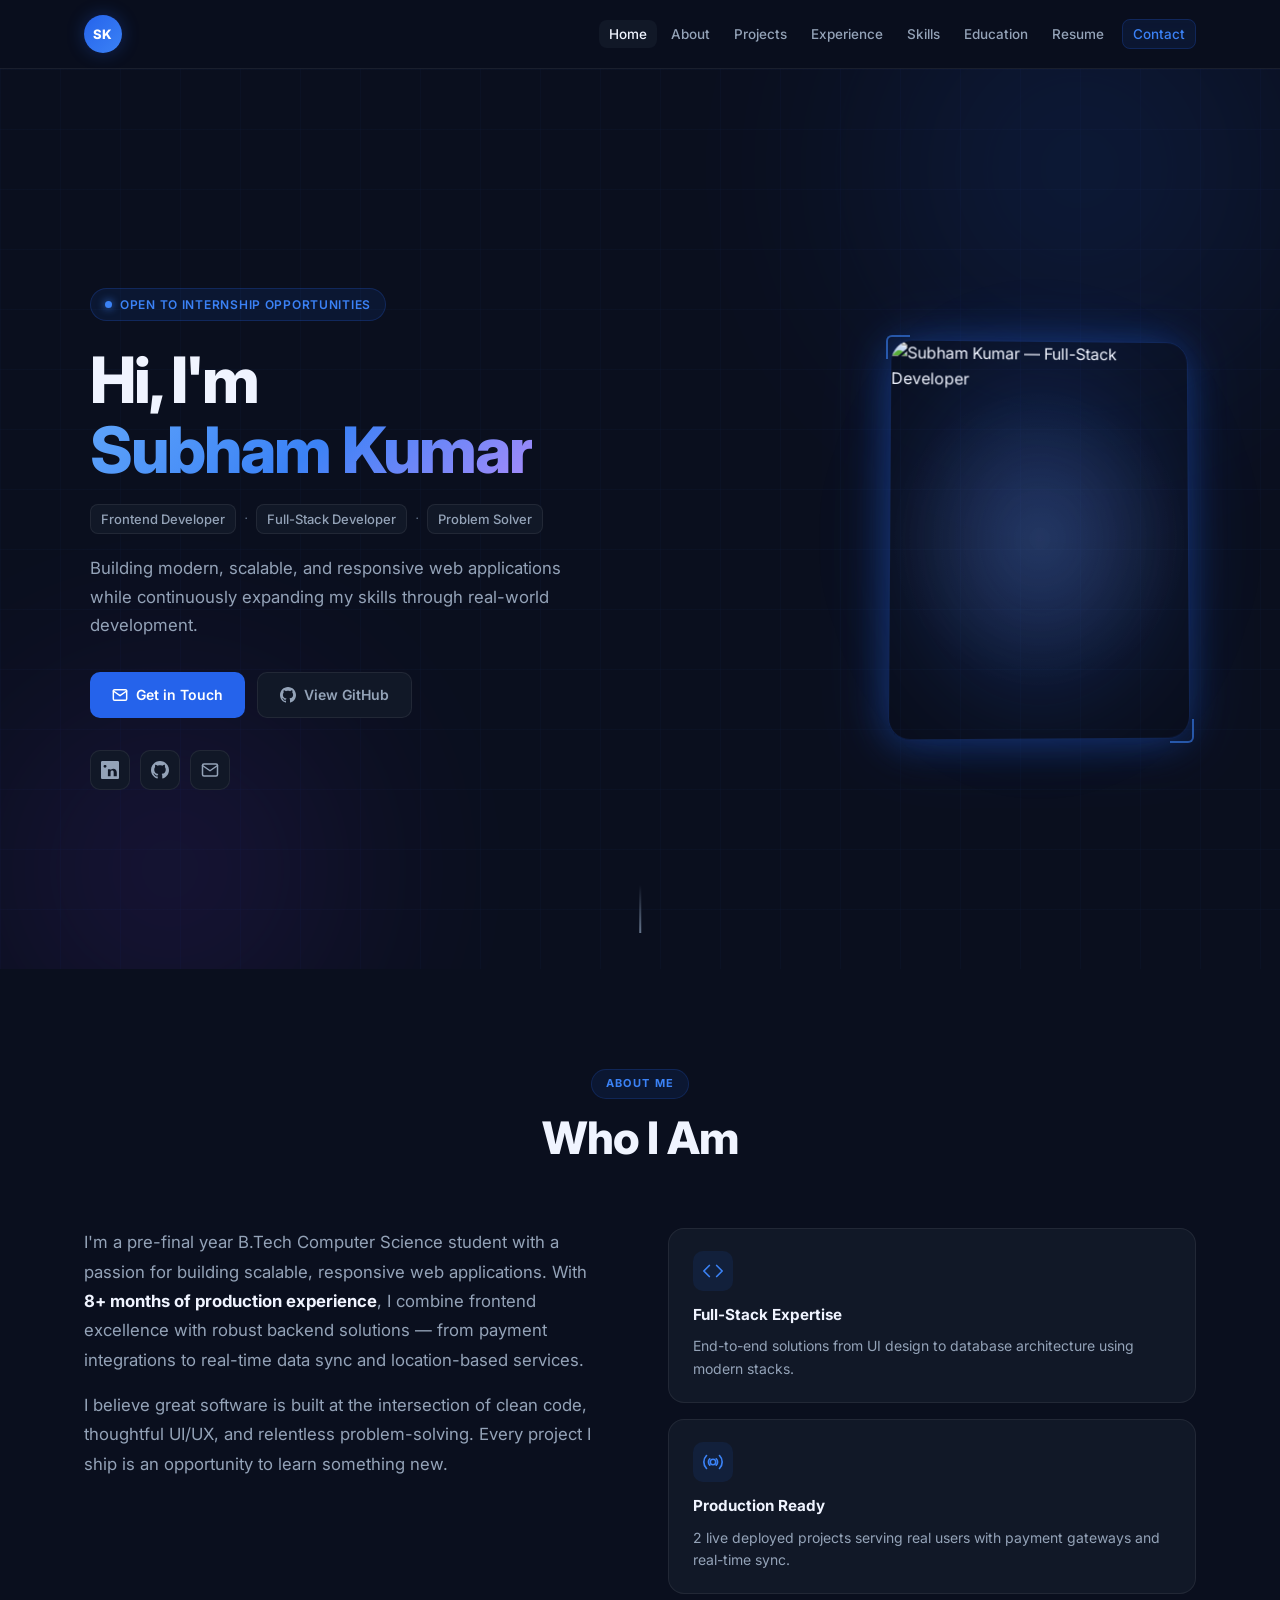
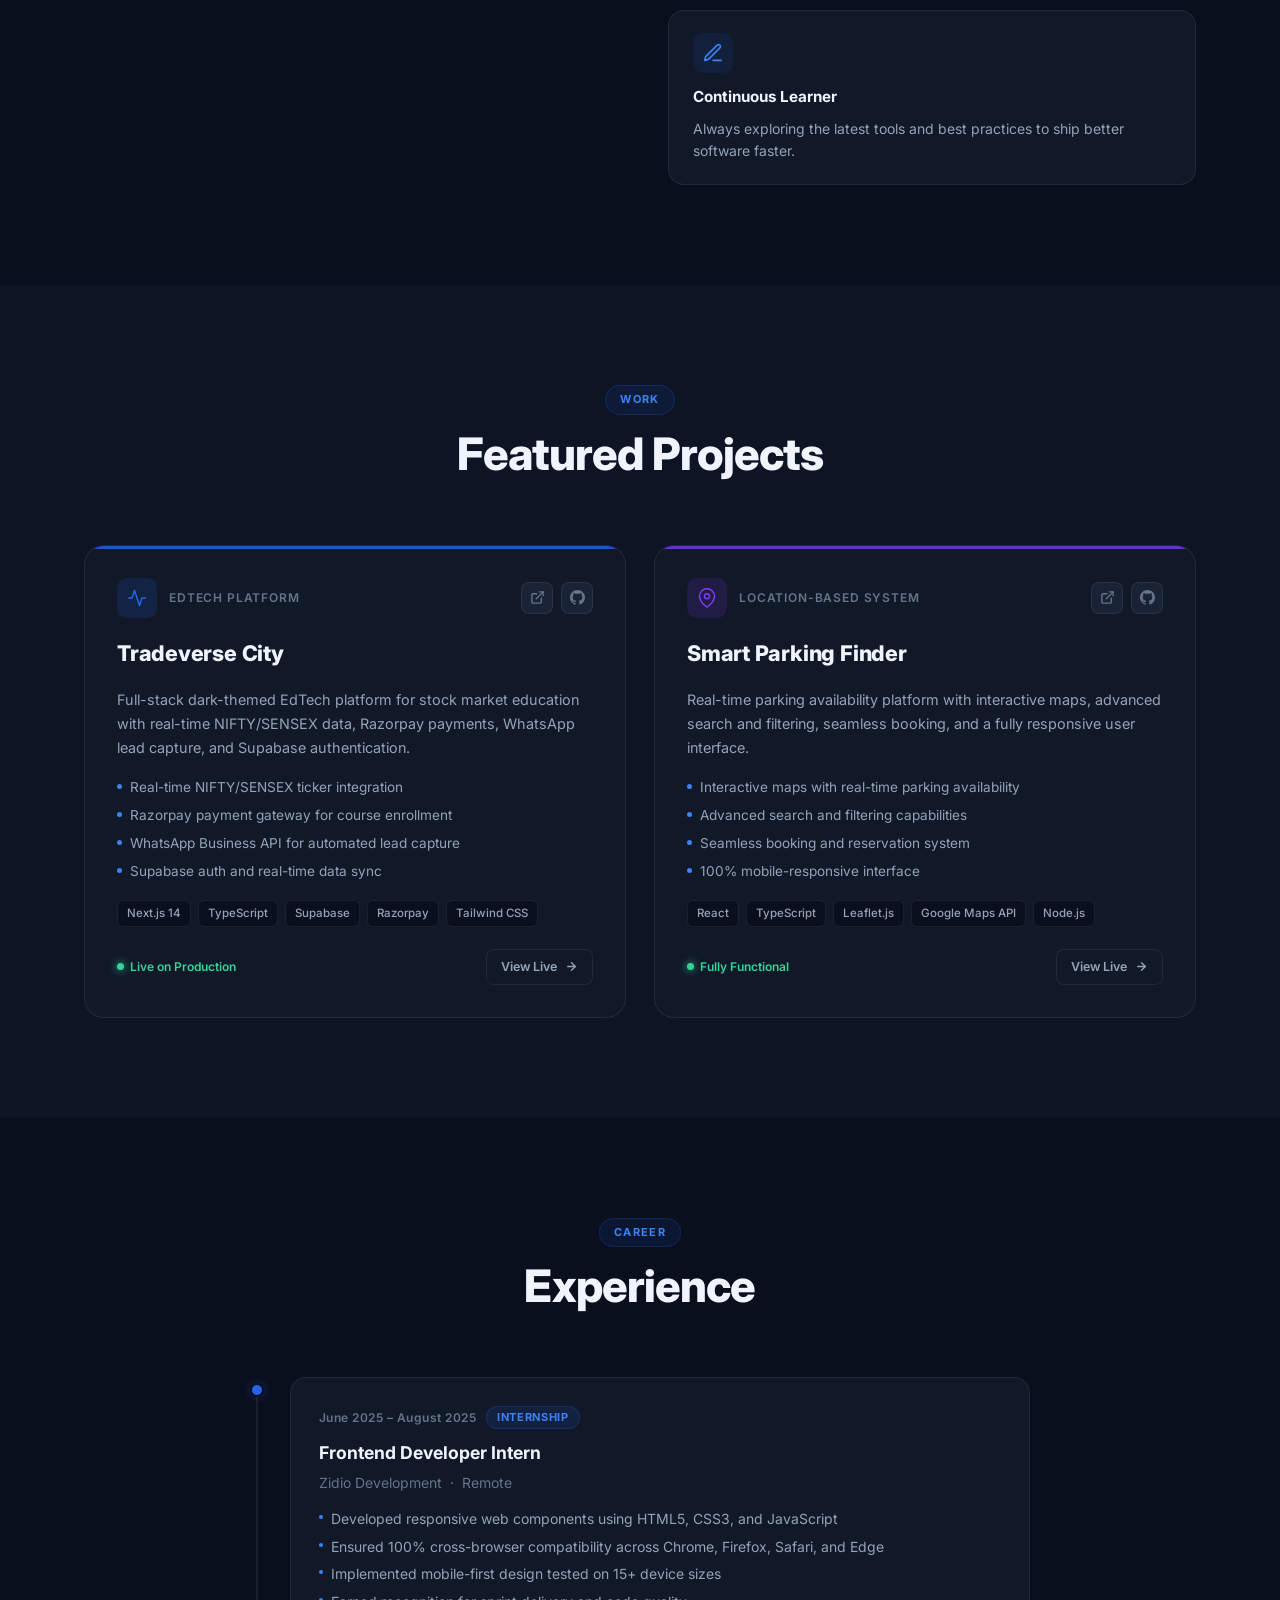
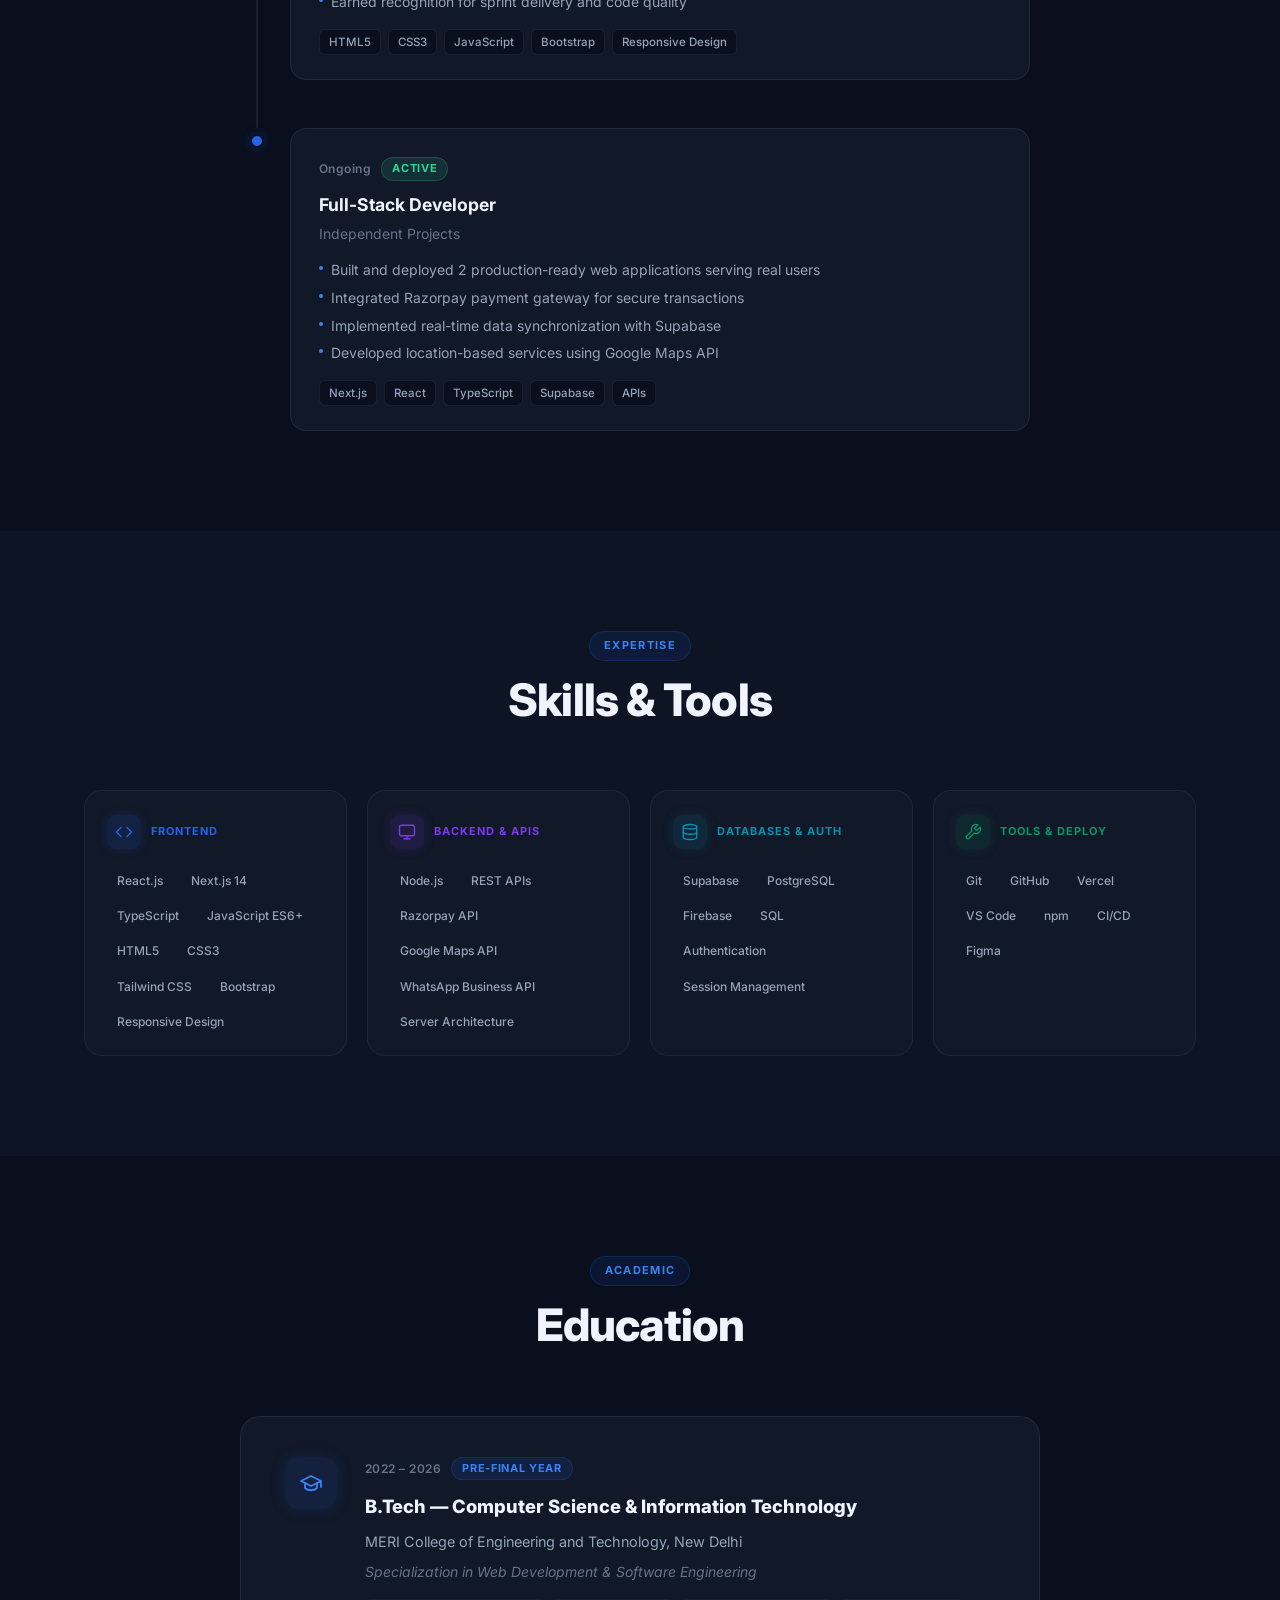
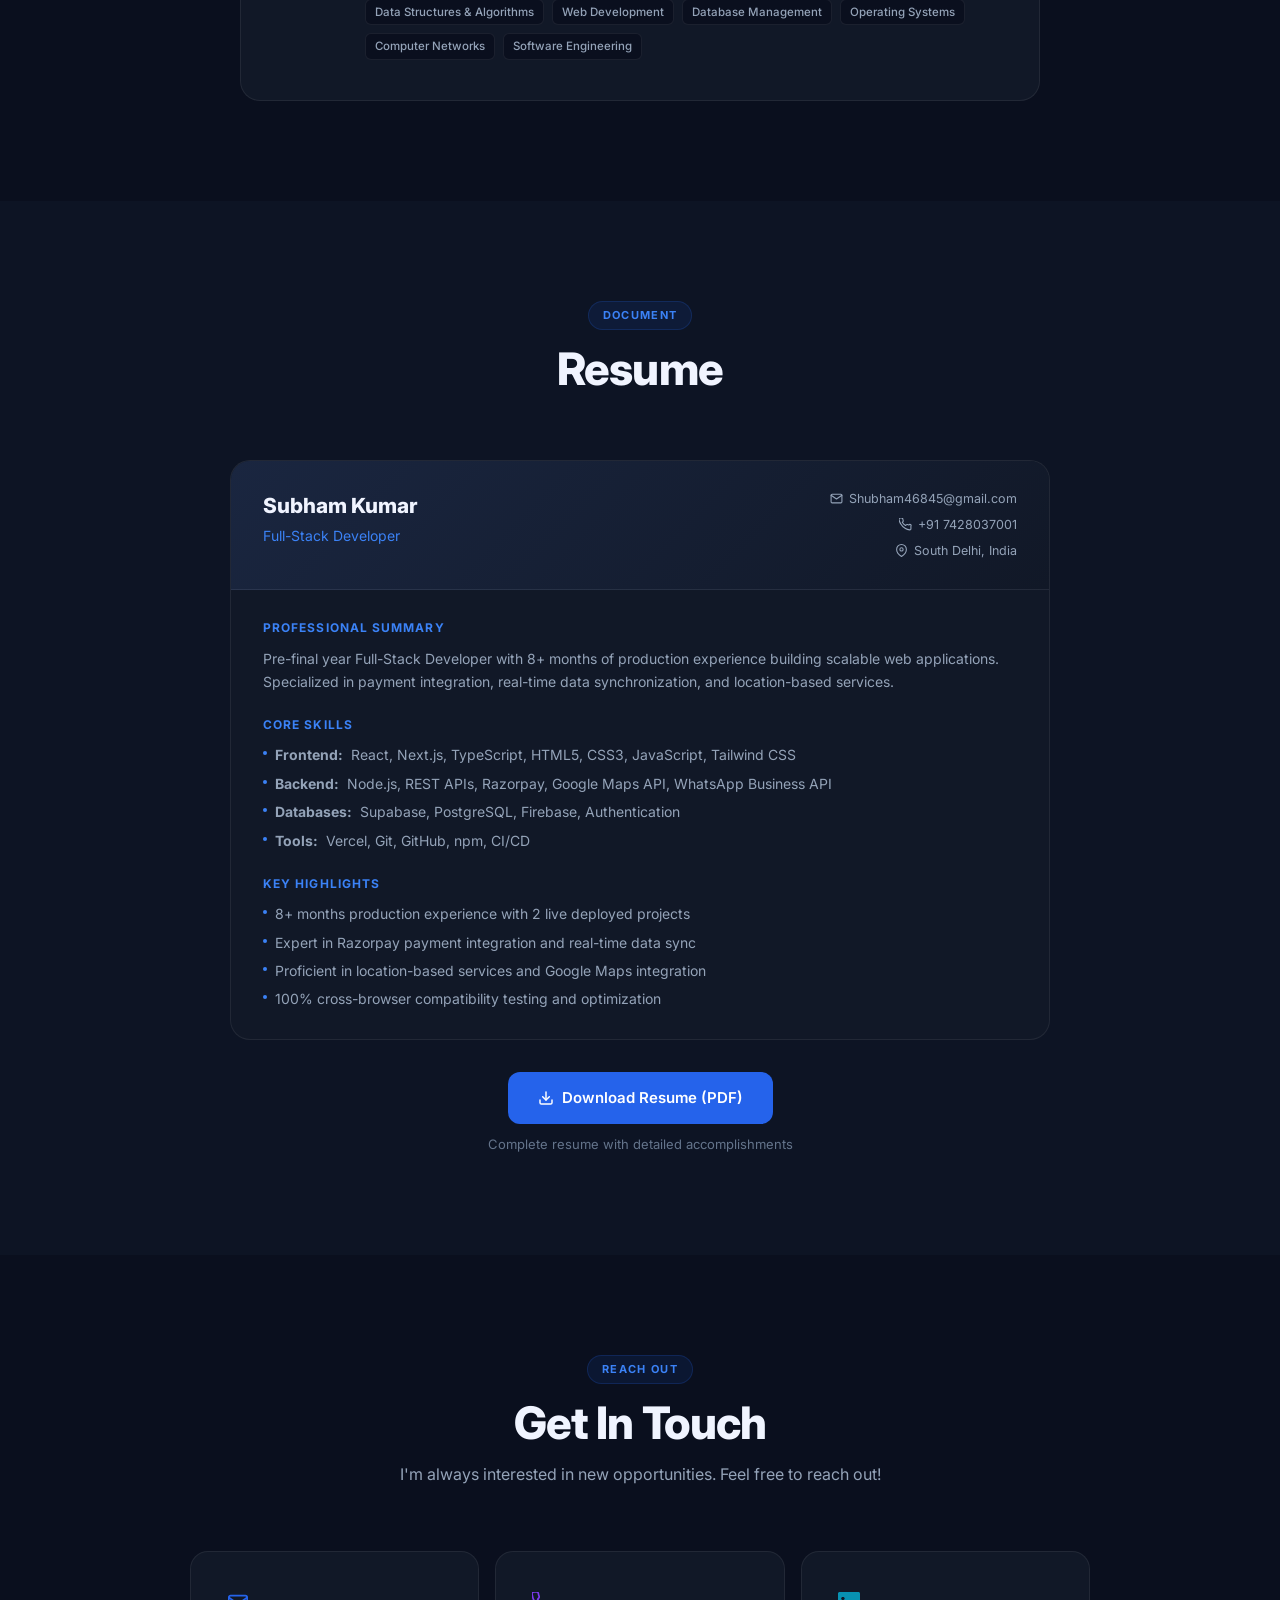
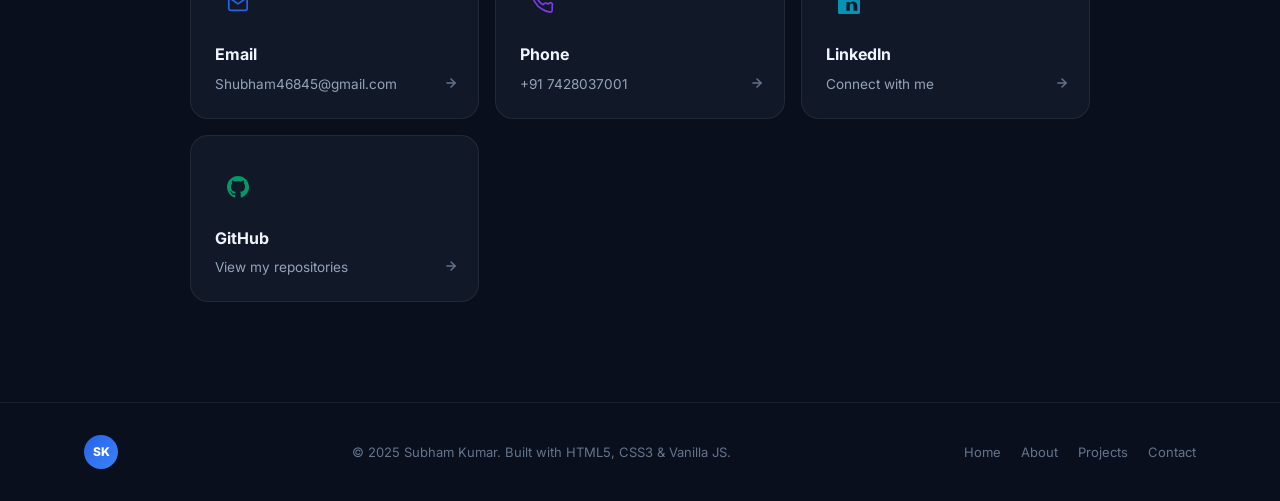
==== public/index.html @ 29cbc17f "feat: simplify layout and remove complex tilt effect from page component" ====
<!DOCTYPE html>
<html lang="en">
<head>
  <meta charset="UTF-8">
  <meta name="viewport" content="width=device-width, initial-scale=1.0">
  <meta name="description" content="Subham Kumar — Frontend & Full-Stack Developer. Building modern, scalable, responsive web applications.">
  <meta name="theme-color" content="#0a0f1e">
  <title>Subham Kumar | Full-Stack Developer</title>
  <link rel="preconnect" href="https://fonts.googleapis.com">
  <link rel="preconnect" href="https://fonts.gstatic.com" crossorigin>
  <link href="https://fonts.googleapis.com/css2?family=Inter:wght@300;400;500;600;700;800&family=JetBrains+Mono:wght@400;500&display=swap" rel="stylesheet">
  <link rel="stylesheet" href="styles.css">
</head>
<body>

  <!-- ── NAVBAR ── -->
  <nav class="navbar" id="navbar">
    <div class="nav-inner">
      <a href="#home" class="nav-logo" aria-label="Home">
        <span class="logo-ring">SK</span>
      </a>

      <button class="hamburger" id="hamburger" aria-label="Toggle menu" aria-expanded="false">
        <span></span><span></span><span></span>
      </button>

      <ul class="nav-menu" id="navMenu" role="list">
        <li><a href="#home"       class="nav-link" data-section="home">Home</a></li>
        <li><a href="#about"      class="nav-link" data-section="about">About</a></li>
        <li><a href="#projects"   class="nav-link" data-section="projects">Projects</a></li>
        <li><a href="#experience" class="nav-link" data-section="experience">Experience</a></li>
        <li><a href="#skills"     class="nav-link" data-section="skills">Skills</a></li>
        <li><a href="#education"  class="nav-link" data-section="education">Education</a></li>
        <li><a href="#resume"     class="nav-link" data-section="resume">Resume</a></li>
        <li><a href="#contact"    class="nav-link contact-nav" data-section="contact">Contact</a></li>
      </ul>
    </div>
  </nav>

  <!-- ── HERO ── -->
  <section id="home" class="hero">
    <!-- background noise texture -->
    <div class="hero-bg" aria-hidden="true">
      <div class="hero-blob blob-1"></div>
      <div class="hero-blob blob-2"></div>
      <div class="hero-grid"></div>
    </div>

    <div class="hero-inner">
      <!-- text column -->
      <div class="hero-text reveal-left">
        <span class="hero-badge">
          <span class="badge-dot"></span>
          Open to Internship Opportunities
        </span>

        <h1 class="hero-title">
          Hi, I'm<br>
          <span class="hero-name">Subham Kumar</span>
        </h1>

        <p class="hero-roles">
          <span class="role-chip">Frontend Developer</span>
          <span class="role-sep">·</span>
          <span class="role-chip">Full-Stack Developer</span>
          <span class="role-sep">·</span>
          <span class="role-chip">Problem Solver</span>
        </p>

        <p class="hero-desc">
          Building modern, scalable, and responsive web applications while
          continuously expanding my skills through real-world development.
        </p>

        <div class="hero-cta">
          <a href="#contact" class="btn btn-primary">
            <svg width="16" height="16" viewBox="0 0 24 24" fill="none" stroke="currentColor" stroke-width="2.2" stroke-linecap="round" stroke-linejoin="round" aria-hidden="true"><path d="M4 4h16c1.1 0 2 .9 2 2v12c0 1.1-.9 2-2 2H4c-1.1 0-2-.9-2-2V6c0-1.1.9-2 2-2z"/><polyline points="22,6 12,13 2,6"/></svg>
            Get in Touch
          </a>
          <a href="https://github.com/shubham03kumar18-coder" target="_blank" rel="noopener noreferrer" class="btn btn-ghost">
            <svg width="16" height="16" viewBox="0 0 24 24" fill="currentColor" aria-hidden="true"><path d="M12 0c-6.626 0-12 5.373-12 12 0 5.302 3.438 9.8 8.207 11.387.599.111.793-.261.793-.577v-2.234c-3.338.726-4.033-1.416-4.033-1.416-.546-1.387-1.333-1.756-1.333-1.756-1.089-.745.083-.729.083-.729 1.205.084 1.839 1.237 1.839 1.237 1.07 1.834 2.807 1.304 3.492.997.107-.775.418-1.305.762-1.604-2.665-.305-5.467-1.334-5.467-5.931 0-1.311.469-2.381 1.236-3.221-.124-.303-.535-1.524.117-3.176 0 0 1.008-.322 3.301 1.23.957-.266 1.983-.399 3.003-.404 1.02.005 2.047.138 3.006.404 2.291-1.552 3.297-1.23 3.297-1.23.653 1.653.242 2.874.118 3.176.77.84 1.235 1.911 1.235 3.221 0 4.609-2.807 5.624-5.479 5.921.43.372.823 1.102.823 2.222v3.293c0 .319.192.694.801.576 4.765-1.589 8.199-6.086 8.199-11.386 0-6.627-5.373-12-12-12z"/></svg>
            View GitHub
          </a>
        </div>

        <div class="hero-socials">
          <a href="https://www.linkedin.com/in/subham-kumar-888a98362/" target="_blank" rel="noopener noreferrer" class="social-icon" aria-label="LinkedIn">
            <svg width="18" height="18" viewBox="0 0 24 24" fill="currentColor"><path d="M20.447 20.452h-3.554v-5.569c0-1.328-.475-2.236-1.986-2.236-1.081 0-1.722.722-2.004 1.418-.103.249-.129.597-.129.945v5.442h-3.554s.05-8.828 0-9.537h3.554v1.349c-.009.015-.021.029-.033.042h.033v-.042c.537-.827 1.496-2.007 3.644-2.007 2.661 0 4.649 1.737 4.649 5.475v4.72zM5.337 8.855c-1.144 0-1.915-.758-1.915-1.704 0-.955.77-1.704 1.956-1.704 1.187 0 1.915.749 1.948 1.704 0 .946-.761 1.704-1.989 1.704zm-1.66 11.597h3.321V9.915H3.677v9.537zM22.224 0H1.771C.792 0 0 .774 0 1.729v20.542C0 23.227.792 24 1.771 24h20.451C23.2 24 24 23.227 24 22.271V1.729C24 .774 23.2 0 22.224 0z"/></svg>
          </a>
          <a href="https://github.com/shubham03kumar18-coder" target="_blank" rel="noopener noreferrer" class="social-icon" aria-label="GitHub">
            <svg width="18" height="18" viewBox="0 0 24 24" fill="currentColor"><path d="M12 0c-6.626 0-12 5.373-12 12 0 5.302 3.438 9.8 8.207 11.387.599.111.793-.261.793-.577v-2.234c-3.338.726-4.033-1.416-4.033-1.416-.546-1.387-1.333-1.756-1.333-1.756-1.089-.745.083-.729.083-.729 1.205.084 1.839 1.237 1.839 1.237 1.07 1.834 2.807 1.304 3.492.997.107-.775.418-1.305.762-1.604-2.665-.305-5.467-1.334-5.467-5.931 0-1.311.469-2.381 1.236-3.221-.124-.303-.535-1.524.117-3.176 0 0 1.008-.322 3.301 1.23.957-.266 1.983-.399 3.003-.404 1.02.005 2.047.138 3.006.404 2.291-1.552 3.297-1.23 3.297-1.23.653 1.653.242 2.874.118 3.176.77.84 1.235 1.911 1.235 3.221 0 4.609-2.807 5.624-5.479 5.921.43.372.823 1.102.823 2.222v3.293c0 .319.192.694.801.576 4.765-1.589 8.199-6.086 8.199-11.386 0-6.627-5.373-12-12-12z"/></svg>
          </a>
          <a href="mailto:Shubham46845@gmail.com" class="social-icon" aria-label="Email">
            <svg width="18" height="18" viewBox="0 0 24 24" fill="none" stroke="currentColor" stroke-width="2" stroke-linecap="round" stroke-linejoin="round"><path d="M4 4h16c1.1 0 2 .9 2 2v12c0 1.1-.9 2-2 2H4c-1.1 0-2-.9-2-2V6c0-1.1.9-2 2-2z"/><polyline points="22,6 12,13 2,6"/></svg>
          </a>
        </div>
      </div>

      <!-- portrait card -->
      <div class="hero-photo reveal-right">
        <div class="photo-glow" aria-hidden="true"></div>
        <div class="photo-card" id="photoCard">
          <img
            src="https://hebbkx1anhila5yf.public.blob.vercel-storage.com/WhatsApp%20Image%202026-07-10%20at%2019.32.36-LNvbyqXeJnnD4d35H6p33KHNUKUXCs.jpeg"
            alt="Subham Kumar — Full-Stack Developer"
            class="photo-img"
            draggable="false"
          >
          <div class="photo-sheen" aria-hidden="true"></div>
        </div>
        <!-- decorative corner accents -->
        <div class="corner corner-tl" aria-hidden="true"></div>
        <div class="corner corner-br" aria-hidden="true"></div>
      </div>
    </div>

    <!-- scroll hint -->
    <a href="#about" class="scroll-hint" aria-label="Scroll to About section">
      <span class="scroll-line"></span>
    </a>
  </section>

  <!-- ── ABOUT ── -->
  <section id="about" class="section about">
    <div class="container">
      <div class="section-header">
        <span class="section-label">About Me</span>
        <h2 class="section-title">Who I Am</h2>
      </div>

      <div class="about-grid">
        <div class="about-text reveal">
          <p>
            I'm a pre-final year B.Tech Computer Science student with a passion for building scalable,
            responsive web applications. With <strong>8+ months of production experience</strong>, I combine
            frontend excellence with robust backend solutions — from payment integrations to real-time
            data sync and location-based services.
          </p>
          <p>
            I believe great software is built at the intersection of clean code, thoughtful UI/UX, and
            relentless problem-solving. Every project I ship is an opportunity to learn something new.
          </p>
        </div>

        <div class="about-cards">
          <div class="about-card reveal">
            <div class="about-card-icon">
              <svg width="22" height="22" viewBox="0 0 24 24" fill="none" stroke="currentColor" stroke-width="1.8" stroke-linecap="round" stroke-linejoin="round" aria-hidden="true"><polyline points="16 18 22 12 16 6"/><polyline points="8 6 2 12 8 18"/></svg>
            </div>
            <h3>Full-Stack Expertise</h3>
            <p>End-to-end solutions from UI design to database architecture using modern stacks.</p>
          </div>
          <div class="about-card reveal">
            <div class="about-card-icon">
              <svg width="22" height="22" viewBox="0 0 24 24" fill="none" stroke="currentColor" stroke-width="1.8" stroke-linecap="round" stroke-linejoin="round" aria-hidden="true"><circle cx="12" cy="12" r="3"/><path d="M19.07 4.93a10 10 0 010 14.14M4.93 4.93a10 10 0 000 14.14"/><path d="M15.54 8.46a5 5 0 010 7.07M8.46 8.46a5 5 0 000 7.07"/></svg>
            </div>
            <h3>Production Ready</h3>
            <p>2 live deployed projects serving real users with payment gateways and real-time sync.</p>
          </div>
          <div class="about-card reveal">
            <div class="about-card-icon">
              <svg width="22" height="22" viewBox="0 0 24 24" fill="none" stroke="currentColor" stroke-width="1.8" stroke-linecap="round" stroke-linejoin="round" aria-hidden="true"><path d="M12 20h9"/><path d="M16.5 3.5a2.121 2.121 0 013 3L7 19l-4 1 1-4L16.5 3.5z"/></svg>
            </div>
            <h3>Continuous Learner</h3>
            <p>Always exploring the latest tools and best practices to ship better software faster.</p>
          </div>
        </div>
      </div>
    </div>
  </section>

  <!-- ── PROJECTS ── -->
  <section id="projects" class="section projects">
    <div class="container">
      <div class="section-header">
        <span class="section-label">Work</span>
        <h2 class="section-title">Featured Projects</h2>
      </div>

      <div class="projects-grid">

        <!-- Project 1 -->
        <article class="project-card reveal">
          <div class="project-accent" style="--accent:#2563eb"></div>
          <div class="project-top">
            <div class="project-icon" style="--accent:#2563eb">
              <svg width="20" height="20" viewBox="0 0 24 24" fill="none" stroke="currentColor" stroke-width="1.8" stroke-linecap="round" stroke-linejoin="round" aria-hidden="true"><path d="M22 12h-4l-3 9L9 3l-3 9H2"/></svg>
            </div>
            <span class="project-type">EdTech Platform</span>
            <div class="project-ext-links">
              <a href="https://tradeverse-website-enhancement5.vercel.app/" target="_blank" rel="noopener noreferrer" class="icon-link" aria-label="Live demo">
                <svg width="15" height="15" viewBox="0 0 24 24" fill="none" stroke="currentColor" stroke-width="2.2" stroke-linecap="round" stroke-linejoin="round"><path d="M18 13v6a2 2 0 01-2 2H5a2 2 0 01-2-2V8a2 2 0 012-2h6"/><polyline points="15 3 21 3 21 9"/><line x1="10" y1="14" x2="21" y2="3"/></svg>
              </a>
              <a href="https://github.com/shubham03kumar18-coder" target="_blank" rel="noopener noreferrer" class="icon-link" aria-label="Source code">
                <svg width="15" height="15" viewBox="0 0 24 24" fill="currentColor"><path d="M12 0c-6.626 0-12 5.373-12 12 0 5.302 3.438 9.8 8.207 11.387.599.111.793-.261.793-.577v-2.234c-3.338.726-4.033-1.416-4.033-1.416-.546-1.387-1.333-1.756-1.333-1.756-1.089-.745.083-.729.083-.729 1.205.084 1.839 1.237 1.839 1.237 1.07 1.834 2.807 1.304 3.492.997.107-.775.418-1.305.762-1.604-2.665-.305-5.467-1.334-5.467-5.931 0-1.311.469-2.381 1.236-3.221-.124-.303-.535-1.524.117-3.176 0 0 1.008-.322 3.301 1.23.957-.266 1.983-.399 3.003-.404 1.02.005 2.047.138 3.006.404 2.291-1.552 3.297-1.23 3.297-1.23.653 1.653.242 2.874.118 3.176.77.84 1.235 1.911 1.235 3.221 0 4.609-2.807 5.624-5.479 5.921.43.372.823 1.102.823 2.222v3.293c0 .319.192.694.801.576 4.765-1.589 8.199-6.086 8.199-11.386 0-6.627-5.373-12-12-12z"/></svg>
              </a>
            </div>
          </div>

          <h3 class="project-name">Tradeverse City</h3>
          <p class="project-summary">
            Full-stack dark-themed EdTech platform for stock market education with real-time NIFTY/SENSEX data, 
            Razorpay payments, WhatsApp lead capture, and Supabase authentication.
          </p>

          <ul class="project-highlights">
            <li>Real-time NIFTY/SENSEX ticker integration</li>
            <li>Razorpay payment gateway for course enrollment</li>
            <li>WhatsApp Business API for automated lead capture</li>
            <li>Supabase auth and real-time data sync</li>
          </ul>

          <div class="project-tags">
            <span>Next.js 14</span><span>TypeScript</span><span>Supabase</span><span>Razorpay</span><span>Tailwind CSS</span>
          </div>

          <div class="project-footer">
            <span class="project-status live">
              <span class="status-dot"></span> Live on Production
            </span>
            <a href="https://tradeverse-website-enhancement5.vercel.app/" target="_blank" rel="noopener noreferrer" class="btn btn-sm">
              View Live
              <svg width="13" height="13" viewBox="0 0 24 24" fill="none" stroke="currentColor" stroke-width="2.5" stroke-linecap="round" stroke-linejoin="round" aria-hidden="true"><line x1="5" y1="12" x2="19" y2="12"/><polyline points="12 5 19 12 12 19"/></svg>
            </a>
          </div>
        </article>

        <!-- Project 2 -->
        <article class="project-card reveal">
          <div class="project-accent" style="--accent:#7c3aed"></div>
          <div class="project-top">
            <div class="project-icon" style="--accent:#7c3aed">
              <svg width="20" height="20" viewBox="0 0 24 24" fill="none" stroke="currentColor" stroke-width="1.8" stroke-linecap="round" stroke-linejoin="round" aria-hidden="true"><path d="M21 10c0 7-9 13-9 13s-9-6-9-13a9 9 0 0118 0z"/><circle cx="12" cy="10" r="3"/></svg>
            </div>
            <span class="project-type">Location-Based System</span>
            <div class="project-ext-links">
              <a href="https://smart-parking-flame.vercel.app/" target="_blank" rel="noopener noreferrer" class="icon-link" aria-label="Live demo">
                <svg width="15" height="15" viewBox="0 0 24 24" fill="none" stroke="currentColor" stroke-width="2.2" stroke-linecap="round" stroke-linejoin="round"><path d="M18 13v6a2 2 0 01-2 2H5a2 2 0 01-2-2V8a2 2 0 012-2h6"/><polyline points="15 3 21 3 21 9"/><line x1="10" y1="14" x2="21" y2="3"/></svg>
              </a>
              <a href="https://github.com/shubham03kumar18-coder" target="_blank" rel="noopener noreferrer" class="icon-link" aria-label="Source code">
                <svg width="15" height="15" viewBox="0 0 24 24" fill="currentColor"><path d="M12 0c-6.626 0-12 5.373-12 12 0 5.302 3.438 9.8 8.207 11.387.599.111.793-.261.793-.577v-2.234c-3.338.726-4.033-1.416-4.033-1.416-.546-1.387-1.333-1.756-1.333-1.756-1.089-.745.083-.729.083-.729 1.205.084 1.839 1.237 1.839 1.237 1.07 1.834 2.807 1.304 3.492.997.107-.775.418-1.305.762-1.604-2.665-.305-5.467-1.334-5.467-5.931 0-1.311.469-2.381 1.236-3.221-.124-.303-.535-1.524.117-3.176 0 0 1.008-.322 3.301 1.23.957-.266 1.983-.399 3.003-.404 1.02.005 2.047.138 3.006.404 2.291-1.552 3.297-1.23 3.297-1.23.653 1.653.242 2.874.118 3.176.77.84 1.235 1.911 1.235 3.221 0 4.609-2.807 5.624-5.479 5.921.43.372.823 1.102.823 2.222v3.293c0 .319.192.694.801.576 4.765-1.589 8.199-6.086 8.199-11.386 0-6.627-5.373-12-12-12z"/></svg>
              </a>
            </div>
          </div>

          <h3 class="project-name">Smart Parking Finder</h3>
          <p class="project-summary">
            Real-time parking availability platform with interactive maps, advanced search and filtering,
            seamless booking, and a fully responsive user interface.
          </p>

          <ul class="project-highlights">
            <li>Interactive maps with real-time parking availability</li>
            <li>Advanced search and filtering capabilities</li>
            <li>Seamless booking and reservation system</li>
            <li>100% mobile-responsive interface</li>
          </ul>

          <div class="project-tags">
            <span>React</span><span>TypeScript</span><span>Leaflet.js</span><span>Google Maps API</span><span>Node.js</span>
          </div>

          <div class="project-footer">
            <span class="project-status live">
              <span class="status-dot"></span> Fully Functional
            </span>
            <a href="https://smart-parking-flame.vercel.app/" target="_blank" rel="noopener noreferrer" class="btn btn-sm">
              View Live
              <svg width="13" height="13" viewBox="0 0 24 24" fill="none" stroke="currentColor" stroke-width="2.5" stroke-linecap="round" stroke-linejoin="round" aria-hidden="true"><line x1="5" y1="12" x2="19" y2="12"/><polyline points="12 5 19 12 12 19"/></svg>
            </a>
          </div>
        </article>

      </div>
    </div>
  </section>

  <!-- ── EXPERIENCE ── -->
  <section id="experience" class="section experience">
    <div class="container">
      <div class="section-header">
        <span class="section-label">Career</span>
        <h2 class="section-title">Experience</h2>
      </div>

      <div class="timeline">

        <div class="timeline-item reveal">
          <div class="timeline-dot"></div>
          <div class="timeline-line"></div>
          <div class="timeline-card">
            <div class="timeline-meta">
              <span class="timeline-date">June 2025 – August 2025</span>
              <span class="timeline-badge">Internship</span>
            </div>
            <h3>Frontend Developer Intern</h3>
            <p class="timeline-company">Zidio Development &nbsp;·&nbsp; Remote</p>
            <ul class="timeline-list">
              <li>Developed responsive web components using HTML5, CSS3, and JavaScript</li>
              <li>Ensured 100% cross-browser compatibility across Chrome, Firefox, Safari, and Edge</li>
              <li>Implemented mobile-first design tested on 15+ device sizes</li>
              <li>Earned recognition for sprint delivery and code quality</li>
            </ul>
            <div class="tag-row">
              <span>HTML5</span><span>CSS3</span><span>JavaScript</span><span>Bootstrap</span><span>Responsive Design</span>
            </div>
          </div>
        </div>

        <div class="timeline-item reveal">
          <div class="timeline-dot"></div>
          <div class="timeline-card">
            <div class="timeline-meta">
              <span class="timeline-date">Ongoing</span>
              <span class="timeline-badge active">Active</span>
            </div>
            <h3>Full-Stack Developer</h3>
            <p class="timeline-company">Independent Projects</p>
            <ul class="timeline-list">
              <li>Built and deployed 2 production-ready web applications serving real users</li>
              <li>Integrated Razorpay payment gateway for secure transactions</li>
              <li>Implemented real-time data synchronization with Supabase</li>
              <li>Developed location-based services using Google Maps API</li>
            </ul>
            <div class="tag-row">
              <span>Next.js</span><span>React</span><span>TypeScript</span><span>Supabase</span><span>APIs</span>
            </div>
          </div>
        </div>

      </div>
    </div>
  </section>

  <!-- ── SKILLS ── -->
  <section id="skills" class="section skills">
    <div class="container">
      <div class="section-header">
        <span class="section-label">Expertise</span>
        <h2 class="section-title">Skills &amp; Tools</h2>
      </div>

      <div class="skills-grid">

        <div class="skill-card reveal" data-delay="0">
          <div class="skill-card-head" style="--accent:#2563eb;--accent-rgb:37,99,235">
            <div class="skill-icon-wrap">
              <svg width="18" height="18" viewBox="0 0 24 24" fill="none" stroke="currentColor" stroke-width="1.8" stroke-linecap="round" stroke-linejoin="round" aria-hidden="true"><polyline points="16 18 22 12 16 6"/><polyline points="8 6 2 12 8 18"/></svg>
            </div>
            <span>Frontend</span>
          </div>
          <div class="skill-chips">
            <span class="chip" style="--c:#2563eb">React.js</span>
            <span class="chip" style="--c:#2563eb">Next.js 14</span>
            <span class="chip" style="--c:#2563eb">TypeScript</span>
            <span class="chip" style="--c:#2563eb">JavaScript ES6+</span>
            <span class="chip" style="--c:#2563eb">HTML5</span>
            <span class="chip" style="--c:#2563eb">CSS3</span>
            <span class="chip" style="--c:#2563eb">Tailwind CSS</span>
            <span class="chip" style="--c:#2563eb">Bootstrap</span>
            <span class="chip" style="--c:#2563eb">Responsive Design</span>
          </div>
        </div>

        <div class="skill-card reveal" data-delay="1">
          <div class="skill-card-head" style="--accent:#7c3aed;--accent-rgb:124,58,237">
            <div class="skill-icon-wrap">
              <svg width="18" height="18" viewBox="0 0 24 24" fill="none" stroke="currentColor" stroke-width="1.8" stroke-linecap="round" stroke-linejoin="round" aria-hidden="true"><rect x="2" y="3" width="20" height="14" rx="2"/><line x1="8" y1="21" x2="16" y2="21"/><line x1="12" y1="17" x2="12" y2="21"/></svg>
            </div>
            <span>Backend &amp; APIs</span>
          </div>
          <div class="skill-chips">
            <span class="chip" style="--c:#7c3aed">Node.js</span>
            <span class="chip" style="--c:#7c3aed">REST APIs</span>
            <span class="chip" style="--c:#7c3aed">Razorpay API</span>
            <span class="chip" style="--c:#7c3aed">Google Maps API</span>
            <span class="chip" style="--c:#7c3aed">WhatsApp Business API</span>
            <span class="chip" style="--c:#7c3aed">Server Architecture</span>
          </div>
        </div>

        <div class="skill-card reveal" data-delay="2">
          <div class="skill-card-head" style="--accent:#0891b2;--accent-rgb:8,145,178">
            <div class="skill-icon-wrap">
              <svg width="18" height="18" viewBox="0 0 24 24" fill="none" stroke="currentColor" stroke-width="1.8" stroke-linecap="round" stroke-linejoin="round" aria-hidden="true"><ellipse cx="12" cy="5" rx="9" ry="3"/><path d="M21 12c0 1.66-4 3-9 3s-9-1.34-9-3"/><path d="M3 5v14c0 1.66 4 3 9 3s9-1.34 9-3V5"/></svg>
            </div>
            <span>Databases &amp; Auth</span>
          </div>
          <div class="skill-chips">
            <span class="chip" style="--c:#0891b2">Supabase</span>
            <span class="chip" style="--c:#0891b2">PostgreSQL</span>
            <span class="chip" style="--c:#0891b2">Firebase</span>
            <span class="chip" style="--c:#0891b2">SQL</span>
            <span class="chip" style="--c:#0891b2">Authentication</span>
            <span class="chip" style="--c:#0891b2">Session Management</span>
          </div>
        </div>

        <div class="skill-card reveal" data-delay="3">
          <div class="skill-card-head" style="--accent:#059669;--accent-rgb:5,150,105">
            <div class="skill-icon-wrap">
              <svg width="18" height="18" viewBox="0 0 24 24" fill="none" stroke="currentColor" stroke-width="1.8" stroke-linecap="round" stroke-linejoin="round" aria-hidden="true"><path d="M14.7 6.3a1 1 0 000 1.4l1.6 1.6a1 1 0 001.4 0l3.77-3.77a6 6 0 01-7.94 7.94l-6.91 6.91a2.12 2.12 0 01-3-3l6.91-6.91a6 6 0 017.94-7.94l-3.76 3.76z"/></svg>
            </div>
            <span>Tools &amp; Deploy</span>
          </div>
          <div class="skill-chips">
            <span class="chip" style="--c:#059669">Git</span>
            <span class="chip" style="--c:#059669">GitHub</span>
            <span class="chip" style="--c:#059669">Vercel</span>
            <span class="chip" style="--c:#059669">VS Code</span>
            <span class="chip" style="--c:#059669">npm</span>
            <span class="chip" style="--c:#059669">CI/CD</span>
            <span class="chip" style="--c:#059669">Figma</span>
          </div>
        </div>

      </div>
    </div>
  </section>

  <!-- ── EDUCATION ── -->
  <section id="education" class="section education">
    <div class="container">
      <div class="section-header">
        <span class="section-label">Academic</span>
        <h2 class="section-title">Education</h2>
      </div>

      <div class="edu-card reveal">
        <div class="edu-icon">
          <svg width="24" height="24" viewBox="0 0 24 24" fill="none" stroke="currentColor" stroke-width="1.8" stroke-linecap="round" stroke-linejoin="round" aria-hidden="true"><path d="M22 10v6M2 10l10-5 10 5-10 5z"/><path d="M6 12v5c3 3 9 3 12 0v-5"/></svg>
        </div>
        <div class="edu-body">
          <div class="edu-meta">
            <span class="edu-year">2022 – 2026</span>
            <span class="edu-badge">Pre-Final Year</span>
          </div>
          <h3>B.Tech — Computer Science &amp; Information Technology</h3>
          <p class="edu-school">MERI College of Engineering and Technology, New Delhi</p>
          <p class="edu-focus">Specialization in Web Development &amp; Software Engineering</p>
          <div class="edu-subjects">
            <span>Data Structures &amp; Algorithms</span>
            <span>Web Development</span>
            <span>Database Management</span>
            <span>Operating Systems</span>
            <span>Computer Networks</span>
            <span>Software Engineering</span>
          </div>
        </div>
      </div>
    </div>
  </section>

  <!-- ── RESUME ── -->
  <section id="resume" class="section resume">
    <div class="container">
      <div class="section-header">
        <span class="section-label">Document</span>
        <h2 class="section-title">Resume</h2>
      </div>

      <div class="resume-wrap reveal">
        <div class="resume-card">
          <div class="resume-card-header">
            <div>
              <h3>Subham Kumar</h3>
              <p>Full-Stack Developer</p>
            </div>
            <div class="resume-contact-row">
              <span>
                <svg width="13" height="13" viewBox="0 0 24 24" fill="none" stroke="currentColor" stroke-width="2" stroke-linecap="round" stroke-linejoin="round" aria-hidden="true"><path d="M4 4h16c1.1 0 2 .9 2 2v12c0 1.1-.9 2-2 2H4c-1.1 0-2-.9-2-2V6c0-1.1.9-2 2-2z"/><polyline points="22,6 12,13 2,6"/></svg>
                Shubham46845@gmail.com
              </span>
              <span>
                <svg width="13" height="13" viewBox="0 0 24 24" fill="none" stroke="currentColor" stroke-width="2" stroke-linecap="round" stroke-linejoin="round" aria-hidden="true"><path d="M22 16.92v3a2 2 0 01-2.18 2 19.79 19.79 0 01-8.63-3.07A19.5 19.5 0 013.07 10.8a19.79 19.79 0 01-3.07-8.67A2 2 0 012 0h3a2 2 0 012 1.72c.127.96.361 1.903.7 2.81a2 2 0 01-.45 2.11L6.09 7.91a16 16 0 006 6l1.27-1.27a2 2 0 012.11-.45c.907.339 1.85.573 2.81.7A2 2 0 0122 14.92z"/></svg>
                +91 7428037001
              </span>
              <span>
                <svg width="13" height="13" viewBox="0 0 24 24" fill="none" stroke="currentColor" stroke-width="2" stroke-linecap="round" stroke-linejoin="round" aria-hidden="true"><path d="M21 10c0 7-9 13-9 13s-9-6-9-13a9 9 0 0118 0z"/><circle cx="12" cy="10" r="3"/></svg>
                South Delhi, India
              </span>
            </div>
          </div>

          <div class="resume-sections">
            <div class="resume-section-block">
              <h4>Professional Summary</h4>
              <p>Pre-final year Full-Stack Developer with 8+ months of production experience building scalable web applications. Specialized in payment integration, real-time data synchronization, and location-based services.</p>
            </div>
            <div class="resume-section-block">
              <h4>Core Skills</h4>
              <ul>
                <li><strong>Frontend:</strong> React, Next.js, TypeScript, HTML5, CSS3, JavaScript, Tailwind CSS</li>
                <li><strong>Backend:</strong> Node.js, REST APIs, Razorpay, Google Maps API, WhatsApp Business API</li>
                <li><strong>Databases:</strong> Supabase, PostgreSQL, Firebase, Authentication</li>
                <li><strong>Tools:</strong> Vercel, Git, GitHub, npm, CI/CD</li>
              </ul>
            </div>
            <div class="resume-section-block">
              <h4>Key Highlights</h4>
              <ul>
                <li>8+ months production experience with 2 live deployed projects</li>
                <li>Expert in Razorpay payment integration and real-time data sync</li>
                <li>Proficient in location-based services and Google Maps integration</li>
                <li>100% cross-browser compatibility testing and optimization</li>
              </ul>
            </div>
          </div>
        </div>

        <div class="resume-download-area">
          <a href="#" class="btn btn-primary btn-lg" id="downloadResumeBtn">
            <svg width="16" height="16" viewBox="0 0 24 24" fill="none" stroke="currentColor" stroke-width="2.2" stroke-linecap="round" stroke-linejoin="round" aria-hidden="true"><path d="M21 15v4a2 2 0 01-2 2H5a2 2 0 01-2-2v-4"/><polyline points="7 10 12 15 17 10"/><line x1="12" y1="15" x2="12" y2="3"/></svg>
            Download Resume (PDF)
          </a>
          <p class="resume-note">Complete resume with detailed accomplishments</p>
        </div>
      </div>
    </div>
  </section>

  <!-- ── CONTACT ── -->
  <section id="contact" class="section contact">
    <div class="container">
      <div class="section-header">
        <span class="section-label">Reach Out</span>
        <h2 class="section-title">Get In Touch</h2>
        <p class="section-sub">I'm always interested in new opportunities. Feel free to reach out!</p>
      </div>

      <div class="contact-grid">
        <a href="mailto:Shubham46845@gmail.com" class="contact-card reveal">
          <div class="contact-card-icon" style="--c:#2563eb">
            <svg width="22" height="22" viewBox="0 0 24 24" fill="none" stroke="currentColor" stroke-width="1.8" stroke-linecap="round" stroke-linejoin="round" aria-hidden="true"><path d="M4 4h16c1.1 0 2 .9 2 2v12c0 1.1-.9 2-2 2H4c-1.1 0-2-.9-2-2V6c0-1.1.9-2 2-2z"/><polyline points="22,6 12,13 2,6"/></svg>
          </div>
          <h3>Email</h3>
          <p>Shubham46845@gmail.com</p>
          <span class="contact-arrow">
            <svg width="14" height="14" viewBox="0 0 24 24" fill="none" stroke="currentColor" stroke-width="2.5" stroke-linecap="round" stroke-linejoin="round" aria-hidden="true"><line x1="5" y1="12" x2="19" y2="12"/><polyline points="12 5 19 12 12 19"/></svg>
          </span>
        </a>

        <a href="tel:+917428037001" class="contact-card reveal">
          <div class="contact-card-icon" style="--c:#7c3aed">
            <svg width="22" height="22" viewBox="0 0 24 24" fill="none" stroke="currentColor" stroke-width="1.8" stroke-linecap="round" stroke-linejoin="round" aria-hidden="true"><path d="M22 16.92v3a2 2 0 01-2.18 2 19.79 19.79 0 01-8.63-3.07A19.5 19.5 0 013.07 10.8a19.79 19.79 0 01-3.07-8.67A2 2 0 012 0h3a2 2 0 012 1.72c.127.96.361 1.903.7 2.81a2 2 0 01-.45 2.11L6.09 7.91a16 16 0 006 6l1.27-1.27a2 2 0 012.11-.45c.907.339 1.85.573 2.81.7A2 2 0 0122 14.92z"/></svg>
          </div>
          <h3>Phone</h3>
          <p>+91 7428037001</p>
          <span class="contact-arrow">
            <svg width="14" height="14" viewBox="0 0 24 24" fill="none" stroke="currentColor" stroke-width="2.5" stroke-linecap="round" stroke-linejoin="round" aria-hidden="true"><line x1="5" y1="12" x2="19" y2="12"/><polyline points="12 5 19 12 12 19"/></svg>
          </span>
        </a>

        <a href="https://www.linkedin.com/in/subham-kumar-888a98362/" target="_blank" rel="noopener noreferrer" class="contact-card reveal">
          <div class="contact-card-icon" style="--c:#0891b2">
            <svg width="22" height="22" viewBox="0 0 24 24" fill="currentColor" aria-hidden="true"><path d="M20.447 20.452h-3.554v-5.569c0-1.328-.475-2.236-1.986-2.236-1.081 0-1.722.722-2.004 1.418-.103.249-.129.597-.129.945v5.442h-3.554s.05-8.828 0-9.537h3.554v1.349c-.009.015-.021.029-.033.042h.033v-.042c.537-.827 1.496-2.007 3.644-2.007 2.661 0 4.649 1.737 4.649 5.475v4.72zM5.337 8.855c-1.144 0-1.915-.758-1.915-1.704 0-.955.77-1.704 1.956-1.704 1.187 0 1.915.749 1.948 1.704 0 .946-.761 1.704-1.989 1.704zm-1.66 11.597h3.321V9.915H3.677v9.537zM22.224 0H1.771C.792 0 0 .774 0 1.729v20.542C0 23.227.792 24 1.771 24h20.451C23.2 24 24 23.227 24 22.271V1.729C24 .774 23.2 0 22.224 0z"/></svg>
          </div>
          <h3>LinkedIn</h3>
          <p>Connect with me</p>
          <span class="contact-arrow">
            <svg width="14" height="14" viewBox="0 0 24 24" fill="none" stroke="currentColor" stroke-width="2.5" stroke-linecap="round" stroke-linejoin="round" aria-hidden="true"><line x1="5" y1="12" x2="19" y2="12"/><polyline points="12 5 19 12 12 19"/></svg>
          </span>
        </a>

        <a href="https://github.com/shubham03kumar18-coder" target="_blank" rel="noopener noreferrer" class="contact-card reveal">
          <div class="contact-card-icon" style="--c:#059669">
            <svg width="22" height="22" viewBox="0 0 24 24" fill="currentColor" aria-hidden="true"><path d="M12 0c-6.626 0-12 5.373-12 12 0 5.302 3.438 9.8 8.207 11.387.599.111.793-.261.793-.577v-2.234c-3.338.726-4.033-1.416-4.033-1.416-.546-1.387-1.333-1.756-1.333-1.756-1.089-.745.083-.729.083-.729 1.205.084 1.839 1.237 1.839 1.237 1.07 1.834 2.807 1.304 3.492.997.107-.775.418-1.305.762-1.604-2.665-.305-5.467-1.334-5.467-5.931 0-1.311.469-2.381 1.236-3.221-.124-.303-.535-1.524.117-3.176 0 0 1.008-.322 3.301 1.23.957-.266 1.983-.399 3.003-.404 1.02.005 2.047.138 3.006.404 2.291-1.552 3.297-1.23 3.297-1.23.653 1.653.242 2.874.118 3.176.77.84 1.235 1.911 1.235 3.221 0 4.609-2.807 5.624-5.479 5.921.43.372.823 1.102.823 2.222v3.293c0 .319.192.694.801.576 4.765-1.589 8.199-6.086 8.199-11.386 0-6.627-5.373-12-12-12z"/></svg>
          </div>
          <h3>GitHub</h3>
          <p>View my repositories</p>
          <span class="contact-arrow">
            <svg width="14" height="14" viewBox="0 0 24 24" fill="none" stroke="currentColor" stroke-width="2.5" stroke-linecap="round" stroke-linejoin="round" aria-hidden="true"><line x1="5" y1="12" x2="19" y2="12"/><polyline points="12 5 19 12 12 19"/></svg>
          </span>
        </a>
      </div>
    </div>
  </section>

  <!-- ── FOOTER ── -->
  <footer class="footer">
    <div class="container">
      <div class="footer-inner">
        <span class="footer-logo">SK</span>
        <p class="footer-copy">&copy; 2025 Subham Kumar. Built with HTML5, CSS3 &amp; Vanilla JS.</p>
        <nav class="footer-nav" aria-label="Footer navigation">
          <a href="#home">Home</a>
          <a href="#about">About</a>
          <a href="#projects">Projects</a>
          <a href="#contact">Contact</a>
        </nav>
      </div>
    </div>
  </footer>

  <script src="script.js"></script>
</body>
</html>
---- public/styles.css ----
/* ============================================================
   SUBHAM KUMAR — PORTFOLIO  |  Pure CSS3
   ============================================================ */

/* ── TOKENS ── */
:root {
  --bg:          #0a0f1e;
  --bg-2:        #0d1424;
  --surface:     #111827;
  --surface-2:   #1a2236;
  --border:      rgba(255,255,255,0.07);
  --border-hover:rgba(255,255,255,0.14);
  --text:        #f0f4ff;
  --text-2:      #94a3b8;
  --text-3:      #64748b;
  --blue:        #2563eb;
  --blue-light:  #3b82f6;
  --blue-glow:   rgba(37,99,235,0.30);
  --radius:      16px;
  --radius-sm:   10px;
  --transition:  0.3s cubic-bezier(0.4,0,0.2,1);
}

/* ── RESET ── */
*,*::before,*::after{margin:0;padding:0;box-sizing:border-box}
html{scroll-behavior:smooth;font-size:16px}
body{
  font-family:'Inter',system-ui,-apple-system,sans-serif;
  background:var(--bg);
  color:var(--text);
  line-height:1.6;
  -webkit-font-smoothing:antialiased;
  overflow-x:hidden;
}
img{display:block;max-width:100%}
a{text-decoration:none;color:inherit}
ul{list-style:none}
button{cursor:pointer;border:none;background:none;font:inherit;color:inherit}

/* ── UTILITIES ── */
.container{max-width:1160px;margin:0 auto;padding:0 24px}

/* ── SECTION SCAFFOLD ── */
.section{padding:100px 0}
.section:nth-child(even){background:var(--bg-2)}

.section-header{text-align:center;margin-bottom:64px}
.section-label{
  display:inline-block;
  font-size:11px;font-weight:700;letter-spacing:0.12em;text-transform:uppercase;
  color:var(--blue-light);
  background:rgba(37,99,235,0.10);
  border:1px solid rgba(37,99,235,0.20);
  border-radius:99px;
  padding:5px 14px;
  margin-bottom:14px;
}
.section-title{
  font-size:clamp(2rem,4vw,2.8rem);
  font-weight:800;
  letter-spacing:-0.02em;
  line-height:1.15;
  color:var(--text);
}
.section-sub{
  margin-top:12px;
  font-size:1rem;
  color:var(--text-2);
}

/* ── NAVBAR ── */
.navbar{
  position:sticky;top:0;z-index:100;
  background:rgba(10,15,30,0.85);
  backdrop-filter:blur(16px);
  -webkit-backdrop-filter:blur(16px);
  border-bottom:1px solid var(--border);
  transition:box-shadow var(--transition);
}
.navbar.scrolled{box-shadow:0 4px 32px rgba(0,0,0,0.40)}

.nav-inner{
  max-width:1160px;margin:0 auto;padding:0 24px;
  height:68px;
  display:flex;align-items:center;justify-content:space-between;
  gap:24px;
}

.nav-logo{display:flex;align-items:center}
.logo-ring{
  width:38px;height:38px;border-radius:50%;
  background:linear-gradient(135deg,var(--blue),var(--blue-light));
  display:flex;align-items:center;justify-content:center;
  font-size:13px;font-weight:800;color:#fff;letter-spacing:0.02em;
  box-shadow:0 0 18px var(--blue-glow);
}

.nav-menu{
  display:flex;align-items:center;gap:4px;
}
.nav-link{
  font-size:13.5px;font-weight:500;
  color:var(--text-2);
  padding:6px 10px;border-radius:8px;
  transition:color var(--transition),background var(--transition);
}
.nav-link:hover,.nav-link.active{color:var(--text);background:var(--surface)}
.contact-nav{
  color:var(--blue-light);
  background:rgba(37,99,235,0.10);
  border:1px solid rgba(37,99,235,0.22);
  margin-left:4px;
}
.contact-nav:hover{background:rgba(37,99,235,0.18);color:#fff}

.hamburger{
  display:none;
  flex-direction:column;gap:5px;padding:6px;
  border-radius:8px;
  transition:background var(--transition);
}
.hamburger:hover{background:var(--surface)}
.hamburger span{
  display:block;width:22px;height:2px;
  background:var(--text-2);border-radius:2px;
  transition:transform 0.3s,opacity 0.3s;
  transform-origin:center;
}
.hamburger.open span:nth-child(1){transform:rotate(45deg) translate(5px,5px)}
.hamburger.open span:nth-child(2){opacity:0}
.hamburger.open span:nth-child(3){transform:rotate(-45deg) translate(5px,-5px)}

/* ── BUTTONS ── */
.btn{
  display:inline-flex;align-items:center;gap:8px;
  font-size:14px;font-weight:600;
  padding:11px 22px;border-radius:10px;
  transition:transform var(--transition),box-shadow var(--transition),background var(--transition);
}
.btn:hover{transform:translateY(-2px)}
.btn-primary{
  background:var(--blue);
  color:#fff;
  box-shadow:0 0 0 0 var(--blue-glow);
}
.btn-primary:hover{
  background:var(--blue-light);
  box-shadow:0 6px 24px var(--blue-glow);
}
.btn-ghost{
  background:var(--surface);
  color:var(--text-2);
  border:1px solid var(--border);
}
.btn-ghost:hover{color:var(--text);border-color:var(--border-hover)}
.btn-sm{
  font-size:12.5px;padding:7px 14px;border-radius:8px;
  background:var(--surface);color:var(--text-2);
  border:1px solid var(--border);
}
.btn-sm:hover{color:var(--text);border-color:var(--border-hover)}
.btn-lg{padding:14px 30px;font-size:15px;border-radius:12px}

/* ── HERO ── */
.hero{
  position:relative;
  min-height:100vh;
  display:flex;flex-direction:column;align-items:center;justify-content:center;
  padding:120px 24px 80px;
  overflow:hidden;
}

.hero-bg{position:absolute;inset:0;z-index:0;pointer-events:none}
.hero-blob{
  position:absolute;border-radius:50%;filter:blur(100px);
  opacity:0.18;
}
.blob-1{
  width:600px;height:600px;
  background:radial-gradient(circle,#2563eb,transparent 70%);
  top:-200px;right:-100px;
  animation:blobFloat 12s ease-in-out infinite alternate;
}
.blob-2{
  width:500px;height:500px;
  background:radial-gradient(circle,#7c3aed,transparent 70%);
  bottom:-150px;left:-80px;
  animation:blobFloat 15s ease-in-out infinite alternate-reverse;
}
@keyframes blobFloat{
  from{transform:translate(0,0) scale(1)}
  to  {transform:translate(40px,30px) scale(1.08)}
}
.hero-grid{
  position:absolute;inset:0;
  background-image:
    linear-gradient(rgba(37,99,235,0.03) 1px,transparent 1px),
    linear-gradient(90deg,rgba(37,99,235,0.03) 1px,transparent 1px);
  background-size:60px 60px;
}

.hero-inner{
  position:relative;z-index:1;
  width:100%;max-width:1100px;
  display:flex;align-items:center;justify-content:space-between;
  gap:64px;
}

/* hero text */
.hero-text{flex:1;min-width:0}

.hero-badge{
  display:inline-flex;align-items:center;gap:8px;
  font-size:12px;font-weight:600;letter-spacing:0.06em;text-transform:uppercase;
  color:var(--blue-light);
  background:rgba(37,99,235,0.10);
  border:1px solid rgba(37,99,235,0.22);
  border-radius:99px;
  padding:6px 14px;
  margin-bottom:24px;
}
.badge-dot{
  width:7px;height:7px;border-radius:50%;
  background:var(--blue-light);
  box-shadow:0 0 8px var(--blue-light);
  animation:pulse 2s ease-in-out infinite;
}
@keyframes pulse{
  0%,100%{opacity:1;transform:scale(1)}
  50%     {opacity:0.5;transform:scale(0.85)}
}

.hero-title{
  font-size:clamp(2.6rem,5.5vw,4rem);
  font-weight:800;
  letter-spacing:-0.03em;
  line-height:1.1;
  color:var(--text);
  margin-bottom:18px;
}
.hero-name{
  background:linear-gradient(135deg,#60a5fa,var(--blue-light),#a78bfa);
  -webkit-background-clip:text;-webkit-text-fill-color:transparent;
  background-clip:text;
}

.hero-roles{
  display:flex;flex-wrap:wrap;align-items:center;gap:8px;
  margin-bottom:20px;
}
.role-chip{
  font-size:13px;font-weight:500;
  color:var(--text-2);
  background:var(--surface);
  border:1px solid var(--border);
  border-radius:8px;padding:4px 10px;
}
.role-sep{color:var(--text-3);font-weight:300}

.hero-desc{
  font-size:1.05rem;color:var(--text-2);
  max-width:500px;line-height:1.7;
  margin-bottom:32px;
}

.hero-cta{display:flex;flex-wrap:wrap;gap:12px;margin-bottom:32px}

.hero-socials{display:flex;gap:10px}
.social-icon{
  width:40px;height:40px;border-radius:10px;
  display:flex;align-items:center;justify-content:center;
  background:var(--surface);border:1px solid var(--border);
  color:var(--text-2);
  transition:background var(--transition),color var(--transition),border-color var(--transition),transform var(--transition);
}
.social-icon:hover{
  background:var(--surface-2);color:var(--text);
  border-color:var(--border-hover);transform:translateY(-3px);
}

/* hero photo */
.hero-photo{
  flex-shrink:0;
  position:relative;
  display:flex;align-items:center;justify-content:center;
}

.photo-glow{
  position:absolute;
  width:360px;height:460px;
  border-radius:24px;
  background:radial-gradient(ellipse at 50% 50%,rgba(37,99,235,0.35),transparent 65%);
  filter:blur(40px);
  z-index:0;
  animation:glowPulse 4s ease-in-out infinite alternate;
}
@keyframes glowPulse{
  from{opacity:0.6;transform:scale(0.96)}
  to  {opacity:1;  transform:scale(1.04)}
}

.photo-card{
  position:relative;z-index:1;
  width:300px;
  border-radius:22px;
  border:1.5px solid rgba(37,99,235,0.25);
  overflow:hidden;
  will-change:transform;
  transform-style:preserve-3d;
  cursor:default;
}

.photo-img{
  width:100%;
  aspect-ratio:3/4;
  object-fit:cover;
  object-position:center top;
  display:block;
  pointer-events:none;
  user-select:none;
  -webkit-user-drag:none;
}

.photo-sheen{
  position:absolute;inset:0;border-radius:22px;
  pointer-events:none;
  transition:background 0.05s;
}

/* corner accents */
.corner{
  position:absolute;width:24px;height:24px;
  border-color:var(--blue-light);border-style:solid;
  opacity:0.60;z-index:2;
}
.corner-tl{top:-4px;left:-4px;border-width:2px 0 0 2px;border-radius:6px 0 0 0}
.corner-br{bottom:-4px;right:-4px;border-width:0 2px 2px 0;border-radius:0 0 6px 0}

/* scroll hint */
.scroll-hint{
  position:absolute;bottom:36px;left:50%;transform:translateX(-50%);
  display:flex;align-items:center;justify-content:center;
  z-index:1;
}
.scroll-line{
  display:block;width:1.5px;height:48px;
  background:linear-gradient(to bottom,transparent,var(--text-3));
  animation:scrollDrop 2s ease-in-out infinite;
}
@keyframes scrollDrop{
  0%  {transform:scaleY(0);transform-origin:top;opacity:1}
  50% {transform:scaleY(1);transform-origin:top;opacity:1}
  51% {transform:scaleY(1);transform-origin:bottom;opacity:1}
  100%{transform:scaleY(0);transform-origin:bottom;opacity:0}
}

/* ── REVEAL ANIMATIONS ── */
.reveal{
  opacity:0;
  transform:translateY(28px);
  transition:opacity 0.6s cubic-bezier(0.4,0,0.2,1),
             transform 0.6s cubic-bezier(0.4,0,0.2,1);
}
.reveal.visible{opacity:1;transform:translateY(0)}

.reveal-left{
  opacity:0;
  transform:translateX(-32px);
  transition:opacity 0.7s cubic-bezier(0.4,0,0.2,1),
             transform 0.7s cubic-bezier(0.4,0,0.2,1);
}
.reveal-left.visible{opacity:1;transform:translateX(0)}

.reveal-right{
  opacity:0;
  transform:translateX(32px);
  transition:opacity 0.7s cubic-bezier(0.4,0,0.2,1),
             transform 0.7s cubic-bezier(0.4,0,0.2,1);
}
.reveal-right.visible{opacity:1;transform:translateX(0)}

/* ── ABOUT ── */
.about-grid{
  display:grid;
  grid-template-columns:1fr 1fr;
  gap:56px;
  align-items:start;
}
.about-text p{
  font-size:1.05rem;color:var(--text-2);line-height:1.75;
  margin-bottom:16px;
}
.about-text strong{color:var(--text)}

.about-cards{display:flex;flex-direction:column;gap:16px}
.about-card{
  background:var(--surface);
  border:1px solid var(--border);
  border-radius:var(--radius);
  padding:22px 24px;
  display:flex;flex-direction:column;gap:8px;
  transition:border-color var(--transition),box-shadow var(--transition),transform var(--transition);
}
.about-card:hover{
  border-color:rgba(37,99,235,0.30);
  box-shadow:0 0 0 1px rgba(37,99,235,0.12),0 8px 32px rgba(0,0,0,0.20);
  transform:translateY(-3px);
}
.about-card-icon{
  width:40px;height:40px;border-radius:10px;
  background:rgba(37,99,235,0.10);
  display:flex;align-items:center;justify-content:center;
  color:var(--blue-light);margin-bottom:4px;
}
.about-card h3{font-size:0.95rem;font-weight:700;color:var(--text)}
.about-card p{font-size:0.875rem;color:var(--text-2);line-height:1.6}

/* ── PROJECTS ── */
.projects-grid{
  display:grid;
  grid-template-columns:repeat(auto-fit,minmax(480px,1fr));
  gap:28px;
}
.project-card{
  position:relative;
  background:var(--surface);
  border:1px solid var(--border);
  border-radius:20px;
  padding:32px;
  overflow:hidden;
  transition:border-color var(--transition),box-shadow var(--transition),transform var(--transition);
  display:flex;flex-direction:column;gap:18px;
}
.project-card:hover{
  border-color:rgba(255,255,255,0.12);
  box-shadow:0 20px 60px rgba(0,0,0,0.30);
  transform:translateY(-4px);
}
.project-accent{
  position:absolute;top:0;left:0;right:0;
  height:3px;
  background:var(--accent);
  border-radius:20px 20px 0 0;
  opacity:0.80;
}
.project-top{
  display:flex;align-items:center;gap:12px;
}
.project-icon{
  width:40px;height:40px;border-radius:10px;flex-shrink:0;
  background:color-mix(in srgb,var(--accent) 15%,transparent);
  display:flex;align-items:center;justify-content:center;
  color:var(--accent);
}
.project-type{
  font-size:12px;font-weight:600;letter-spacing:0.07em;text-transform:uppercase;
  color:var(--text-3);flex:1;
}
.project-ext-links{display:flex;gap:8px}
.icon-link{
  width:32px;height:32px;border-radius:8px;
  display:flex;align-items:center;justify-content:center;
  background:var(--surface-2);border:1px solid var(--border);
  color:var(--text-3);
  transition:color var(--transition),border-color var(--transition),background var(--transition);
}
.icon-link:hover{color:var(--text);border-color:var(--border-hover);background:var(--bg-2)}

.project-name{font-size:1.35rem;font-weight:800;color:var(--text);letter-spacing:-0.01em}
.project-summary{font-size:0.90rem;color:var(--text-2);line-height:1.65}

.project-highlights{
  display:flex;flex-direction:column;gap:6px;
  padding-left:0;
}
.project-highlights li{
  font-size:0.85rem;color:var(--text-2);
  display:flex;align-items:flex-start;gap:8px;
}
.project-highlights li::before{
  content:"";flex-shrink:0;
  width:5px;height:5px;border-radius:50%;
  background:var(--blue-light);margin-top:7px;
}

.project-tags{display:flex;flex-wrap:wrap;gap:7px}
.project-tags span{
  font-size:11.5px;font-weight:500;
  background:var(--bg);border:1px solid var(--border);
  border-radius:6px;padding:3px 9px;
  color:var(--text-2);
}

.project-footer{
  display:flex;align-items:center;justify-content:space-between;
  margin-top:auto;padding-top:4px;
}
.project-status{
  display:inline-flex;align-items:center;gap:6px;
  font-size:12px;font-weight:600;
}
.project-status.live{color:#34d399}
.status-dot{
  width:7px;height:7px;border-radius:50%;
  background:#34d399;box-shadow:0 0 8px #34d399;
  animation:pulse 2s ease-in-out infinite;
}

/* ── EXPERIENCE ── */
.timeline{display:flex;flex-direction:column;gap:0;max-width:780px;margin:0 auto}
.timeline-item{
  position:relative;
  padding-left:40px;
  padding-bottom:48px;
}
.timeline-item:last-child{padding-bottom:0}

.timeline-dot{
  position:absolute;left:0;top:6px;
  width:14px;height:14px;border-radius:50%;
  background:var(--blue);border:2px solid var(--bg);
  box-shadow:0 0 10px var(--blue-glow);
  z-index:1;
}
.timeline-line{
  position:absolute;left:6px;top:20px;bottom:0;
  width:2px;background:var(--border);
}

.timeline-card{
  background:var(--surface);
  border:1px solid var(--border);
  border-radius:var(--radius);
  padding:28px 28px 24px;
  transition:border-color var(--transition),box-shadow var(--transition);
}
.timeline-card:hover{
  border-color:rgba(37,99,235,0.25);
  box-shadow:0 8px 32px rgba(0,0,0,0.18);
}

.timeline-meta{
  display:flex;align-items:center;gap:10px;margin-bottom:10px;
}
.timeline-date{font-size:12px;font-weight:600;color:var(--text-3);letter-spacing:0.04em}
.timeline-badge{
  font-size:11px;font-weight:700;letter-spacing:0.06em;text-transform:uppercase;
  background:rgba(37,99,235,0.12);color:var(--blue-light);
  border:1px solid rgba(37,99,235,0.20);border-radius:99px;padding:2px 10px;
}
.timeline-badge.active{
  background:rgba(52,211,153,0.12);color:#34d399;
  border-color:rgba(52,211,153,0.22);
}

.timeline-card h3{font-size:1.1rem;font-weight:700;color:var(--text);margin-bottom:4px}
.timeline-company{font-size:0.875rem;color:var(--text-3);margin-bottom:14px}
.timeline-list{display:flex;flex-direction:column;gap:6px;margin-bottom:16px}
.timeline-list li{
  font-size:0.875rem;color:var(--text-2);line-height:1.55;
  display:flex;align-items:flex-start;gap:8px;
}
.timeline-list li::before{
  content:"";flex-shrink:0;
  width:4px;height:4px;border-radius:50%;
  background:var(--blue-light);margin-top:7px;
}
.tag-row{display:flex;flex-wrap:wrap;gap:7px}
.tag-row span{
  font-size:11.5px;font-weight:500;
  background:var(--bg);border:1px solid var(--border);
  border-radius:6px;padding:3px 9px;color:var(--text-2);
}

/* ── SKILLS ── */
.skills-grid{
  display:grid;
  grid-template-columns:repeat(auto-fit,minmax(240px,1fr));
  gap:20px;
}
.skill-card{
  background:var(--surface);
  border:1.5px solid rgba(255,255,255,0.06);
  border-radius:18px;
  padding:24px 22px 20px;
  position:relative;overflow:hidden;
  will-change:transform;
  transform-style:preserve-3d;
  transition:border-color 0.25s,box-shadow 0.25s;
  cursor:default;
}
.skill-card::before{
  content:"";
  position:absolute;inset:0;border-radius:18px;
  background:linear-gradient(135deg,rgba(var(--accent-rgb),0.09) 0%,transparent 55%,rgba(var(--accent-rgb),0.04) 100%);
  pointer-events:none;
}

.skill-card-head{
  display:flex;align-items:center;gap:10px;
  margin-bottom:18px;
}
.skill-icon-wrap{
  width:34px;height:34px;border-radius:9px;flex-shrink:0;
  background:rgba(var(--accent-rgb),0.13);
  display:flex;align-items:center;justify-content:center;
  color:var(--accent);
  box-shadow:0 0 12px rgba(var(--accent-rgb),0.20);
}
.skill-card-head span{
  font-size:11px;font-weight:700;letter-spacing:0.09em;text-transform:uppercase;
  color:var(--accent);
}

.skill-chips{display:flex;flex-wrap:wrap;gap:8px}
.chip{
  display:inline-flex;align-items:center;
  font-size:12px;font-weight:500;
  color:var(--text-2);
  background:rgba(var(--c,37,99,235),0.07);
  border:1px solid rgba(var(--c,37,99,235),0.15);
  border-radius:7px;padding:4px 10px;
  transition:background 0.18s,border-color 0.18s,color 0.18s,transform 0.18s,box-shadow 0.18s;
  cursor:default;
}
.chip:hover{
  background:rgba(var(--c,37,99,235),0.16);
  border-color:rgba(var(--c,37,99,235),0.40);
  color:var(--text);
  transform:translateY(-2px);
  box-shadow:0 4px 12px rgba(var(--c,37,99,235),0.18);
}

/* ── EDUCATION ── */
.edu-card{
  max-width:800px;margin:0 auto;
  background:var(--surface);
  border:1px solid var(--border);
  border-radius:20px;
  padding:40px 44px;
  display:flex;gap:28px;align-items:flex-start;
  transition:border-color var(--transition),box-shadow var(--transition);
}
.edu-card:hover{
  border-color:rgba(37,99,235,0.25);
  box-shadow:0 12px 48px rgba(0,0,0,0.22);
}
.edu-icon{
  width:52px;height:52px;border-radius:14px;flex-shrink:0;
  background:rgba(37,99,235,0.12);
  display:flex;align-items:center;justify-content:center;
  color:var(--blue-light);
  box-shadow:0 0 16px rgba(37,99,235,0.18);
}
.edu-body{display:flex;flex-direction:column;gap:8px}
.edu-meta{display:flex;align-items:center;gap:10px;margin-bottom:4px}
.edu-year{font-size:12px;font-weight:600;color:var(--text-3);letter-spacing:0.04em}
.edu-badge{
  font-size:11px;font-weight:700;letter-spacing:0.06em;text-transform:uppercase;
  background:rgba(37,99,235,0.12);color:var(--blue-light);
  border:1px solid rgba(37,99,235,0.20);border-radius:99px;padding:2px 10px;
}
.edu-card h3{font-size:1.15rem;font-weight:800;color:var(--text)}
.edu-school{font-size:0.90rem;color:var(--text-2)}
.edu-focus{font-size:0.875rem;color:var(--text-3);font-style:italic}
.edu-subjects{
  display:flex;flex-wrap:wrap;gap:8px;margin-top:8px;
}
.edu-subjects span{
  font-size:11.5px;font-weight:500;
  background:var(--bg);border:1px solid var(--border);
  border-radius:6px;padding:3px 9px;color:var(--text-2);
}

/* ── RESUME ── */
.resume-wrap{
  display:flex;flex-direction:column;gap:32px;max-width:820px;margin:0 auto;
}
.resume-card{
  background:var(--surface);border:1px solid var(--border);border-radius:20px;
  overflow:hidden;
}
.resume-card-header{
  background:linear-gradient(135deg,#1a2640,#111827);
  border-bottom:1px solid var(--border);
  padding:28px 32px;
  display:flex;align-items:flex-start;justify-content:space-between;flex-wrap:wrap;gap:16px;
}
.resume-card-header h3{font-size:1.3rem;font-weight:800;color:var(--text)}
.resume-card-header p{font-size:0.875rem;color:var(--blue-light);margin-top:3px}
.resume-contact-row{
  display:flex;flex-direction:column;gap:6px;align-items:flex-end;
}
.resume-contact-row span{
  display:flex;align-items:center;gap:6px;
  font-size:12.5px;color:var(--text-2);
}
.resume-sections{padding:28px 32px;display:flex;flex-direction:column;gap:22px}
.resume-section-block h4{
  font-size:12px;font-weight:700;letter-spacing:0.09em;text-transform:uppercase;
  color:var(--blue-light);margin-bottom:10px;
}
.resume-section-block p{font-size:0.875rem;color:var(--text-2);line-height:1.65}
.resume-section-block ul{display:flex;flex-direction:column;gap:6px;padding-left:0}
.resume-section-block li{
  font-size:0.875rem;color:var(--text-2);line-height:1.6;
  display:flex;align-items:flex-start;gap:8px;
}
.resume-section-block li::before{
  content:"";flex-shrink:0;
  width:4px;height:4px;border-radius:50%;
  background:var(--blue-light);margin-top:7px;
}

.resume-download-area{
  text-align:center;display:flex;flex-direction:column;align-items:center;gap:10px;
}
.resume-note{font-size:13px;color:var(--text-3)}

/* ── CONTACT ── */
.contact-grid{
  display:grid;
  grid-template-columns:repeat(auto-fit,minmax(220px,1fr));
  gap:16px;max-width:900px;margin:0 auto;
}
.contact-card{
  background:var(--surface);border:1px solid var(--border);border-radius:18px;
  padding:28px 24px 22px;
  display:flex;flex-direction:column;gap:6px;
  position:relative;overflow:hidden;
  transition:border-color var(--transition),box-shadow var(--transition),transform var(--transition);
}
.contact-card::before{
  content:"";
  position:absolute;top:-40px;right:-40px;
  width:100px;height:100px;border-radius:50%;
  background:radial-gradient(circle,rgba(var(--c,37,99,235),0.12),transparent 70%);
  pointer-events:none;
  transition:opacity var(--transition);opacity:0;
}
.contact-card:hover::before{opacity:1}
.contact-card:hover{
  border-color:rgba(255,255,255,0.12);
  box-shadow:0 12px 40px rgba(0,0,0,0.22);
  transform:translateY(-4px);
}
.contact-card-icon{
  width:46px;height:46px;border-radius:12px;
  background:rgba(var(--c,37,99,235),0.12);
  display:flex;align-items:center;justify-content:center;
  color:var(--c);margin-bottom:10px;
}
.contact-card h3{font-size:1rem;font-weight:700;color:var(--text)}
.contact-card p{font-size:0.85rem;color:var(--text-2)}
.contact-arrow{
  position:absolute;bottom:20px;right:20px;
  color:var(--text-3);
  transition:color var(--transition),transform var(--transition);
}
.contact-card:hover .contact-arrow{
  color:var(--text-2);transform:translate(3px,-3px);
}

/* ── FOOTER ── */
.footer{
  border-top:1px solid var(--border);
  padding:32px 0;
}
.footer-inner{
  display:flex;align-items:center;justify-content:space-between;flex-wrap:wrap;gap:16px;
}
.footer-logo{
  width:34px;height:34px;border-radius:50%;
  background:linear-gradient(135deg,var(--blue),var(--blue-light));
  display:flex;align-items:center;justify-content:center;
  font-size:12px;font-weight:800;color:#fff;
}
.footer-copy{font-size:13px;color:var(--text-3)}
.footer-nav{display:flex;gap:20px}
.footer-nav a{font-size:13px;color:var(--text-3);transition:color var(--transition)}
.footer-nav a:hover{color:var(--text)}

/* ── RESPONSIVE ── */
@media (max-width:900px){
  .hero-inner{flex-direction:column-reverse;text-align:center;gap:40px}
  .hero-roles{justify-content:center}
  .hero-desc{max-width:100%}
  .hero-cta{justify-content:center}
  .hero-socials{justify-content:center}
  .photo-card{width:240px}
  .about-grid{grid-template-columns:1fr;gap:32px}
  .projects-grid{grid-template-columns:1fr}
  .section{padding:72px 0}
  .resume-card-header{flex-direction:column}
  .resume-contact-row{align-items:flex-start}
}

@media (max-width:700px){
  .nav-menu{
    position:fixed;top:68px;left:0;right:0;
    background:rgba(10,15,30,0.97);
    backdrop-filter:blur(20px);
    -webkit-backdrop-filter:blur(20px);
    border-bottom:1px solid var(--border);
    flex-direction:column;align-items:flex-start;
    padding:16px 24px 20px;gap:2px;
    transform:translateY(-8px);
    opacity:0;pointer-events:none;
    transition:opacity 0.25s,transform 0.25s;
  }
  .nav-menu.open{transform:translateY(0);opacity:1;pointer-events:all}
  .hamburger{display:flex}
  .hero-title{font-size:2.2rem}
  .edu-card{flex-direction:column;gap:16px;padding:28px 24px}
  .footer-inner{flex-direction:column;align-items:center;text-align:center}
}

@media (max-width:480px){
  .hero-roles{flex-direction:column;align-items:center}
  .role-sep{display:none}
  .skills-grid{grid-template-columns:1fr}
  .contact-grid{grid-template-columns:1fr}
  .resume-sections{padding:20px}
  .resume-card-header{padding:20px}
}
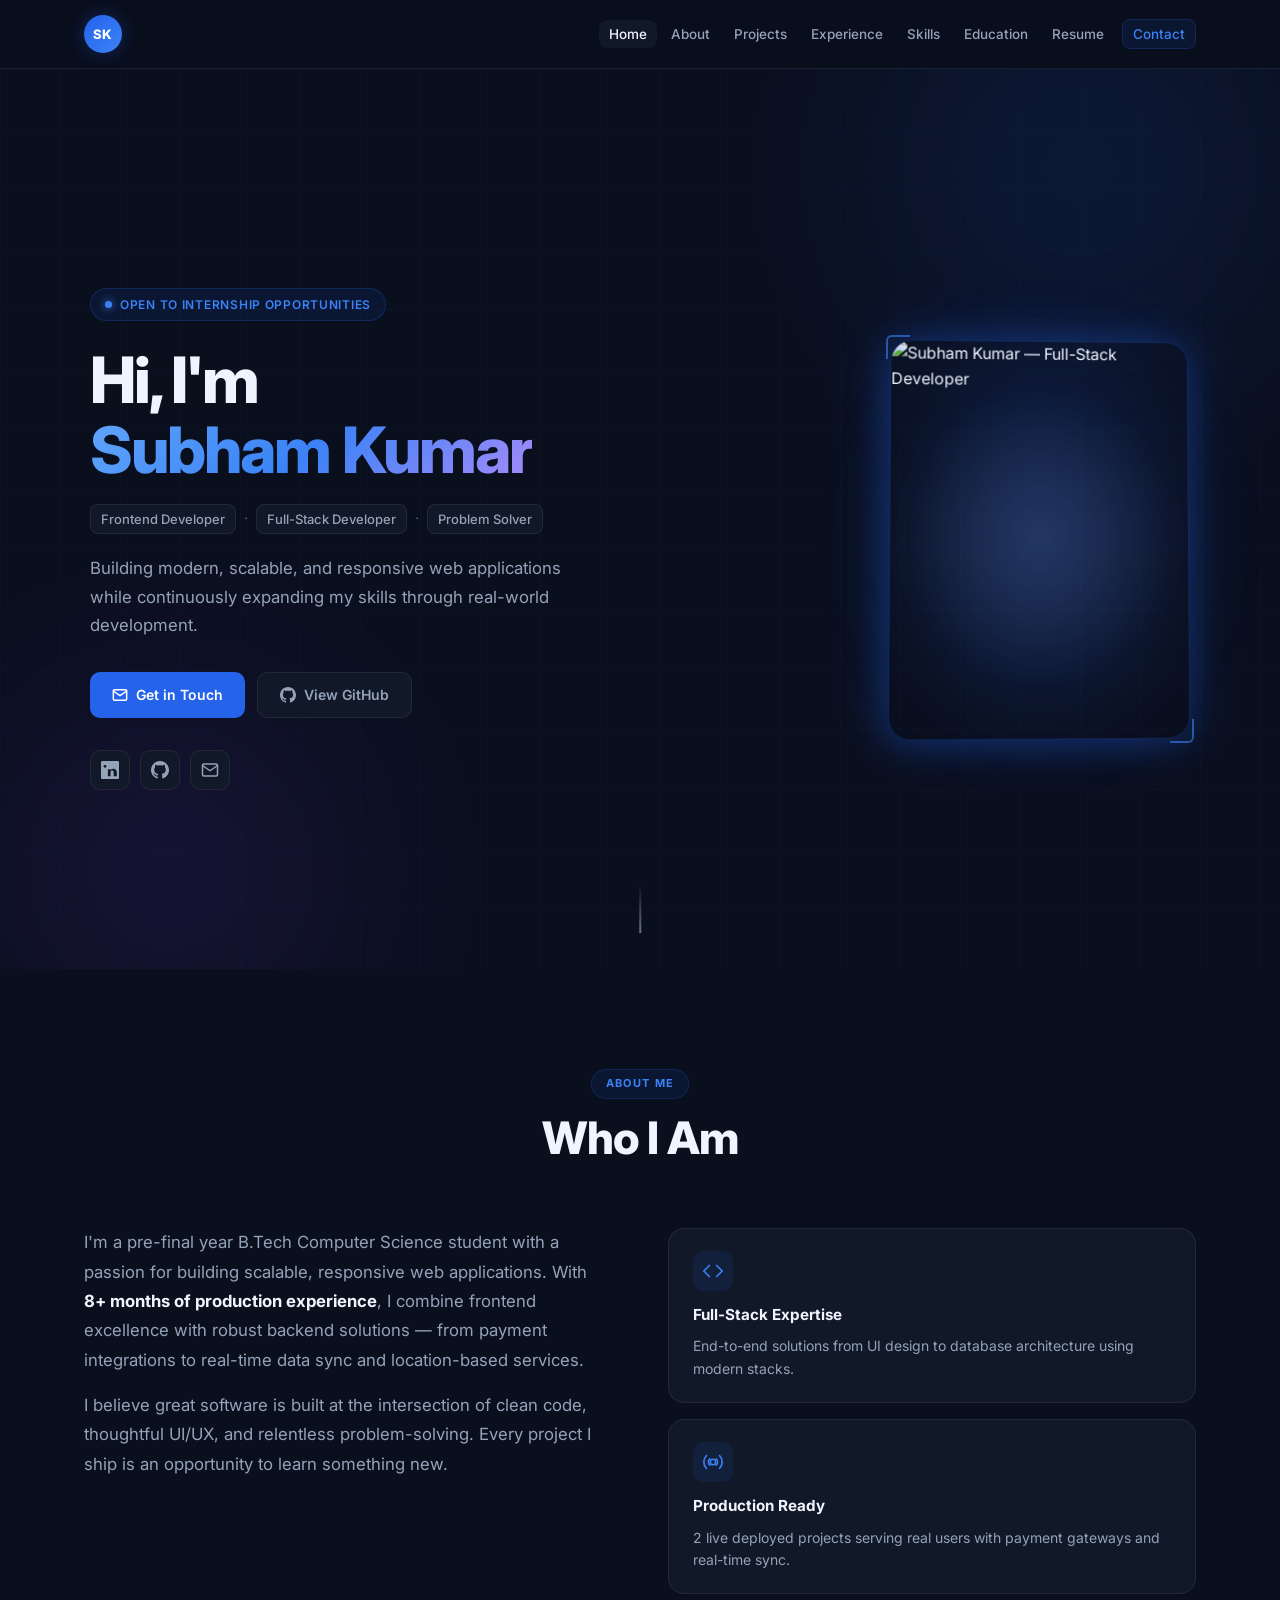
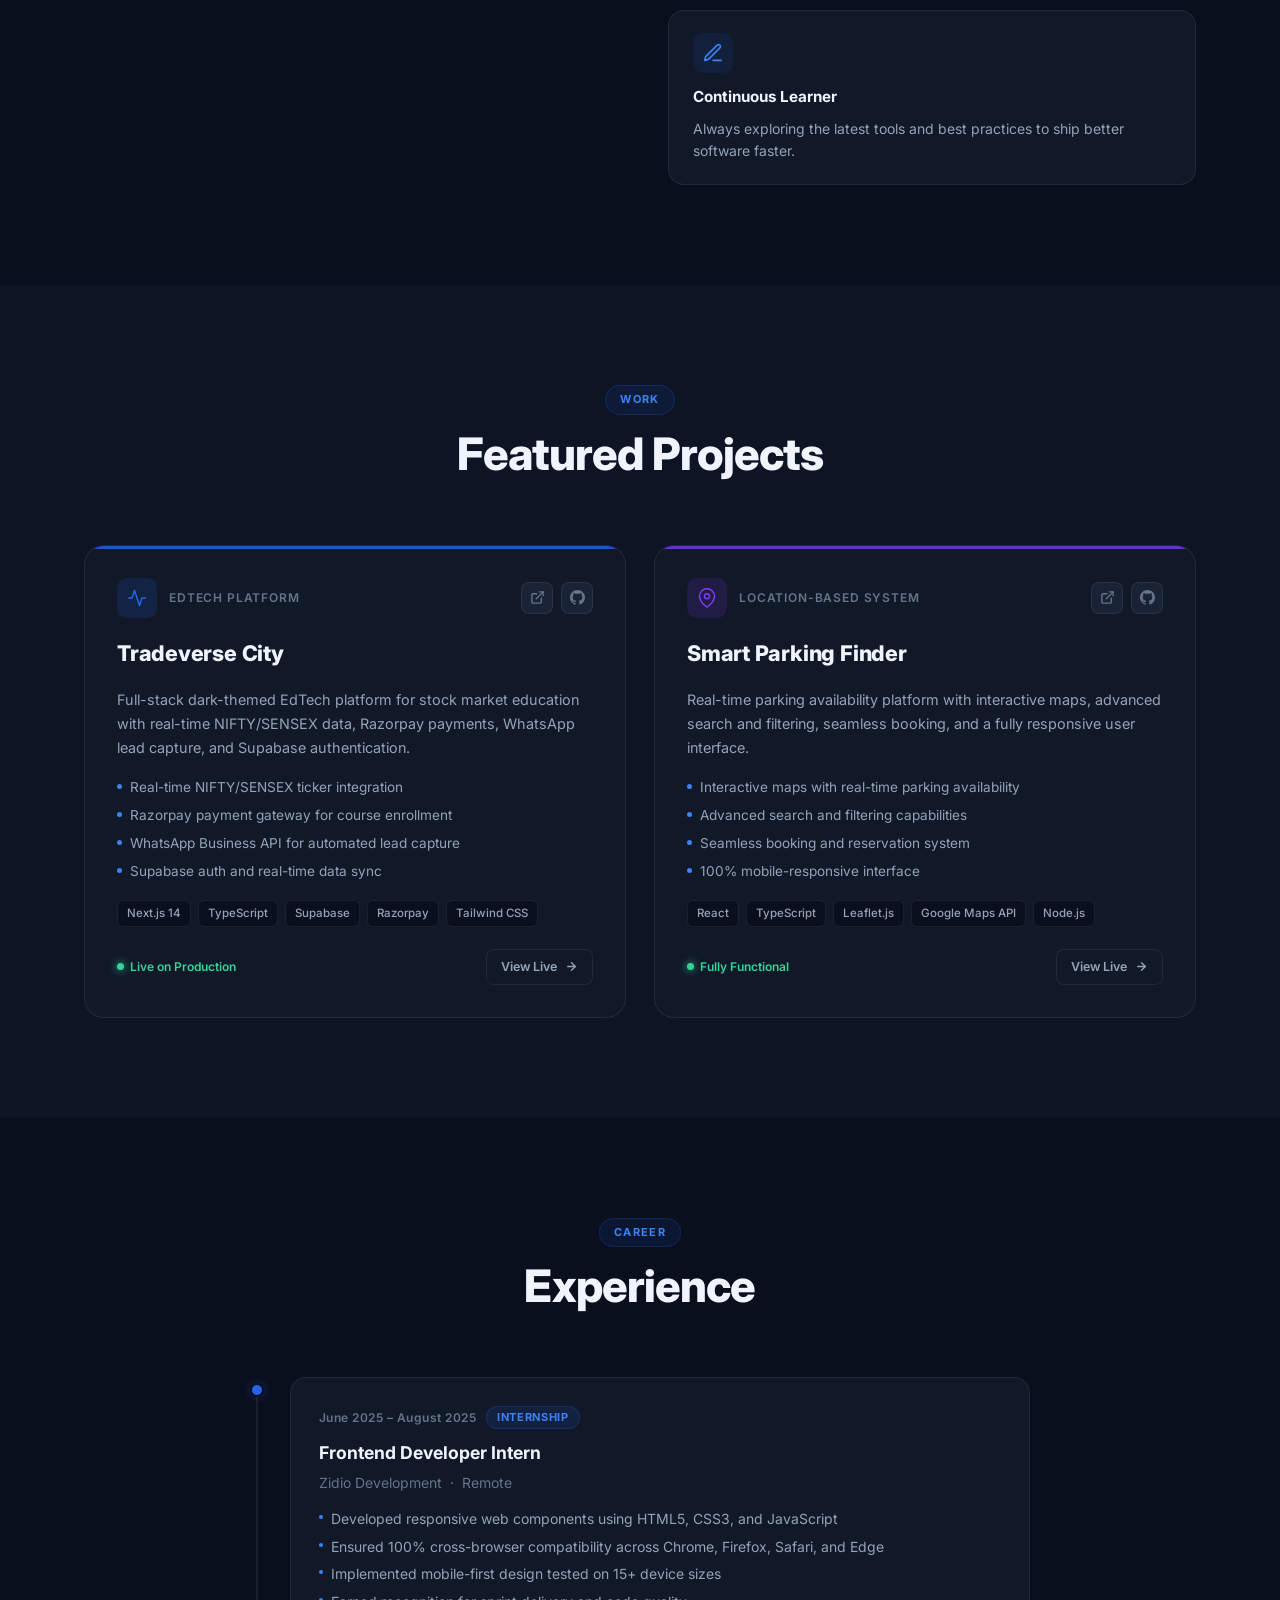
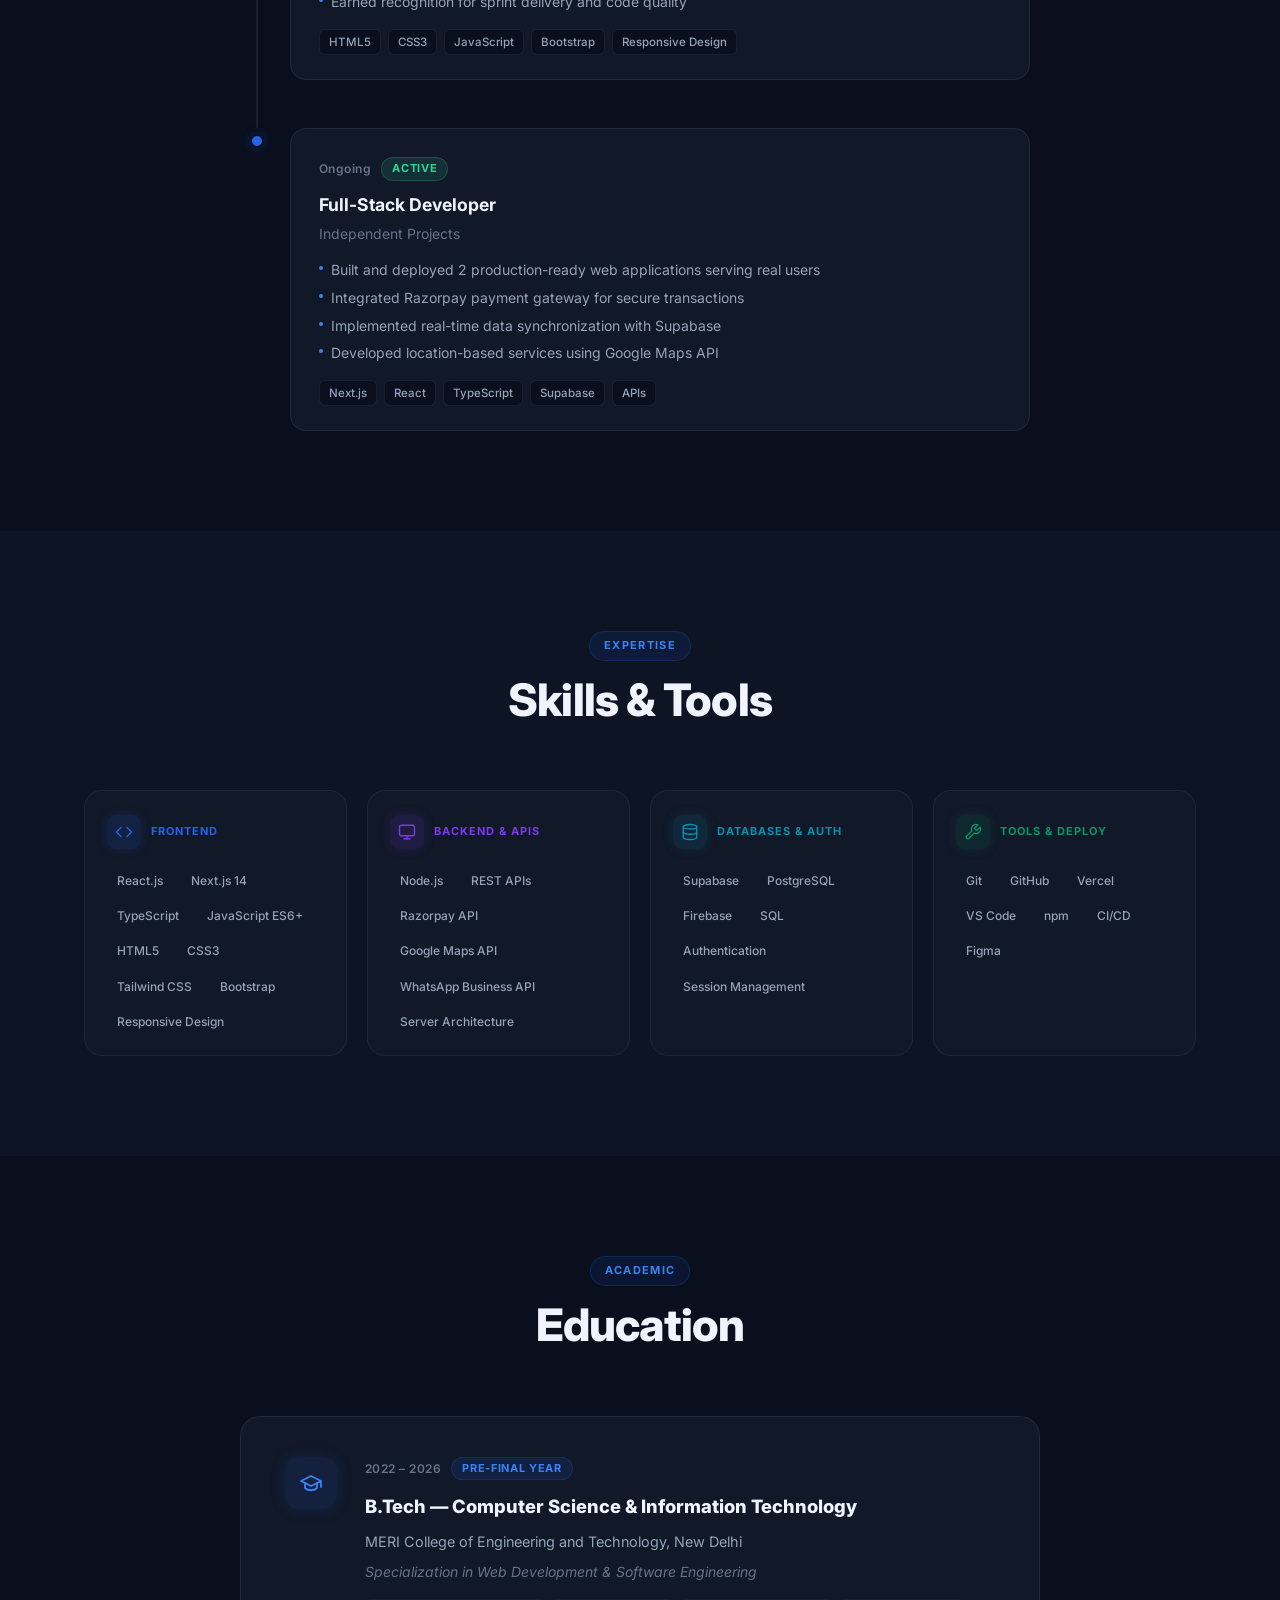
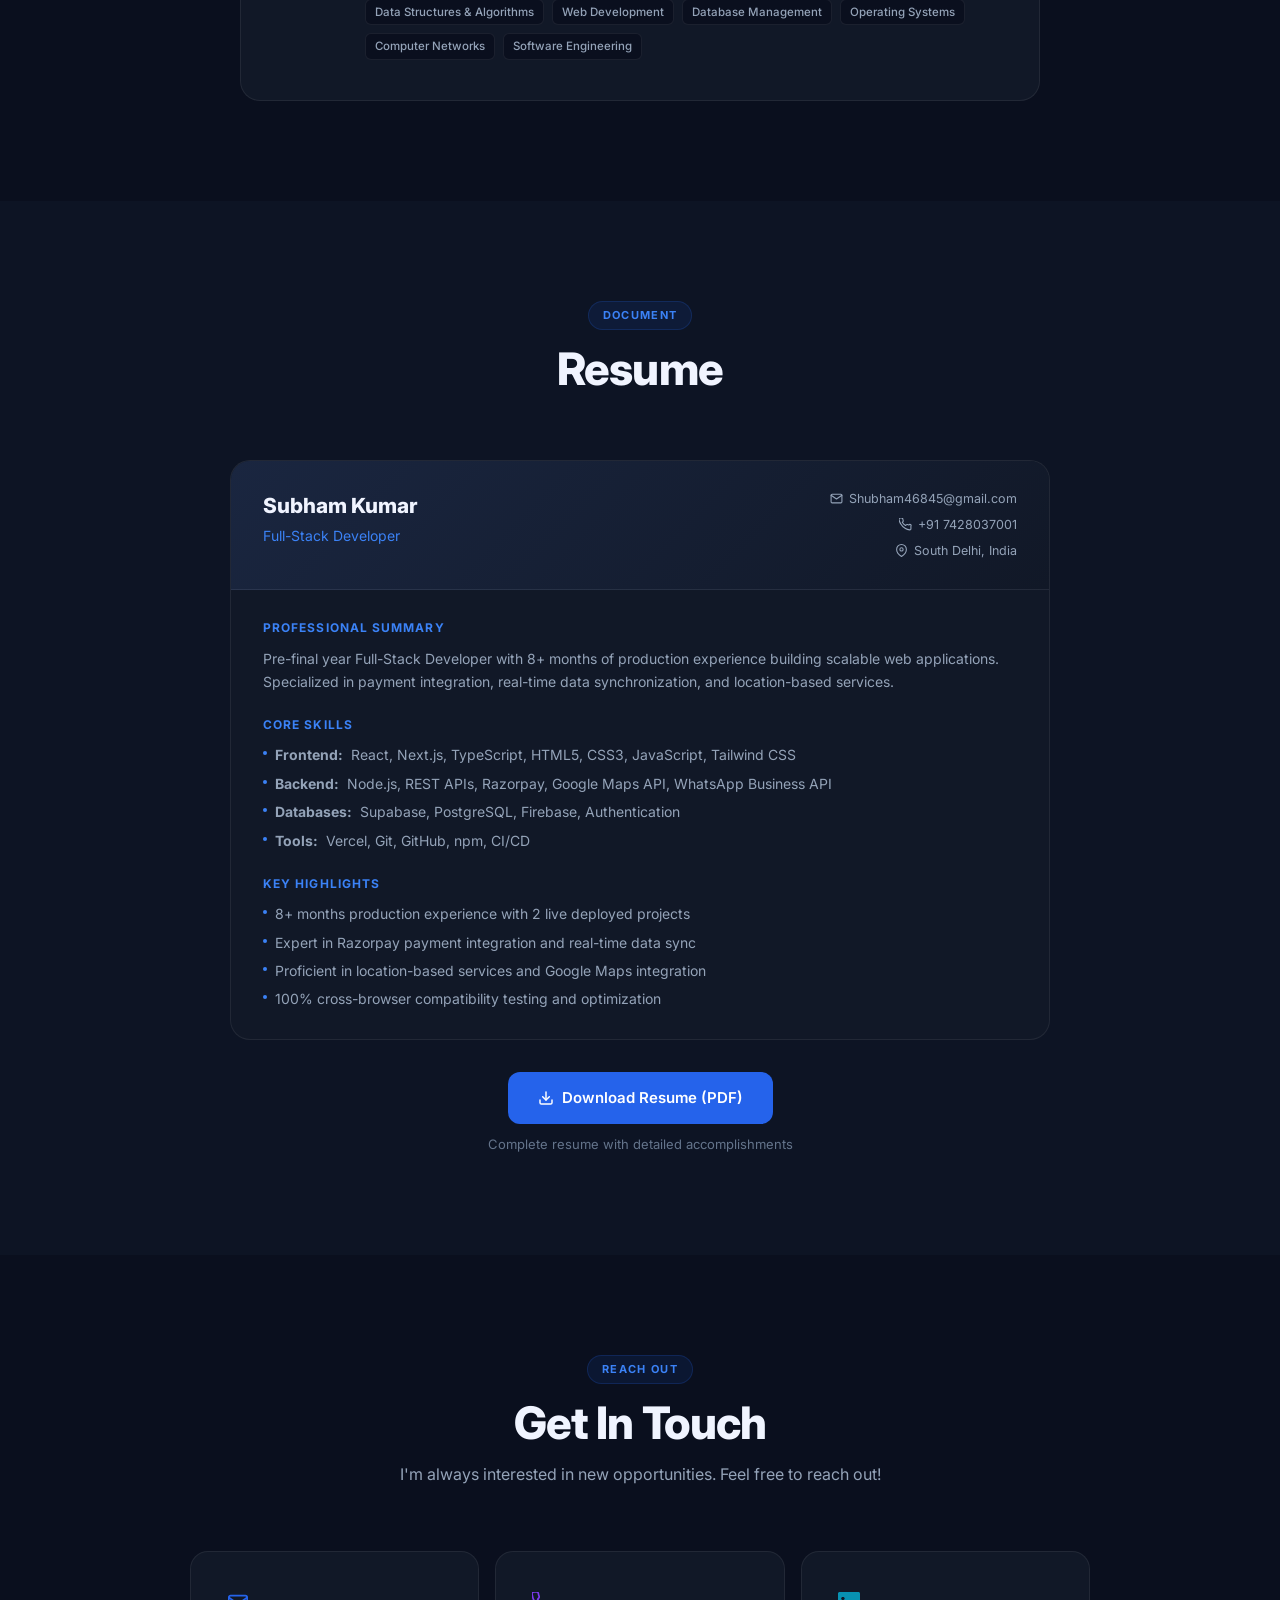
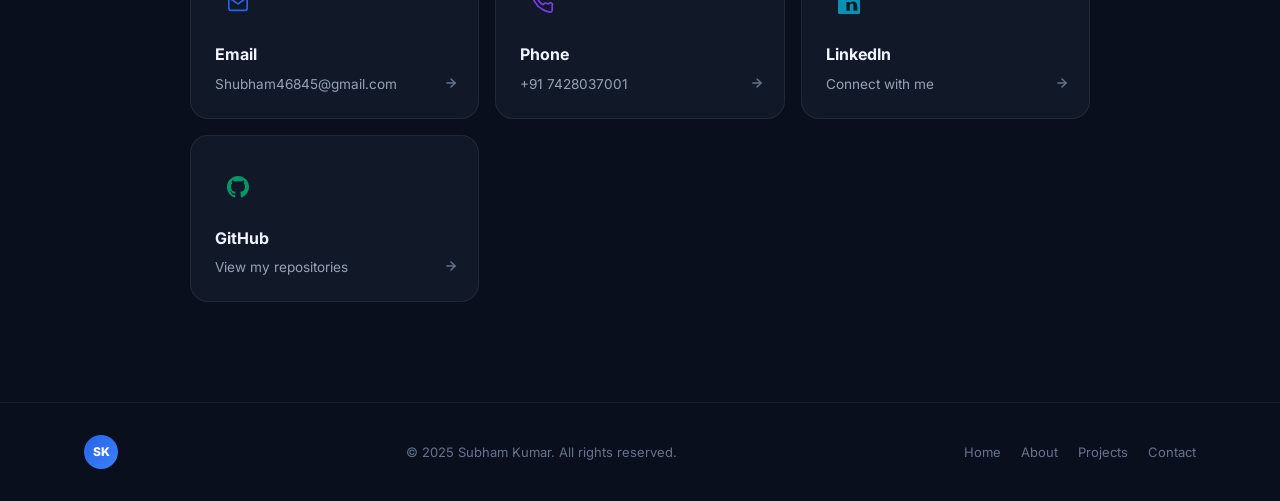
==== commit 97d4abdd: "feat: add resume PDF download link and update footer copyright text" ====
--- a/public/index.html
+++ b/public/index.html
@@ -509,7 +509,7 @@
         </div>
 
         <div class="resume-download-area">
-          <a href="#" class="btn btn-primary btn-lg" id="downloadResumeBtn">
+          <a href="/Subham_Kumar_Resume.pdf" download="Subham_Kumar_Resume.pdf" class="btn btn-primary btn-lg" id="downloadResumeBtn">
             <svg width="16" height="16" viewBox="0 0 24 24" fill="none" stroke="currentColor" stroke-width="2.2" stroke-linecap="round" stroke-linejoin="round" aria-hidden="true"><path d="M21 15v4a2 2 0 01-2 2H5a2 2 0 01-2-2v-4"/><polyline points="7 10 12 15 17 10"/><line x1="12" y1="15" x2="12" y2="3"/></svg>
             Download Resume (PDF)
           </a>
@@ -581,7 +581,7 @@
     <div class="container">
       <div class="footer-inner">
         <span class="footer-logo">SK</span>
-        <p class="footer-copy">&copy; 2025 Subham Kumar. Built with HTML5, CSS3 &amp; Vanilla JS.</p>
+        <p class="footer-copy">&copy; 2025 Subham Kumar. All rights reserved.</p>
         <nav class="footer-nav" aria-label="Footer navigation">
           <a href="#home">Home</a>
           <a href="#about">About</a>
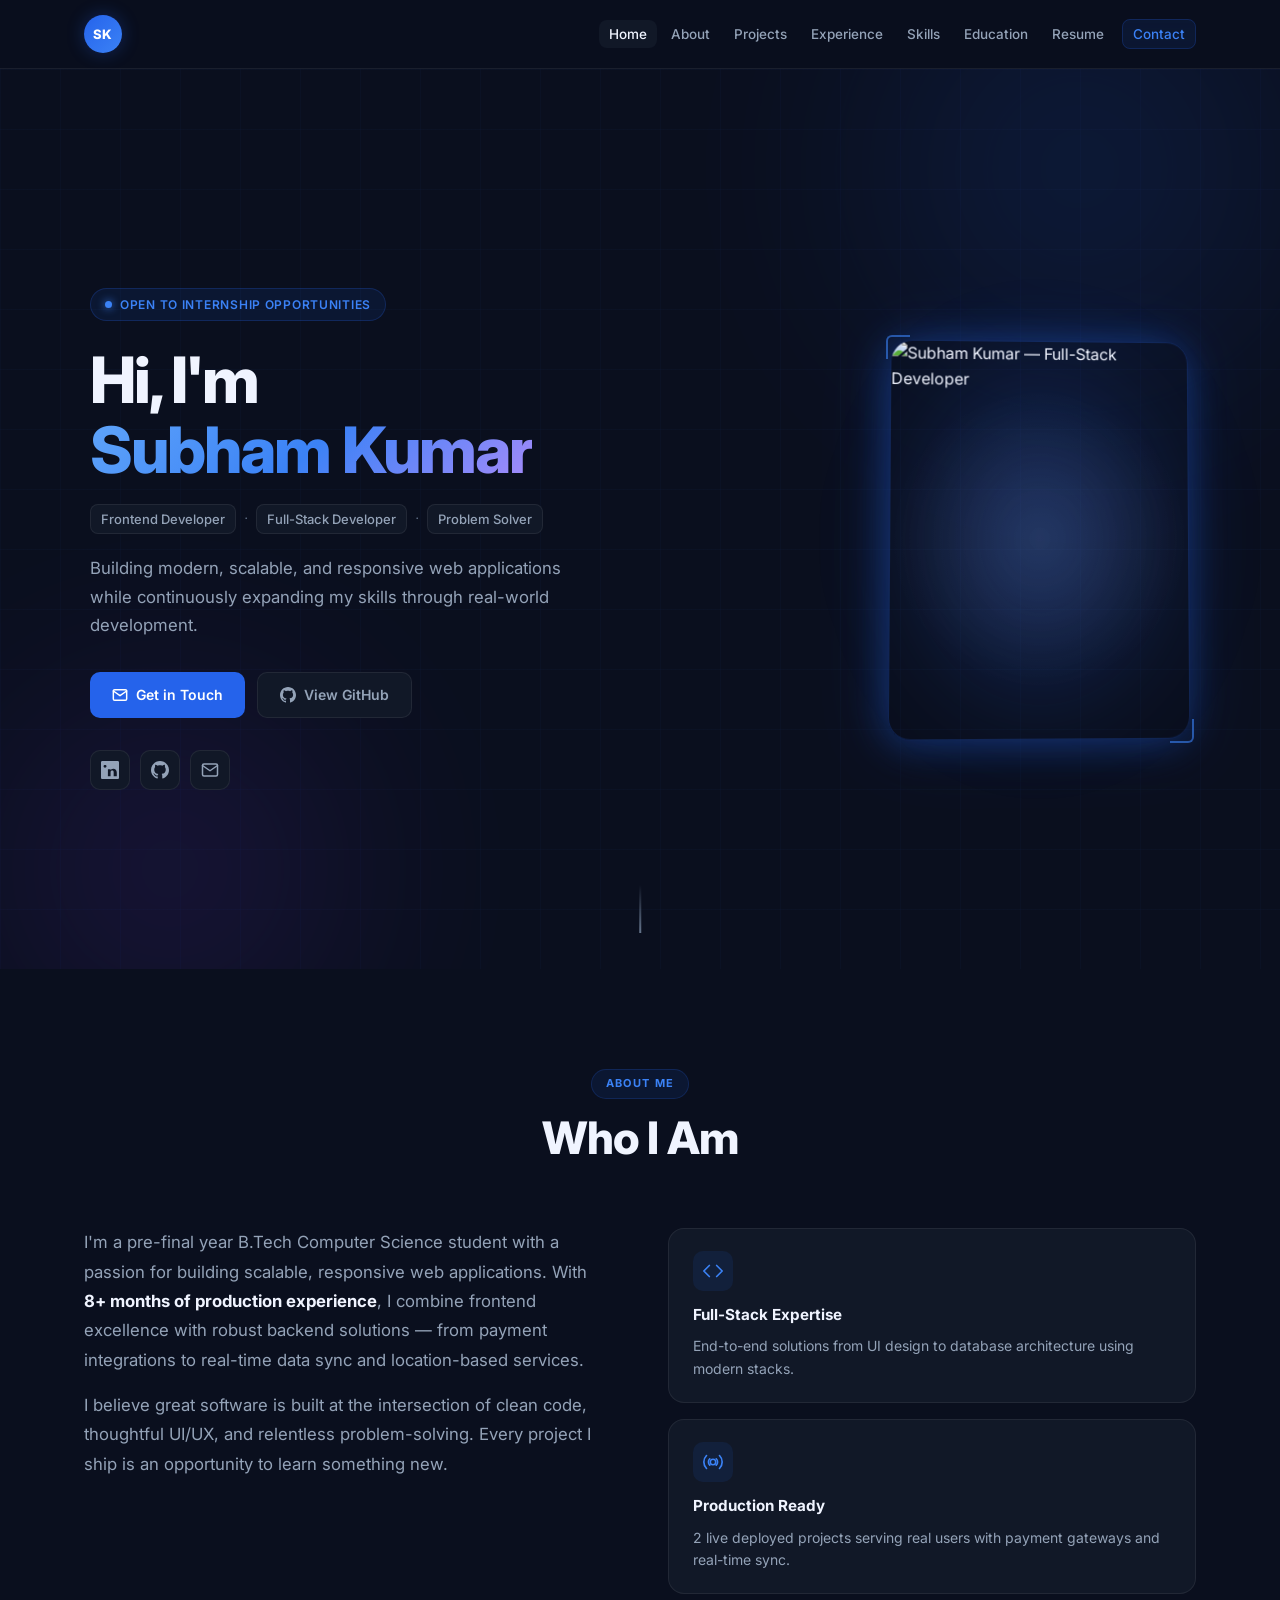
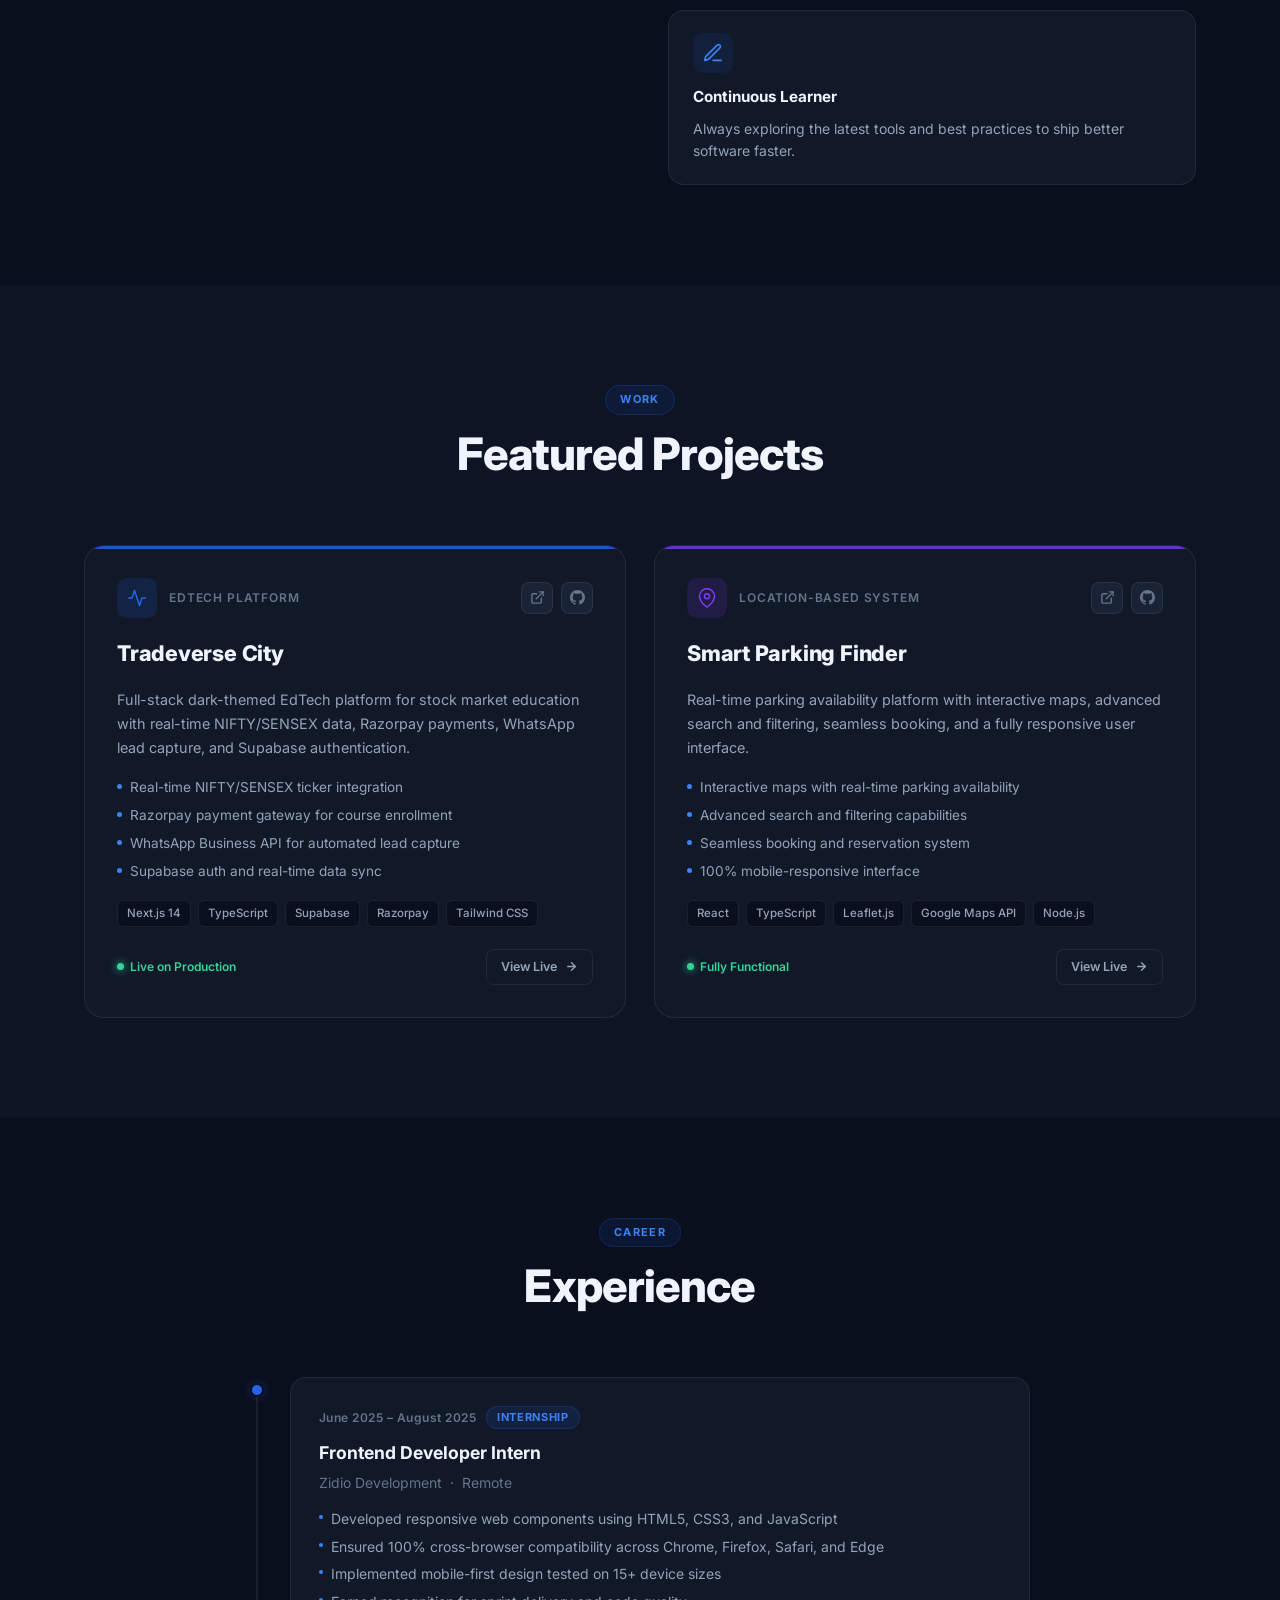
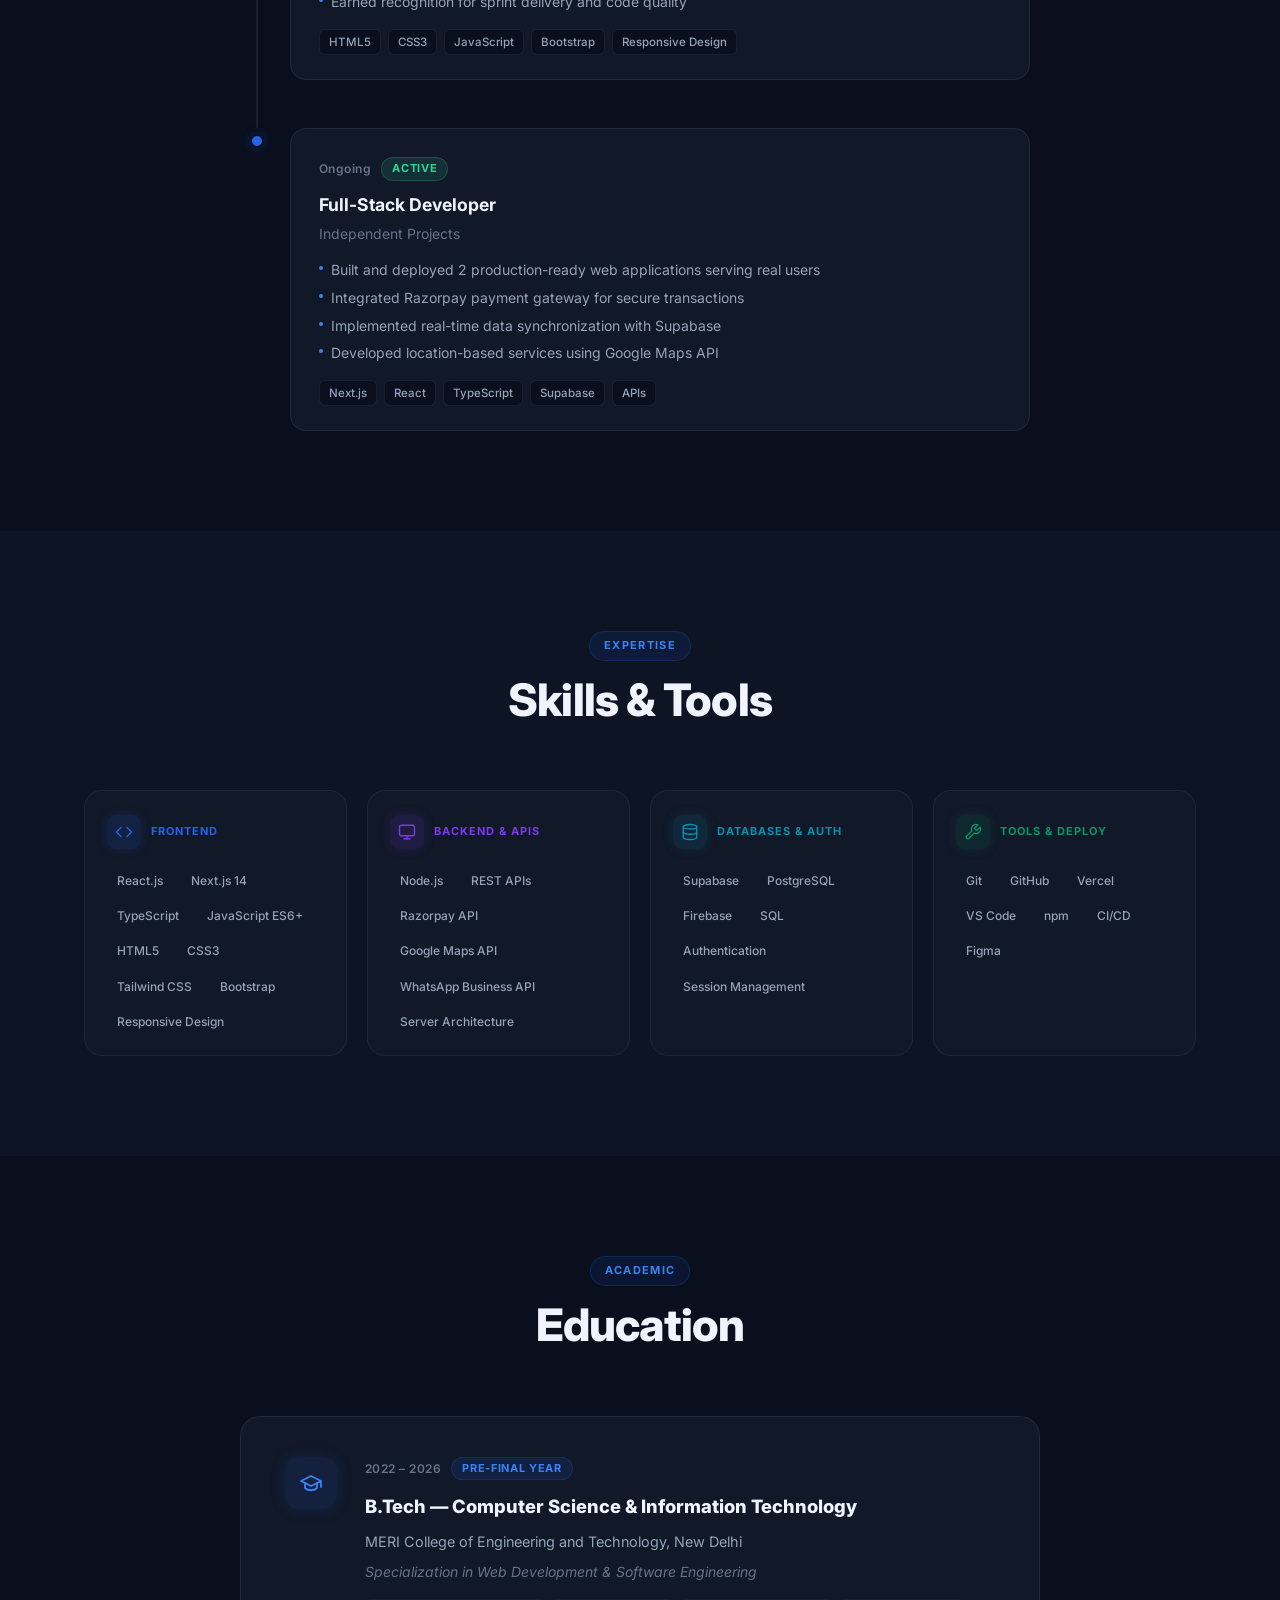
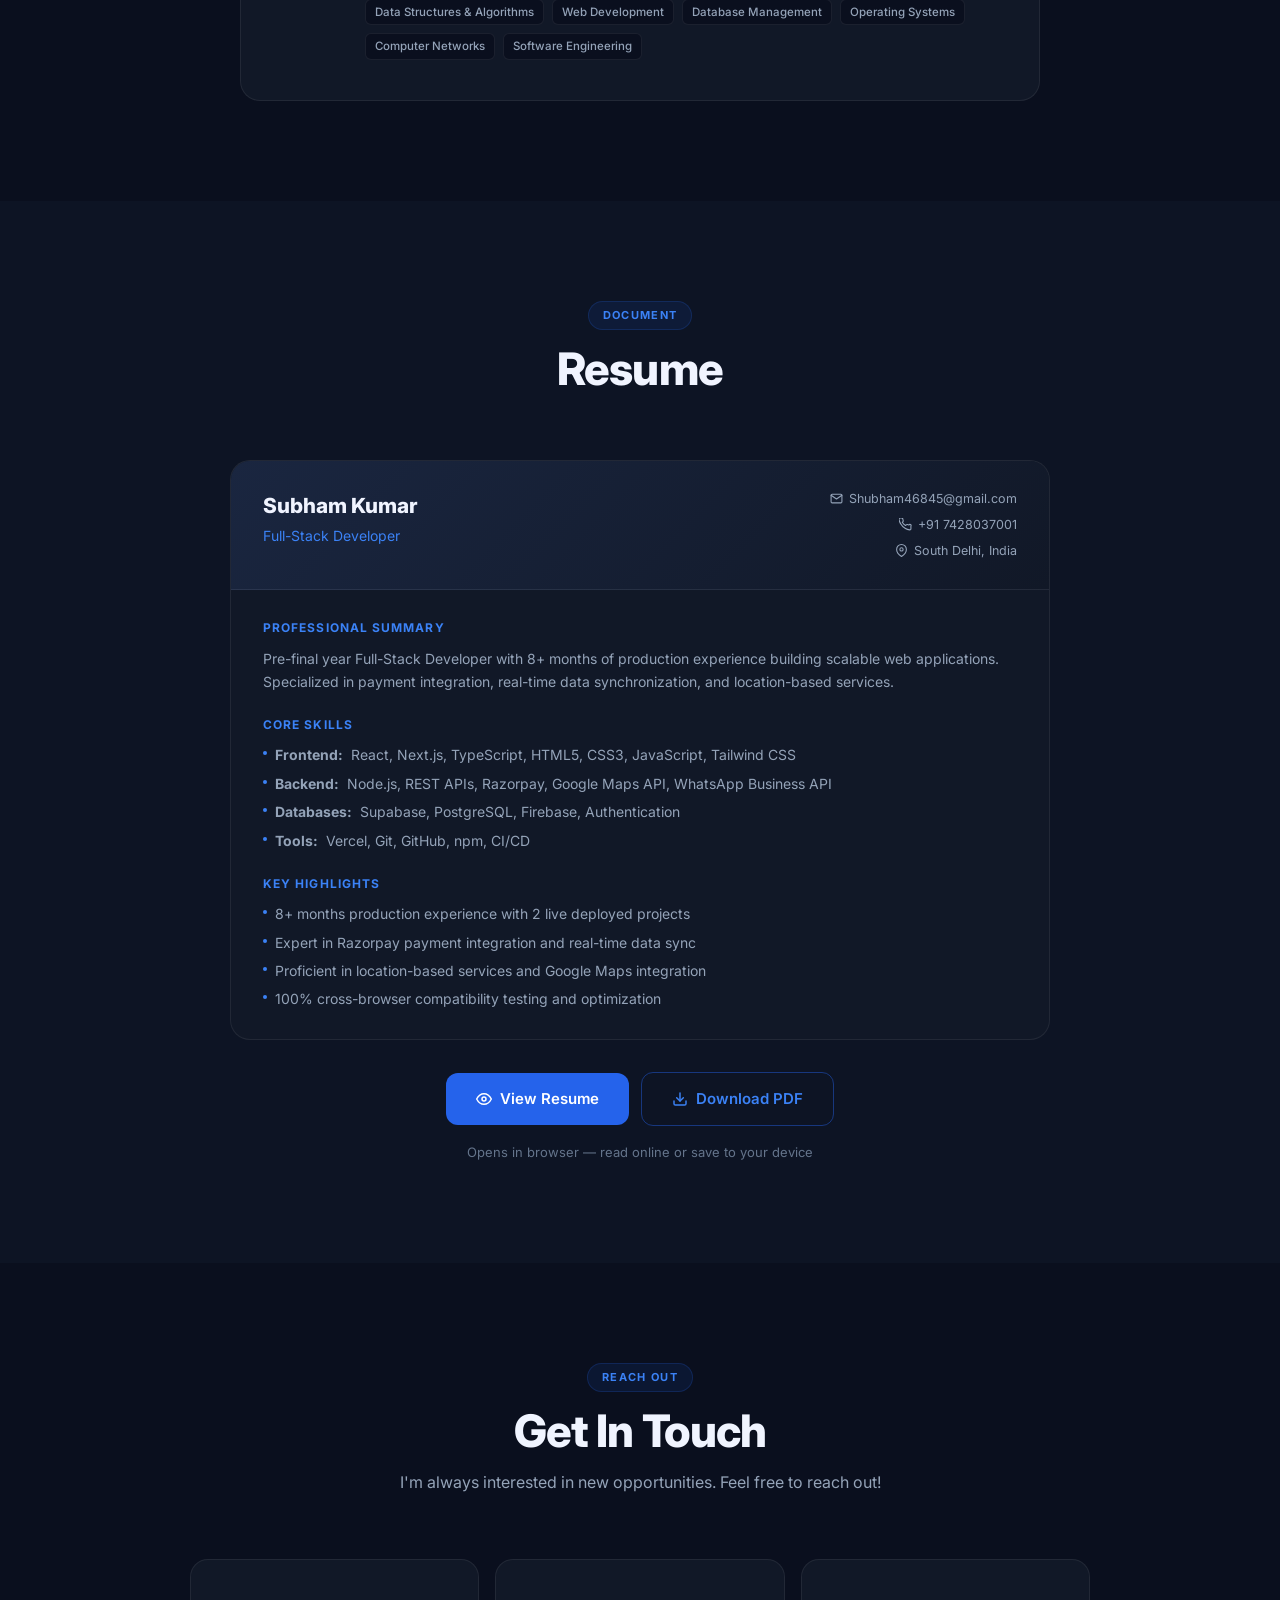
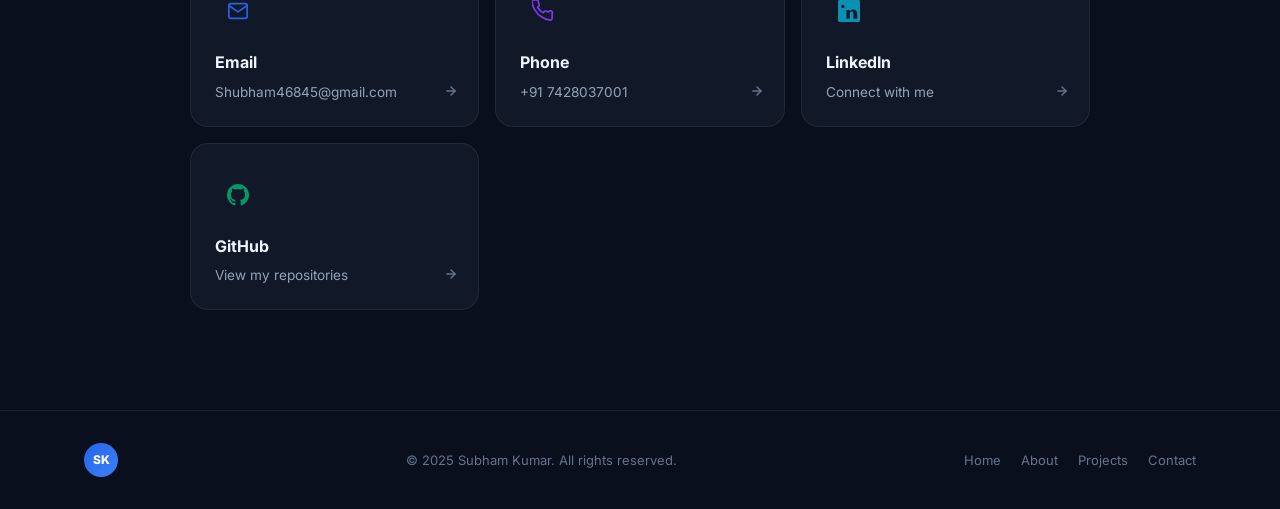
==== commit 9a79bdb0: "feat: enhance resume download with view and download options\n\nUpdated resume link to open in brows" ====
--- a/public/index.html
+++ b/public/index.html
@@ -509,11 +509,17 @@
         </div>
 
         <div class="resume-download-area">
-          <a href="/Subham_Kumar_Resume.pdf" download="Subham_Kumar_Resume.pdf" class="btn btn-primary btn-lg" id="downloadResumeBtn">
-            <svg width="16" height="16" viewBox="0 0 24 24" fill="none" stroke="currentColor" stroke-width="2.2" stroke-linecap="round" stroke-linejoin="round" aria-hidden="true"><path d="M21 15v4a2 2 0 01-2 2H5a2 2 0 01-2-2v-4"/><polyline points="7 10 12 15 17 10"/><line x1="12" y1="15" x2="12" y2="3"/></svg>
-            Download Resume (PDF)
-          </a>
-          <p class="resume-note">Complete resume with detailed accomplishments</p>
+          <div class="resume-btn-row">
+            <a href="/Subham_Kumar_Resume.pdf" target="_blank" rel="noopener noreferrer" class="btn btn-primary btn-lg">
+              <svg width="16" height="16" viewBox="0 0 24 24" fill="none" stroke="currentColor" stroke-width="2.2" stroke-linecap="round" stroke-linejoin="round" aria-hidden="true"><path d="M1 12s4-8 11-8 11 8 11 8-4 8-11 8-11-8-11-8z"/><circle cx="12" cy="12" r="3"/></svg>
+              View Resume
+            </a>
+            <a href="/Subham_Kumar_Resume.pdf" download="Subham_Kumar_Resume.pdf" class="btn btn-outline btn-lg">
+              <svg width="16" height="16" viewBox="0 0 24 24" fill="none" stroke="currentColor" stroke-width="2.2" stroke-linecap="round" stroke-linejoin="round" aria-hidden="true"><path d="M21 15v4a2 2 0 01-2 2H5a2 2 0 01-2-2v-4"/><polyline points="7 10 12 15 17 10"/><line x1="12" y1="15" x2="12" y2="3"/></svg>
+              Download PDF
+            </a>
+          </div>
+          <p class="resume-note">Opens in browser &mdash; read online or save to your device</p>
         </div>
       </div>
     </div>
--- a/public/styles.css
+++ b/public/styles.css
@@ -713,7 +713,20 @@
 }
 
 .resume-download-area{
-  text-align:center;display:flex;flex-direction:column;align-items:center;gap:10px;
+  text-align:center;display:flex;flex-direction:column;align-items:center;gap:16px;
+}
+.resume-btn-row{
+  display:flex;flex-wrap:wrap;gap:12px;justify-content:center;align-items:center;
+}
+.btn-outline{
+  background:transparent;
+  color:var(--blue-light);
+  border:1.5px solid rgba(37,99,235,0.45);
+}
+.btn-outline:hover{
+  background:rgba(37,99,235,0.10);
+  border-color:var(--blue-light);
+  box-shadow:0 6px 24px var(--blue-glow);
 }
 .resume-note{font-size:13px;color:var(--text-3)}
 
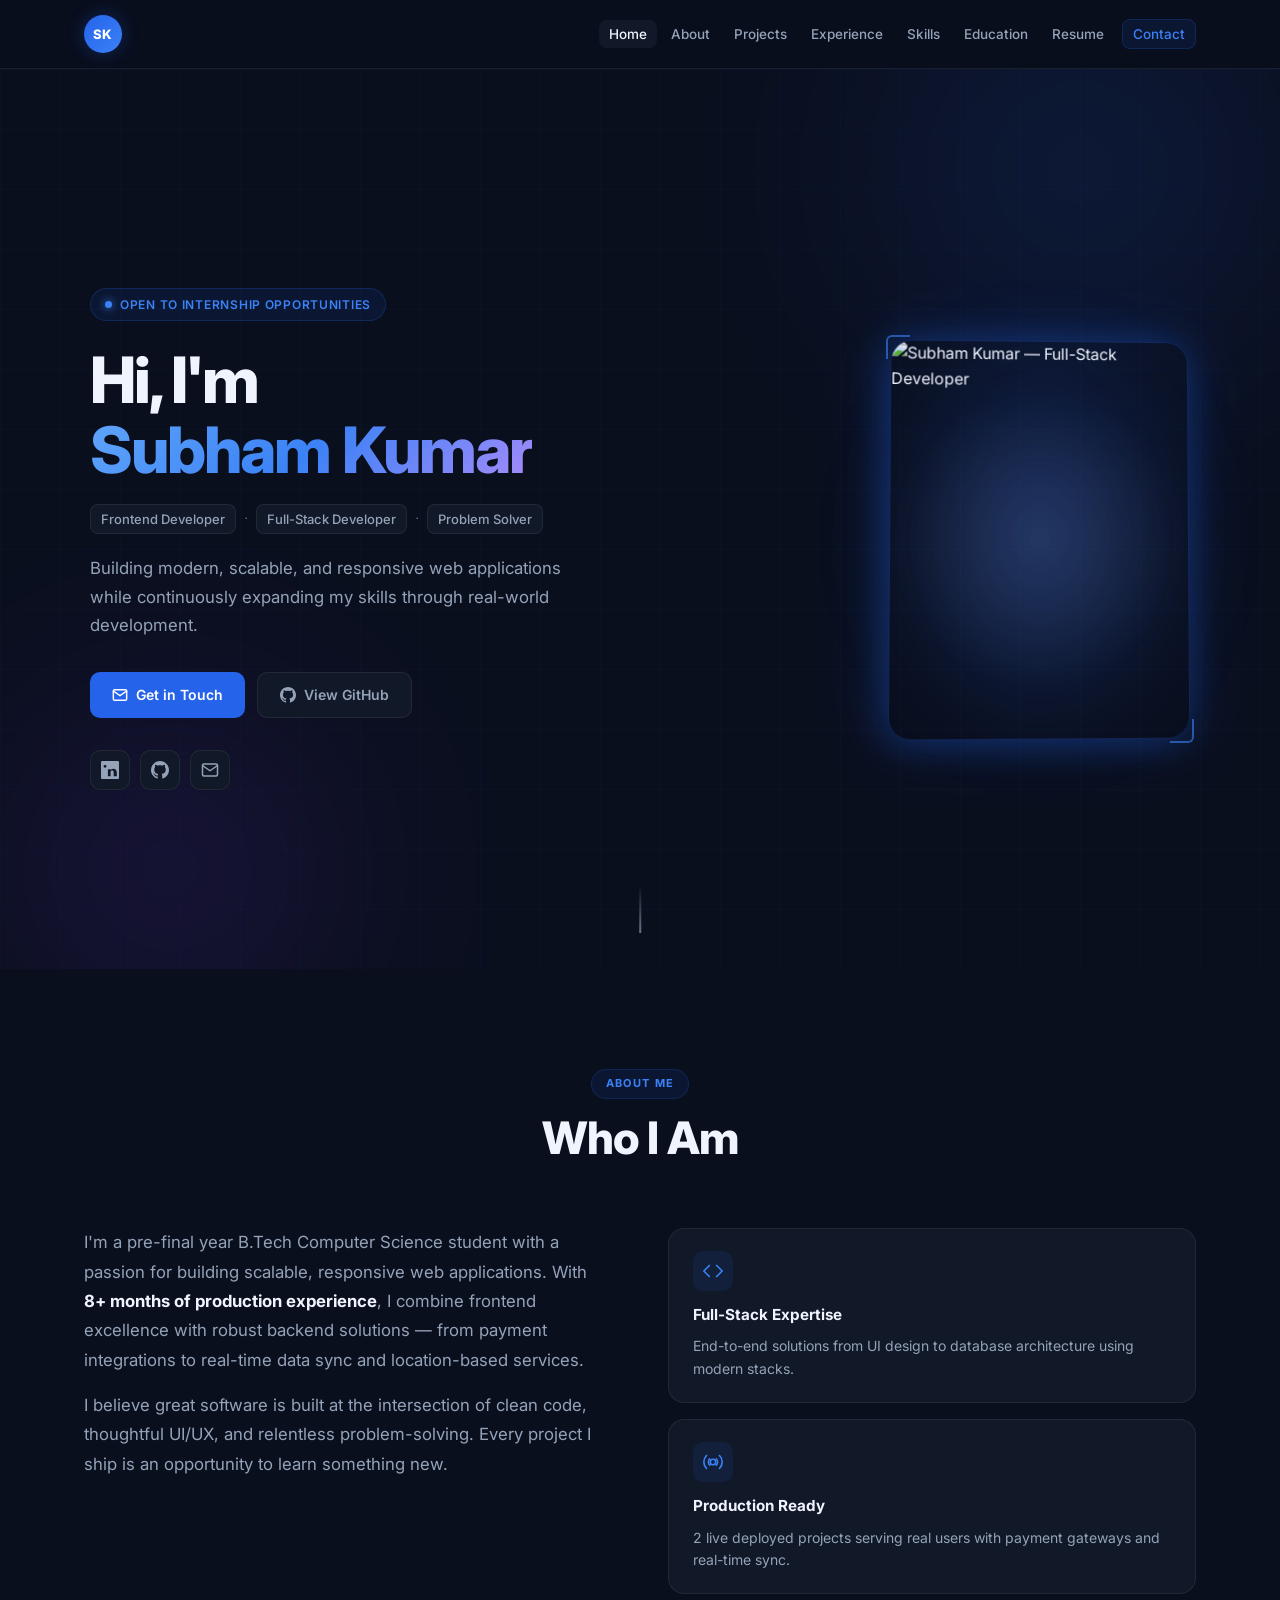
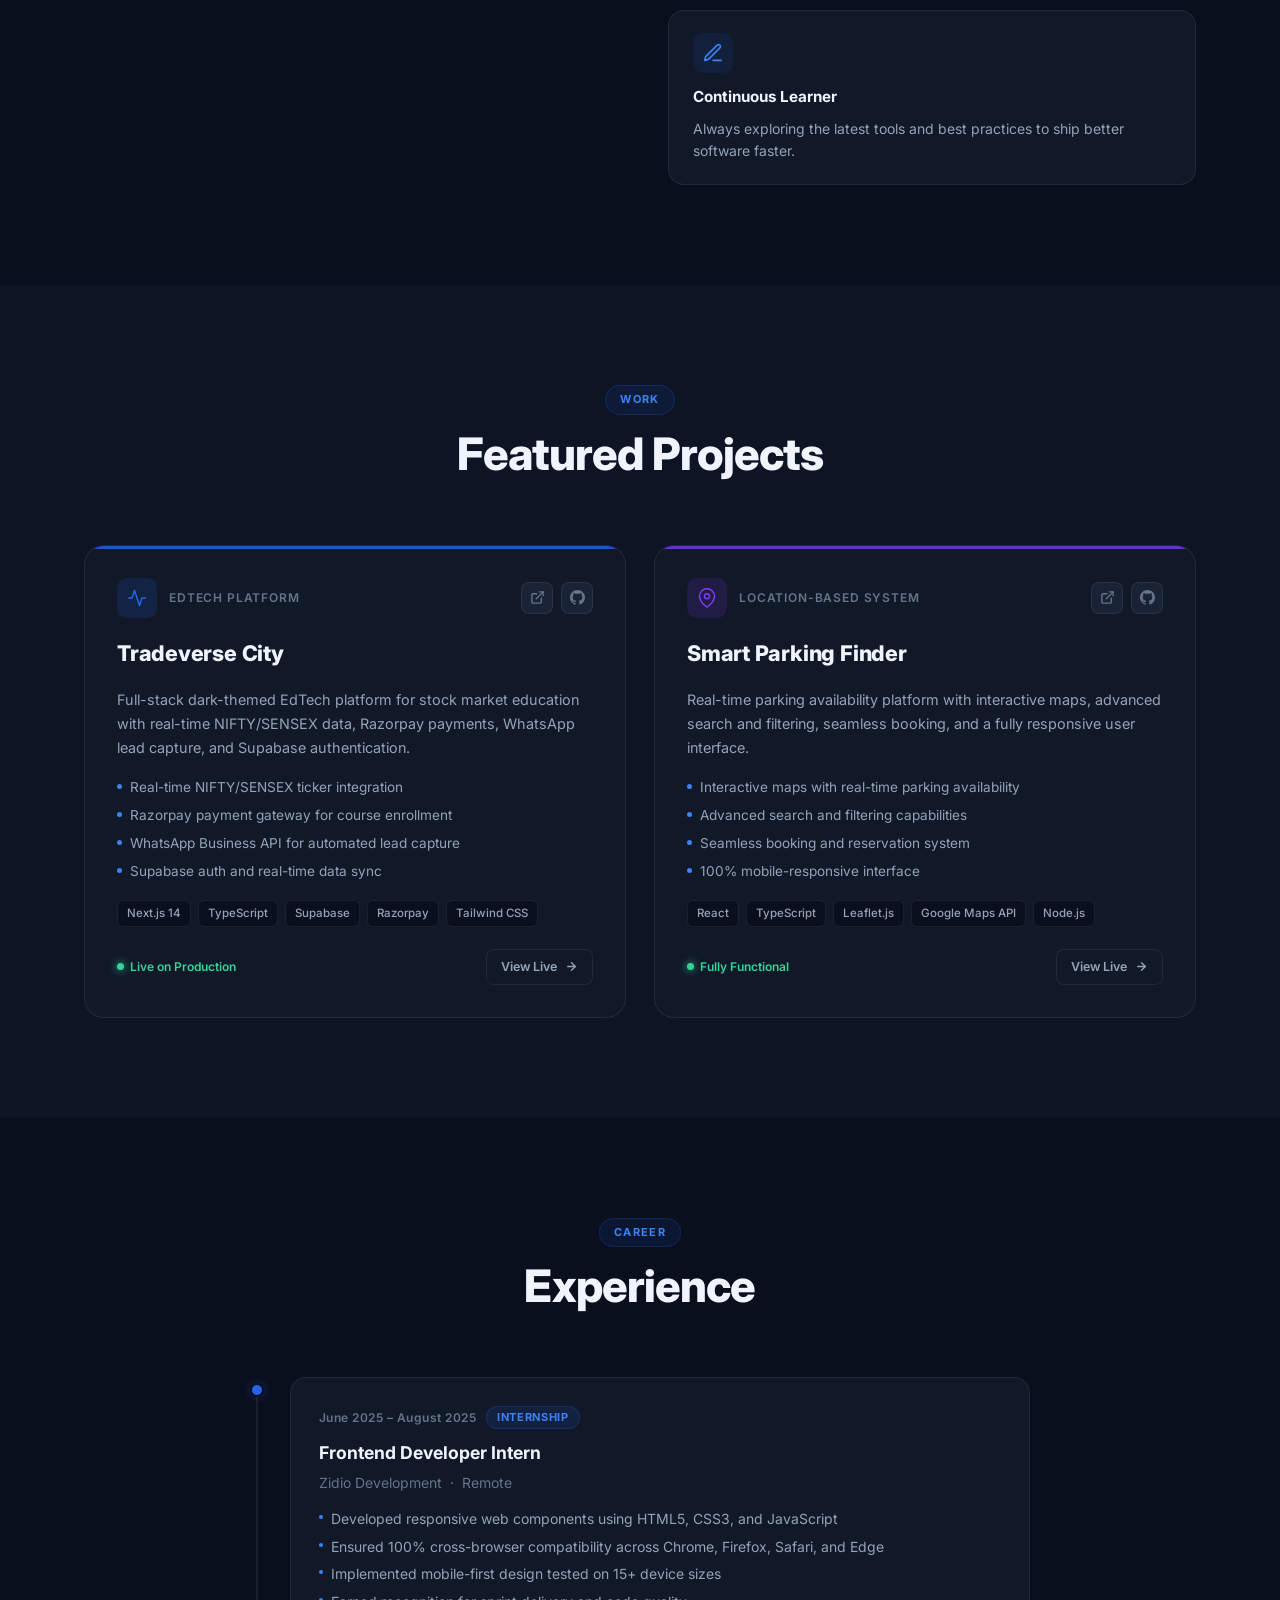
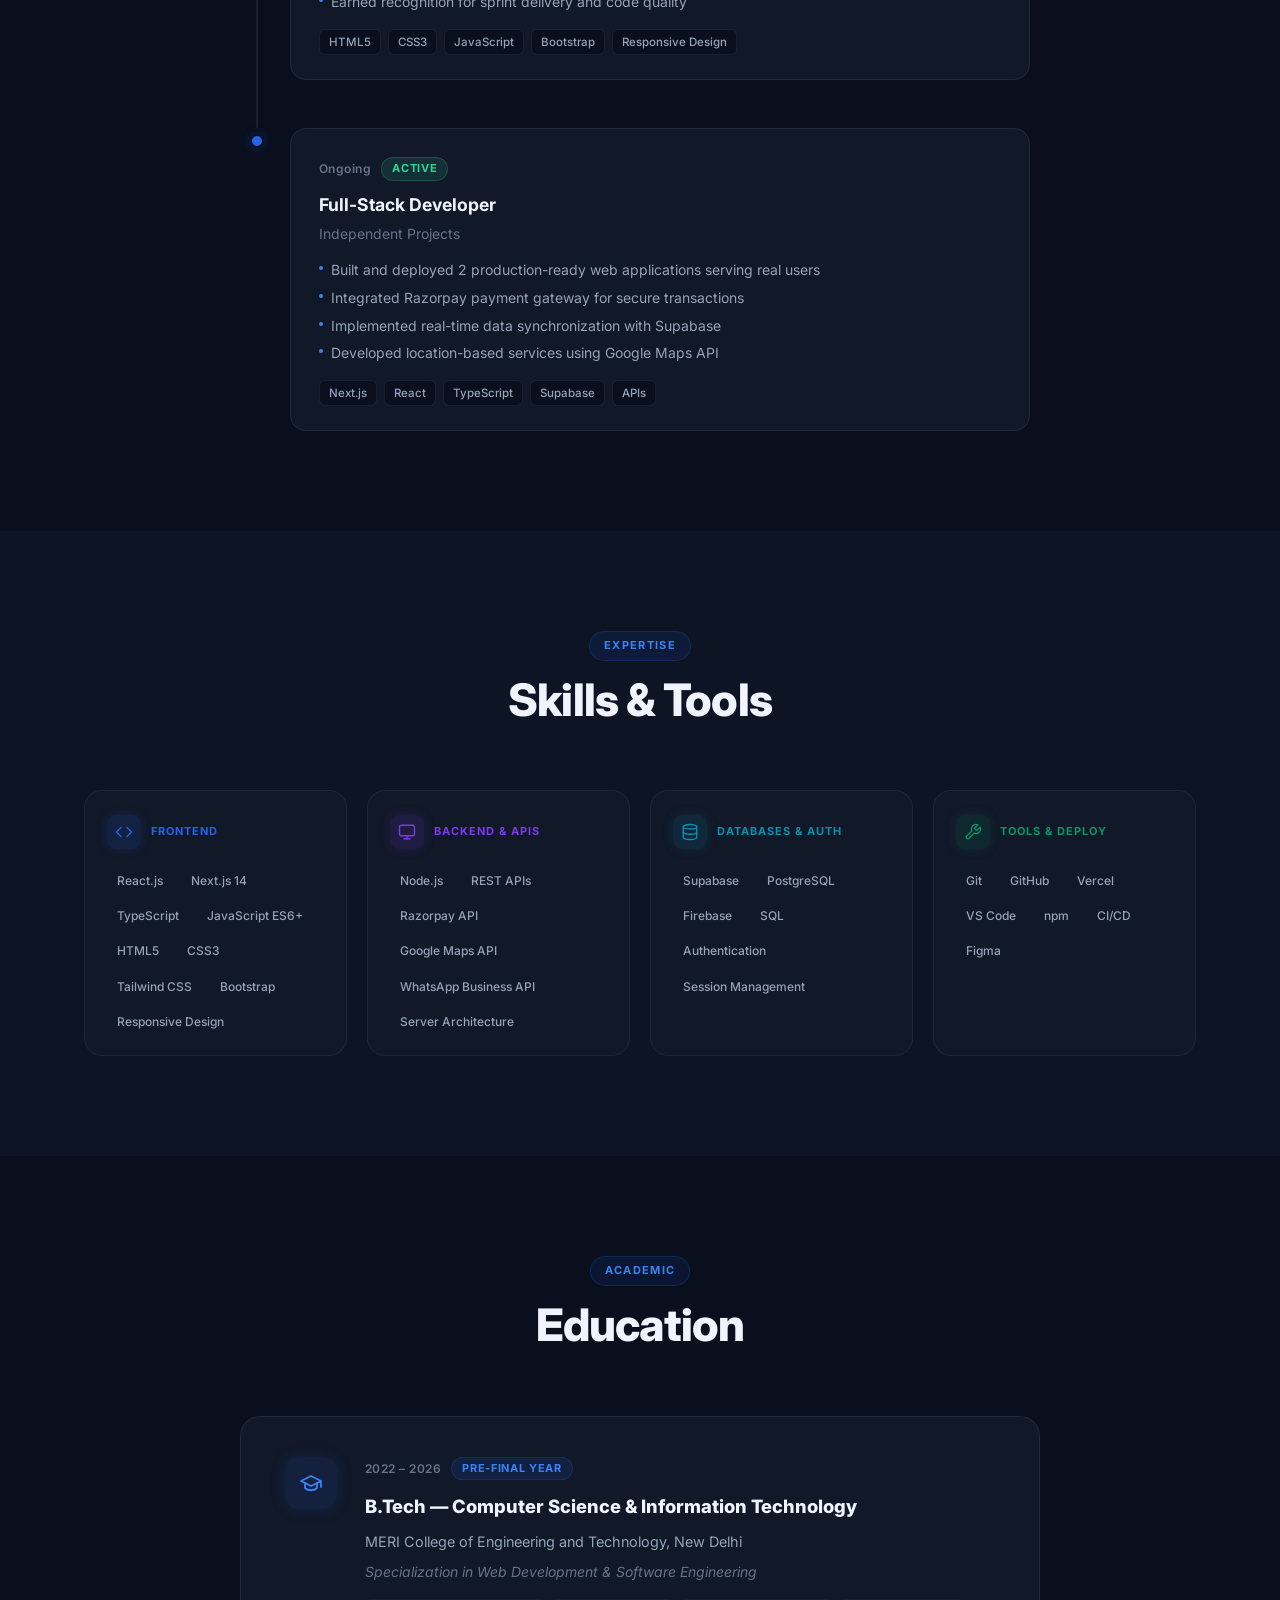
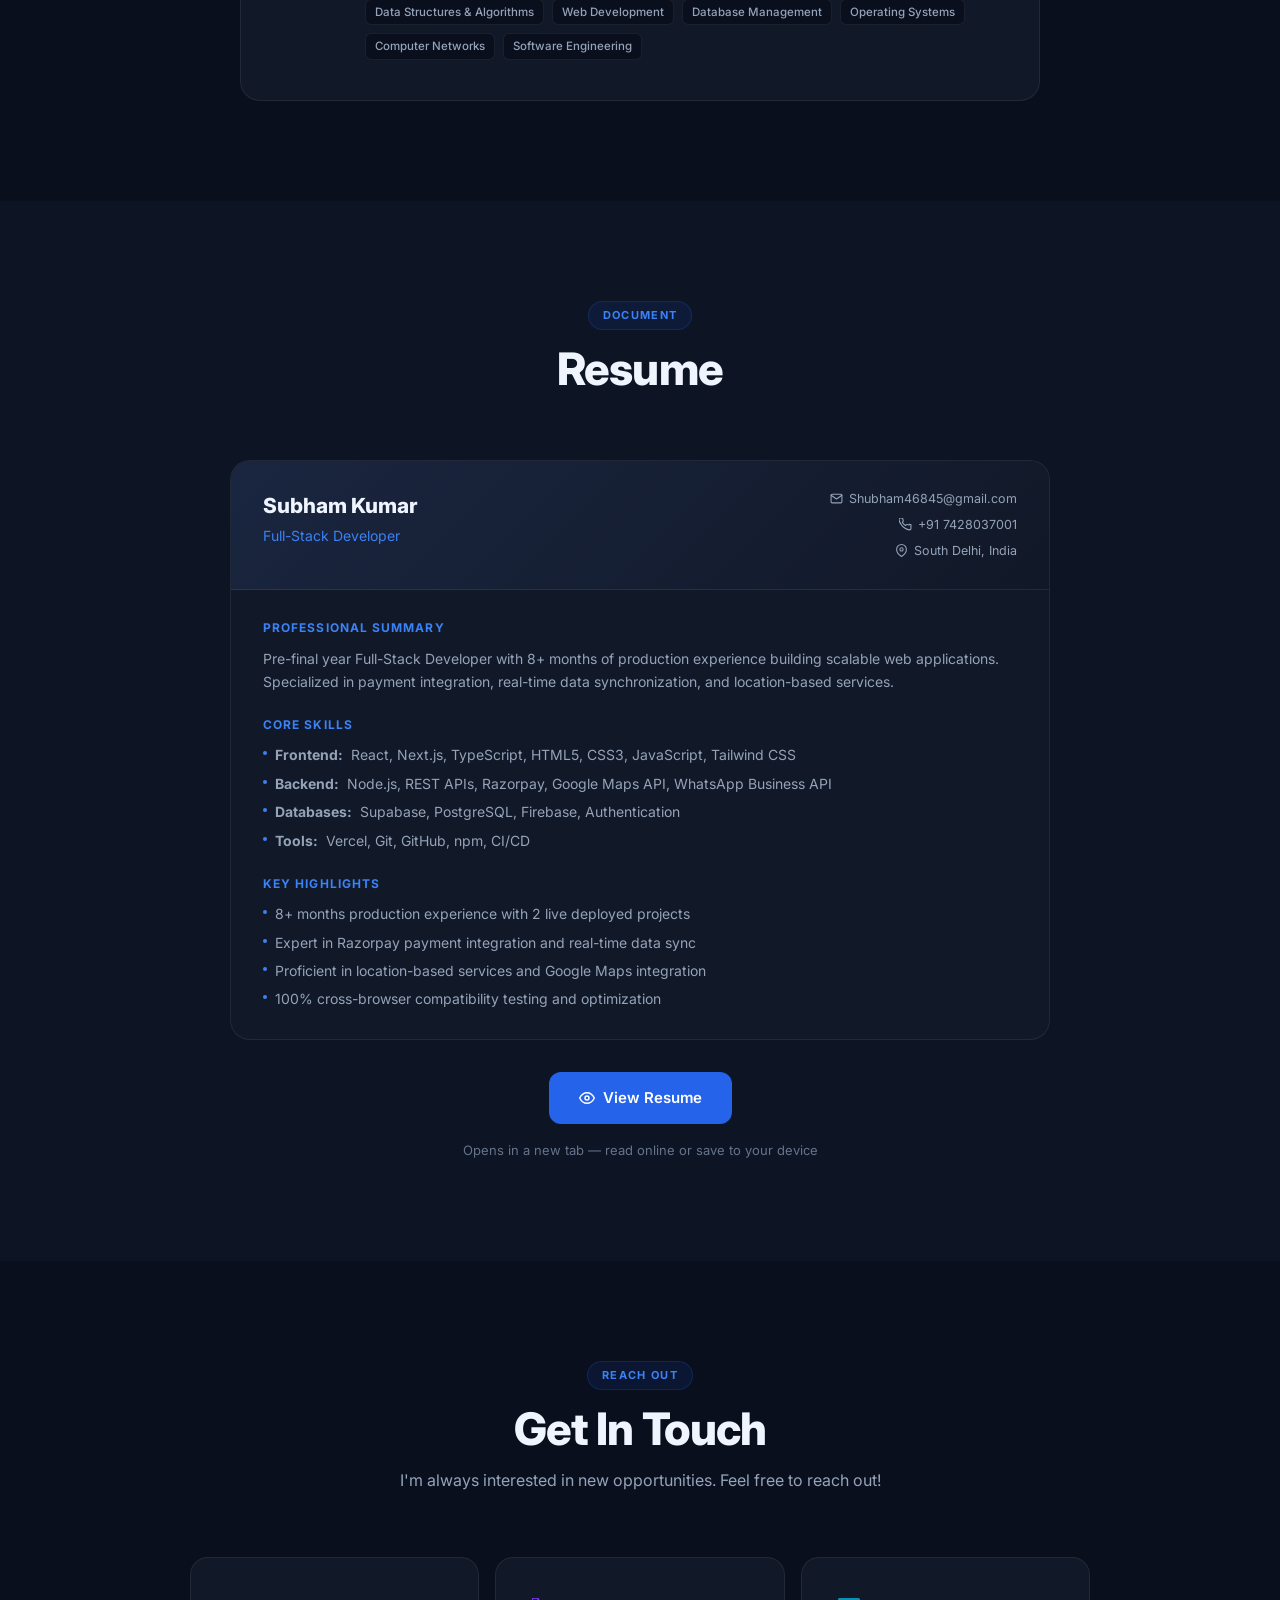
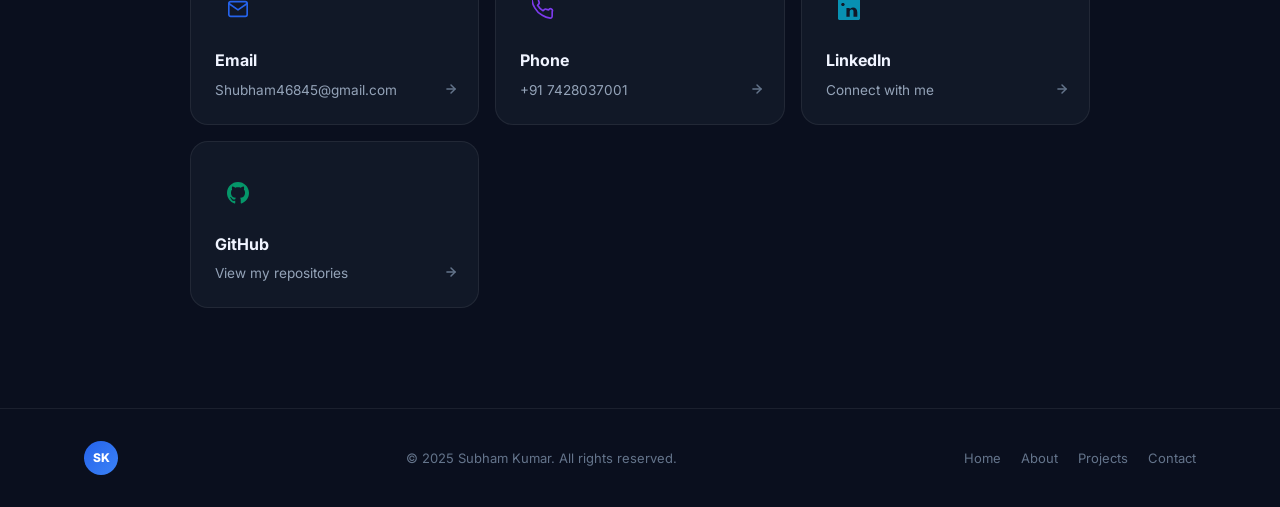
==== commit 93644d8d: "feat: update resume link and note for better user experience" ====
--- a/public/index.html
+++ b/public/index.html
@@ -510,16 +510,12 @@
 
         <div class="resume-download-area">
           <div class="resume-btn-row">
-            <a href="/Subham_Kumar_Resume.pdf" target="_blank" rel="noopener noreferrer" class="btn btn-primary btn-lg">
+            <a href="Subham_Kumar_Resume.pdf" target="_blank" rel="noopener noreferrer" class="btn btn-primary btn-lg">
               <svg width="16" height="16" viewBox="0 0 24 24" fill="none" stroke="currentColor" stroke-width="2.2" stroke-linecap="round" stroke-linejoin="round" aria-hidden="true"><path d="M1 12s4-8 11-8 11 8 11 8-4 8-11 8-11-8-11-8z"/><circle cx="12" cy="12" r="3"/></svg>
               View Resume
             </a>
-            <a href="/Subham_Kumar_Resume.pdf" download="Subham_Kumar_Resume.pdf" class="btn btn-outline btn-lg">
-              <svg width="16" height="16" viewBox="0 0 24 24" fill="none" stroke="currentColor" stroke-width="2.2" stroke-linecap="round" stroke-linejoin="round" aria-hidden="true"><path d="M21 15v4a2 2 0 01-2 2H5a2 2 0 01-2-2v-4"/><polyline points="7 10 12 15 17 10"/><line x1="12" y1="15" x2="12" y2="3"/></svg>
-              Download PDF
-            </a>
-          </div>
-          <p class="resume-note">Opens in browser &mdash; read online or save to your device</p>
+          </div>
+          <p class="resume-note">Opens in a new tab &mdash; read online or save to your device</p>
         </div>
       </div>
     </div>
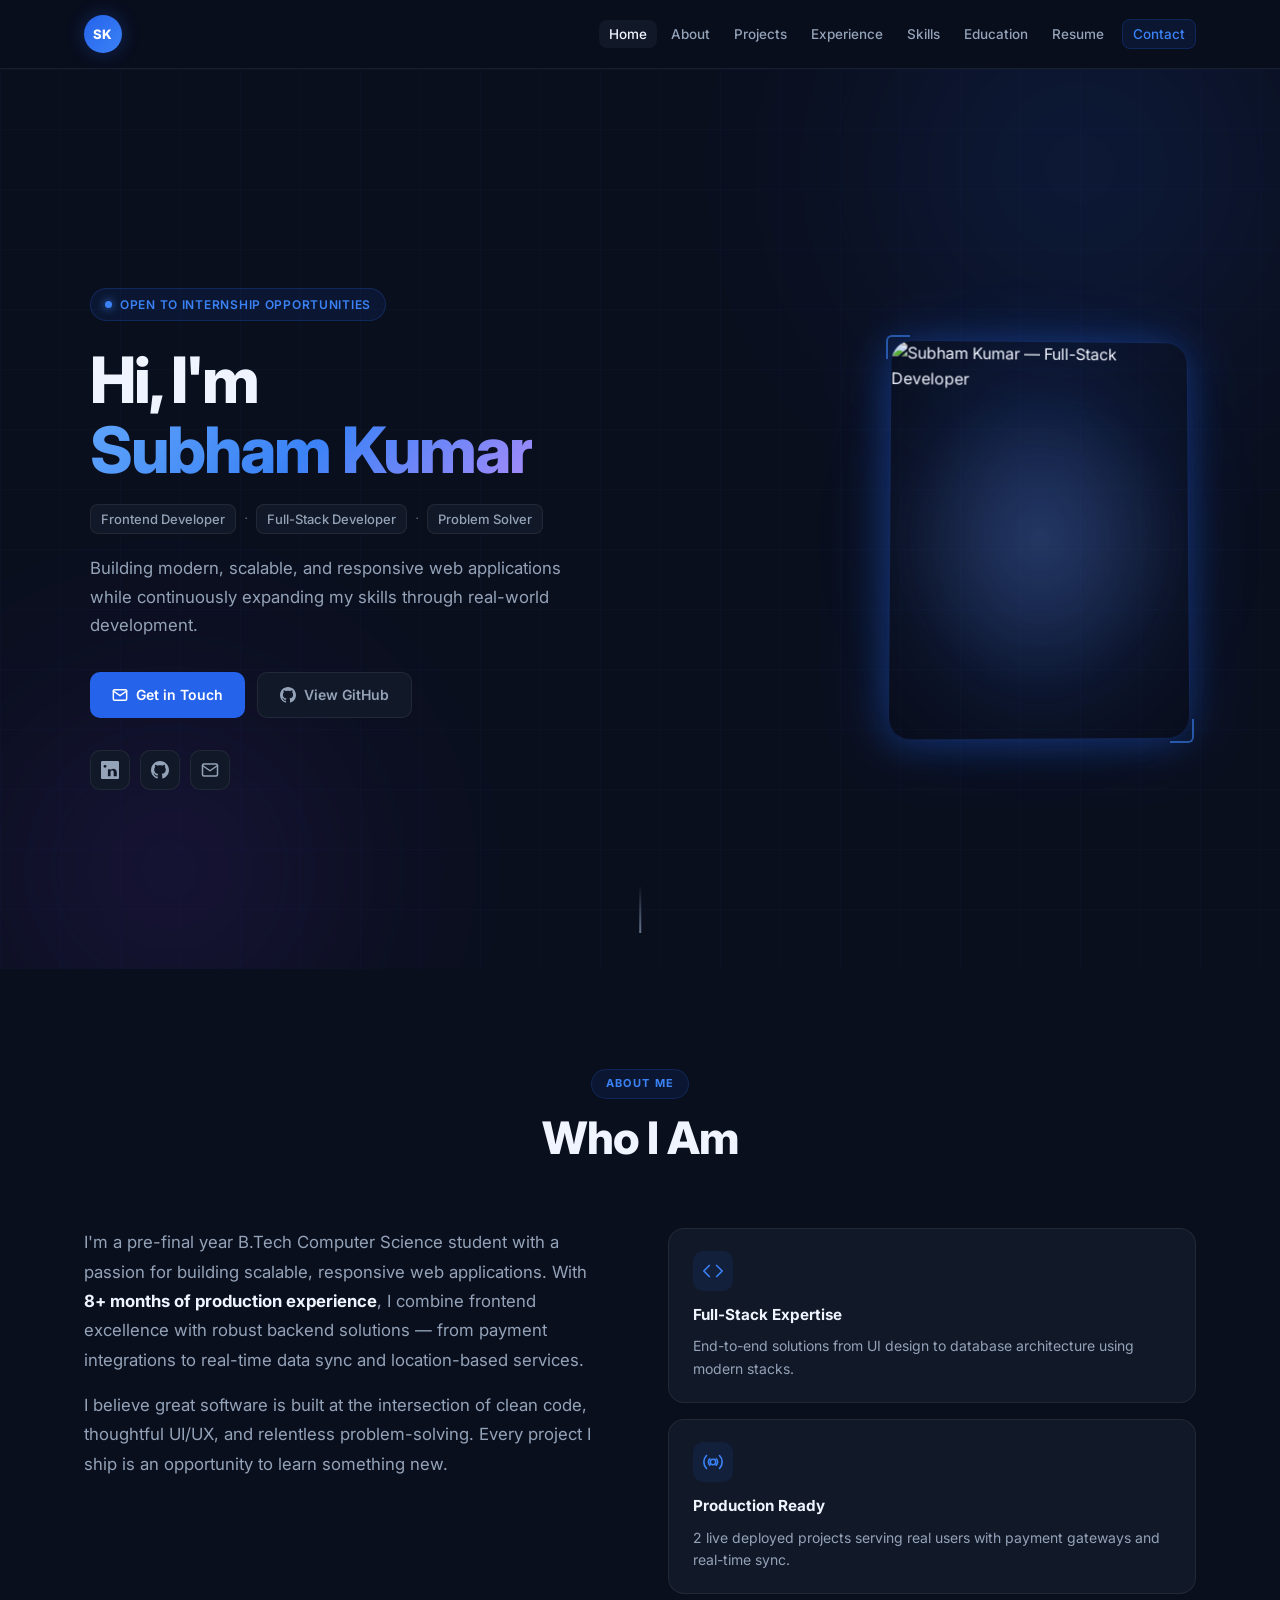
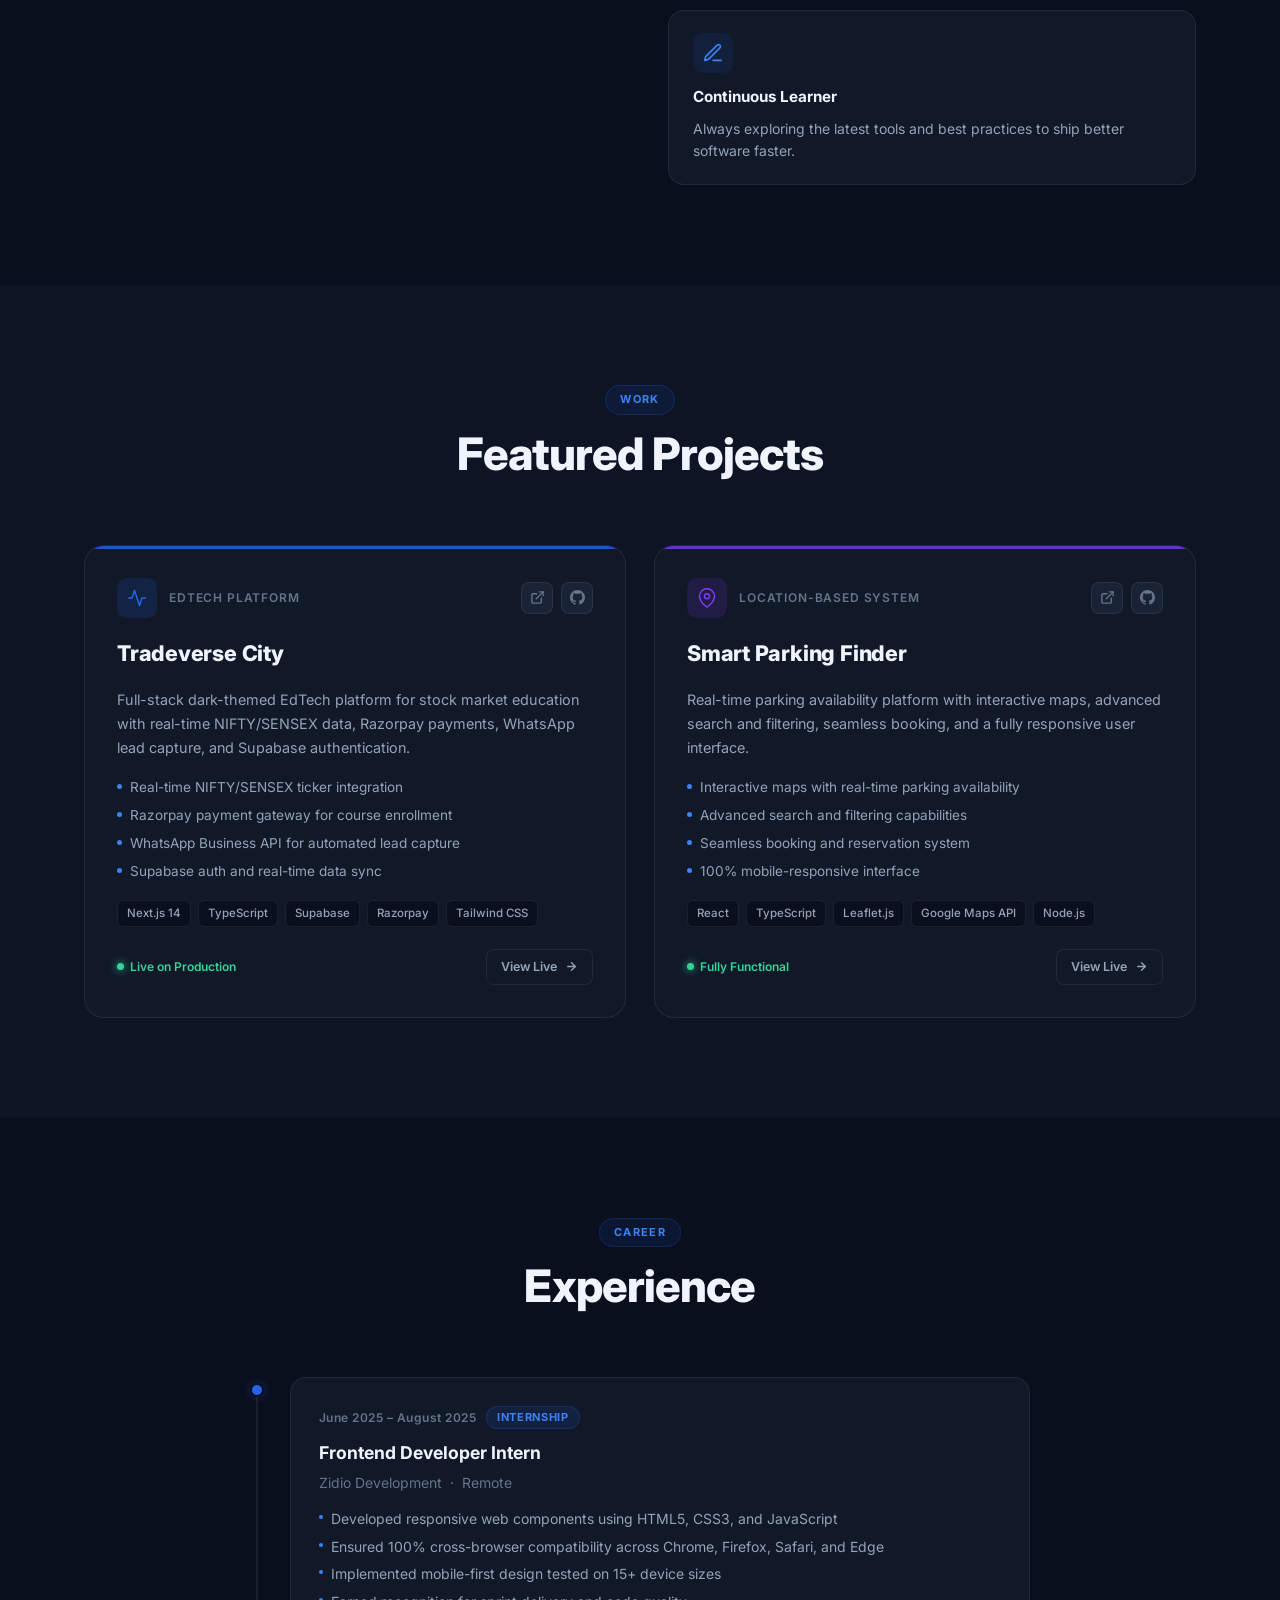
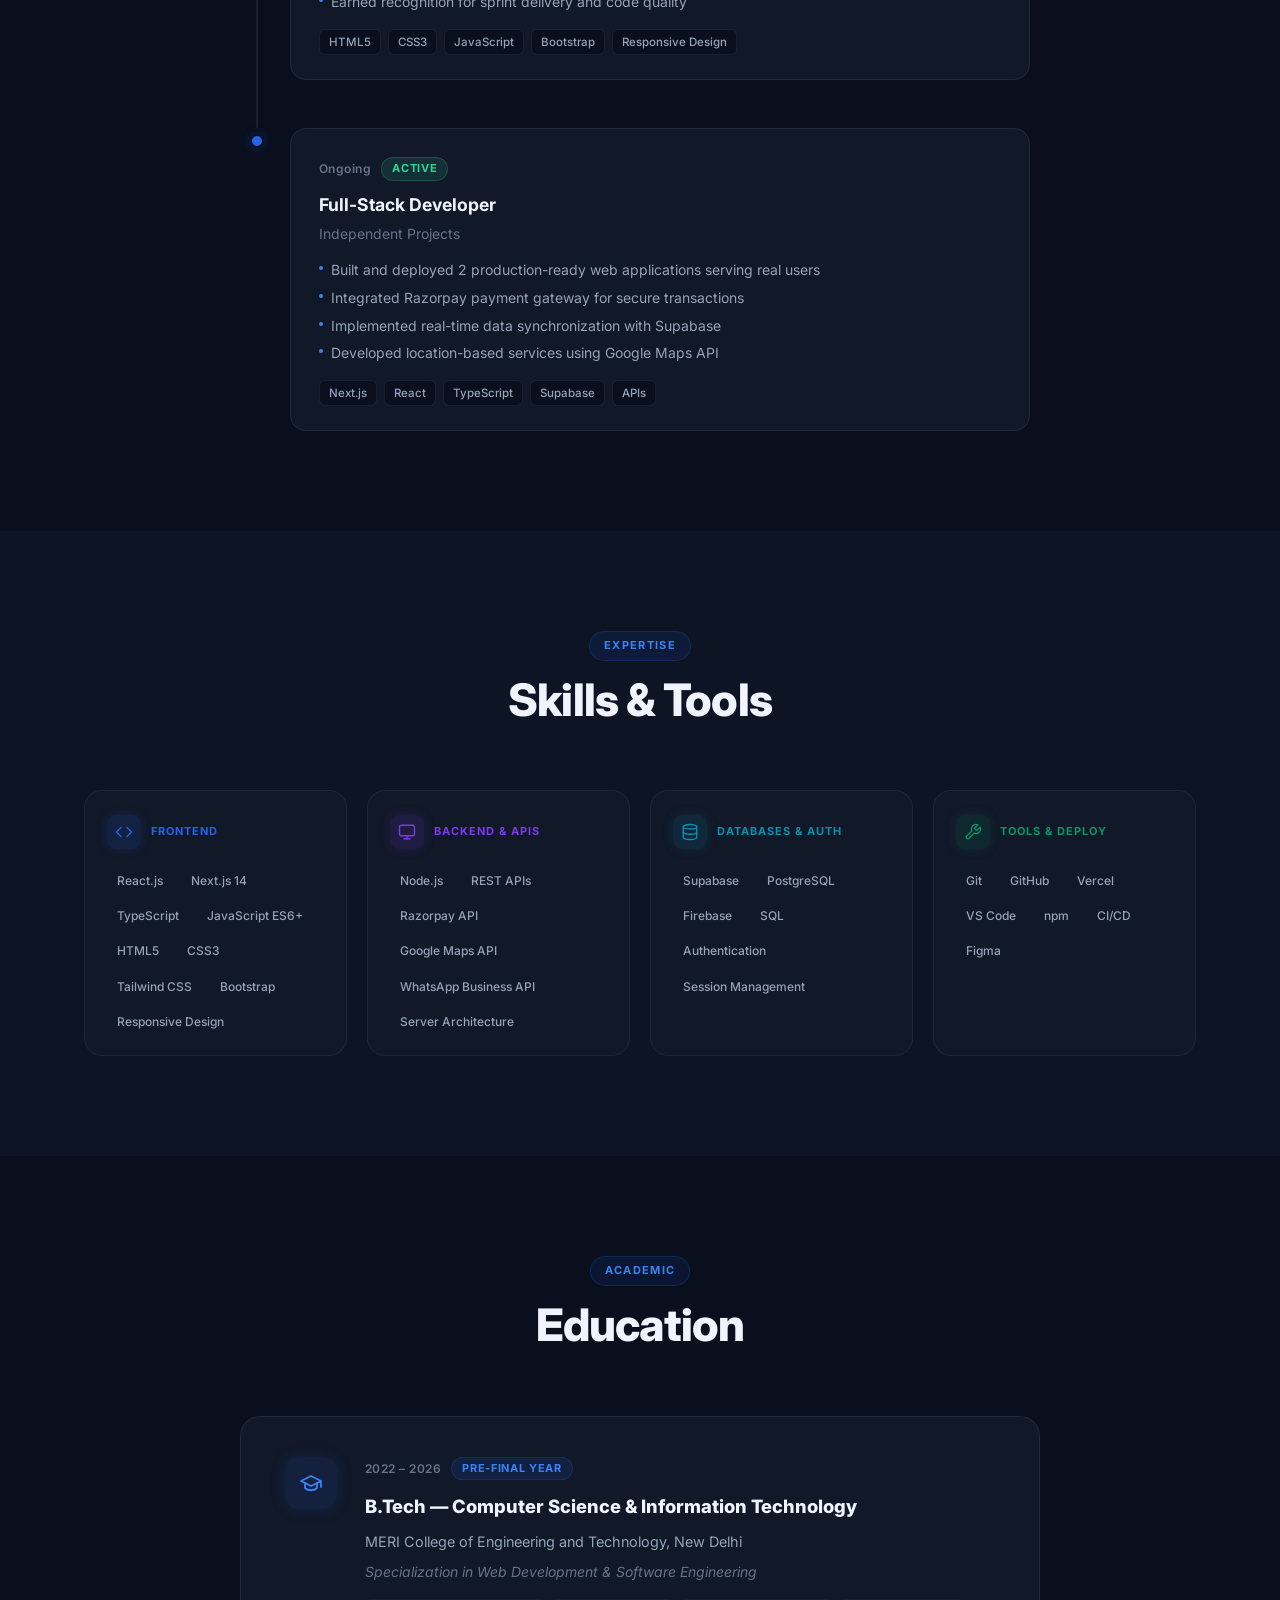
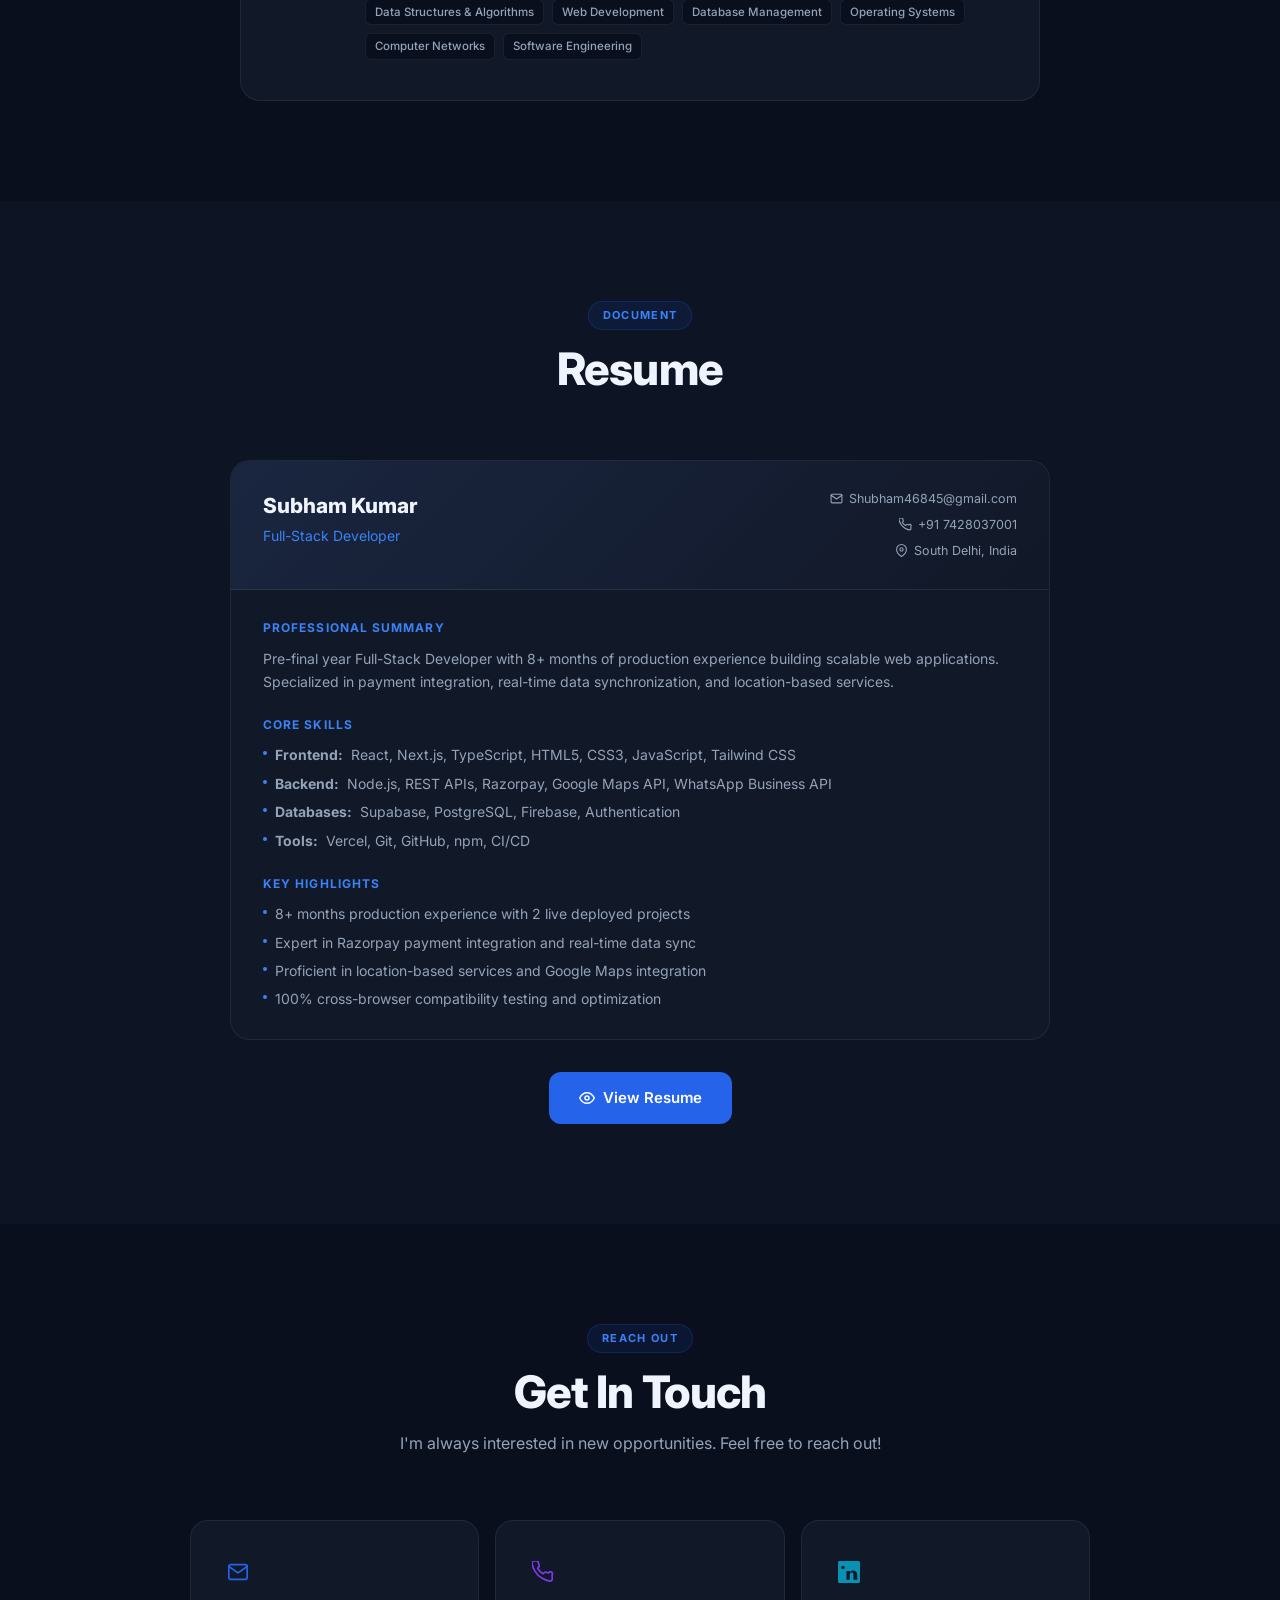
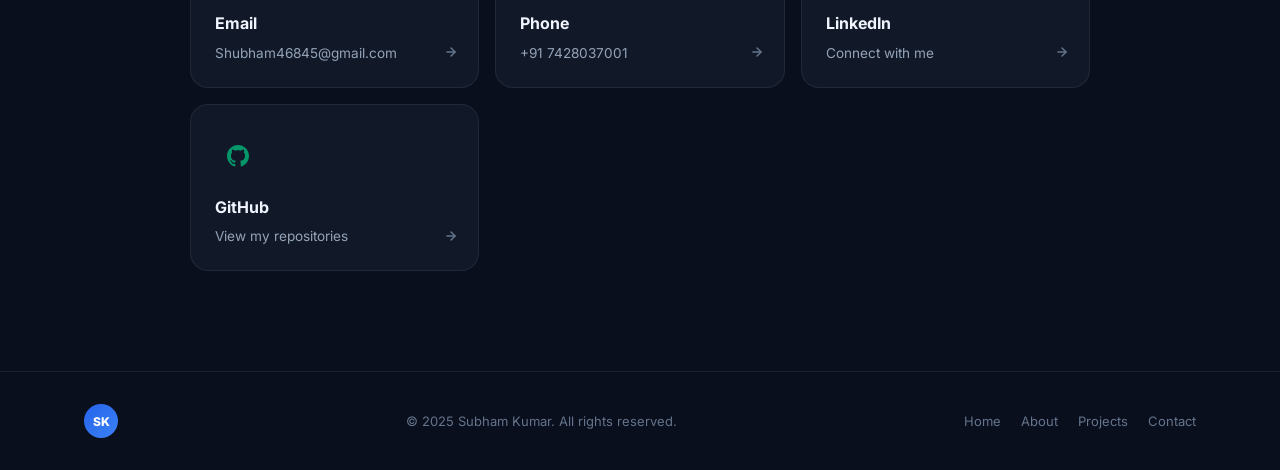
==== commit ca48b13a: "feat: remove resume note paragraph from index.html\n\nRemoved the note about the resume opening in a" ====
--- a/public/index.html
+++ b/public/index.html
@@ -515,7 +515,6 @@
               View Resume
             </a>
           </div>
-          <p class="resume-note">Opens in a new tab &mdash; read online or save to your device</p>
         </div>
       </div>
     </div>
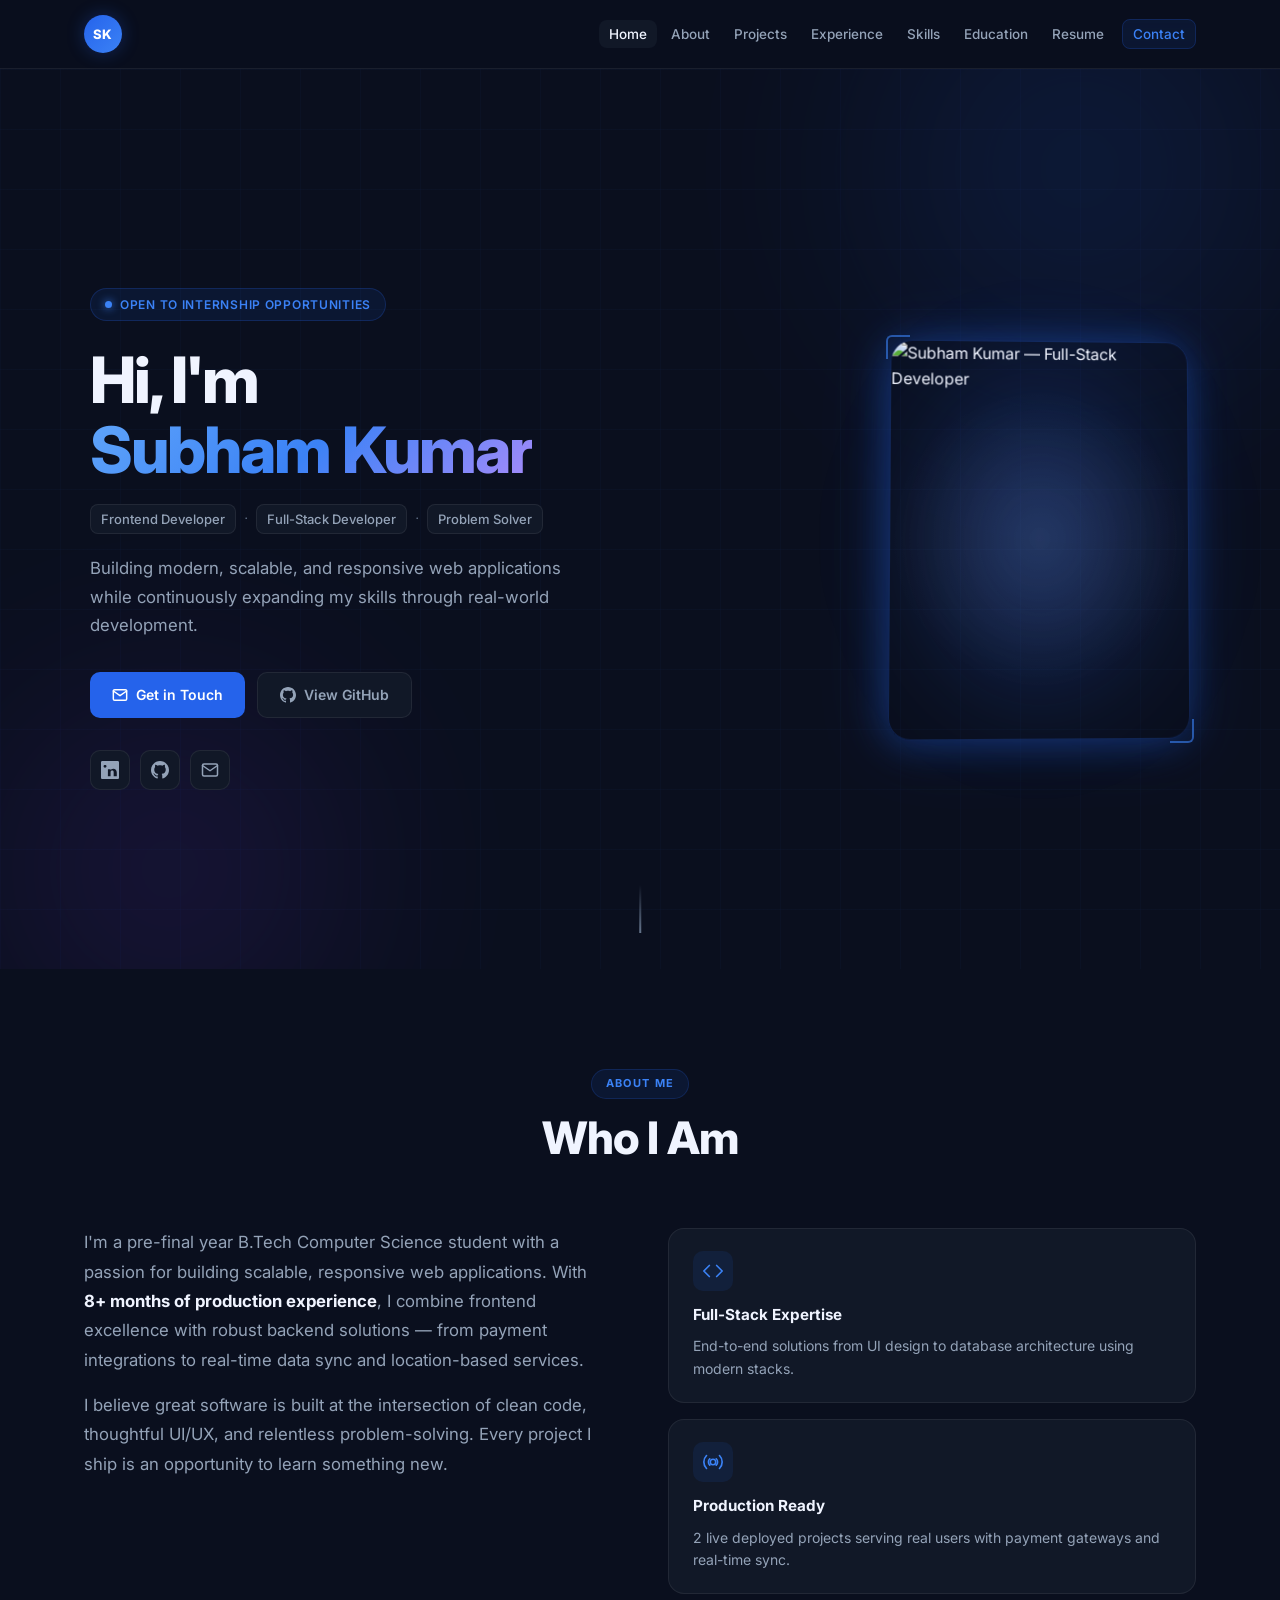
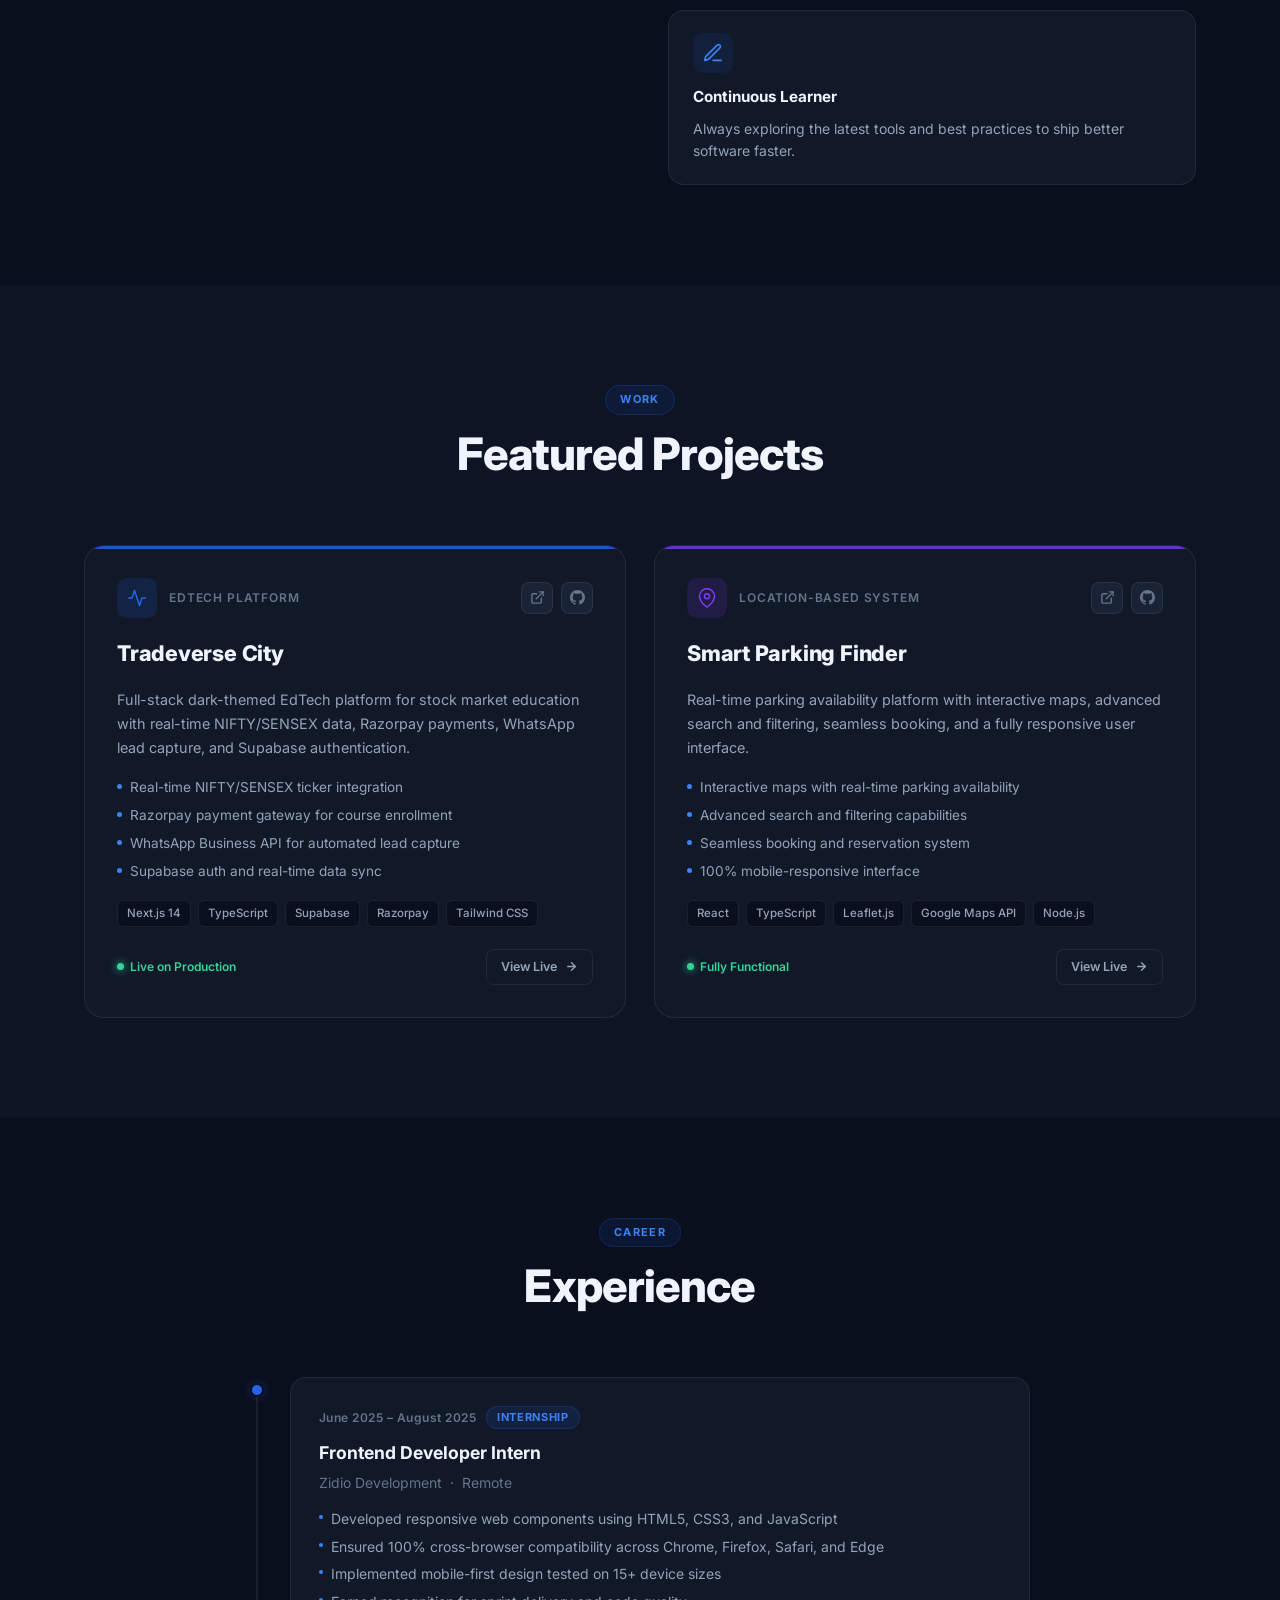
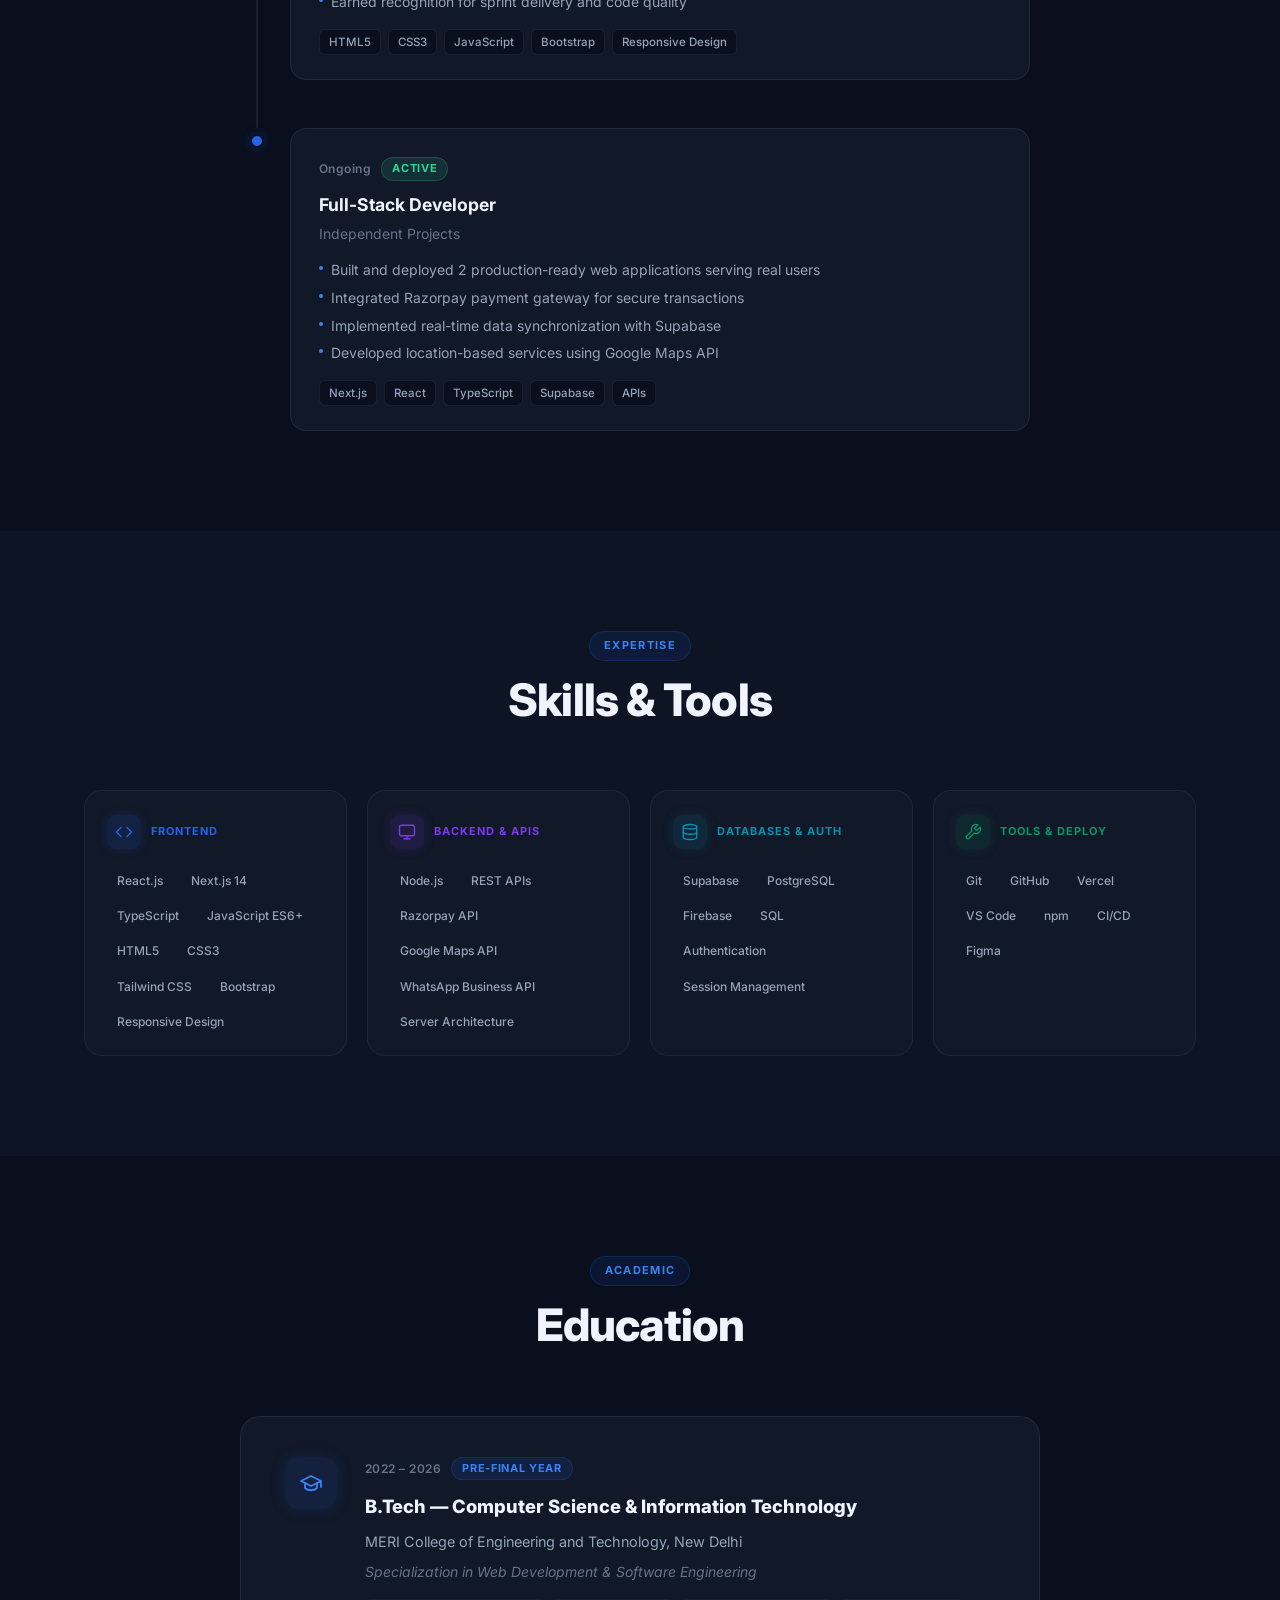
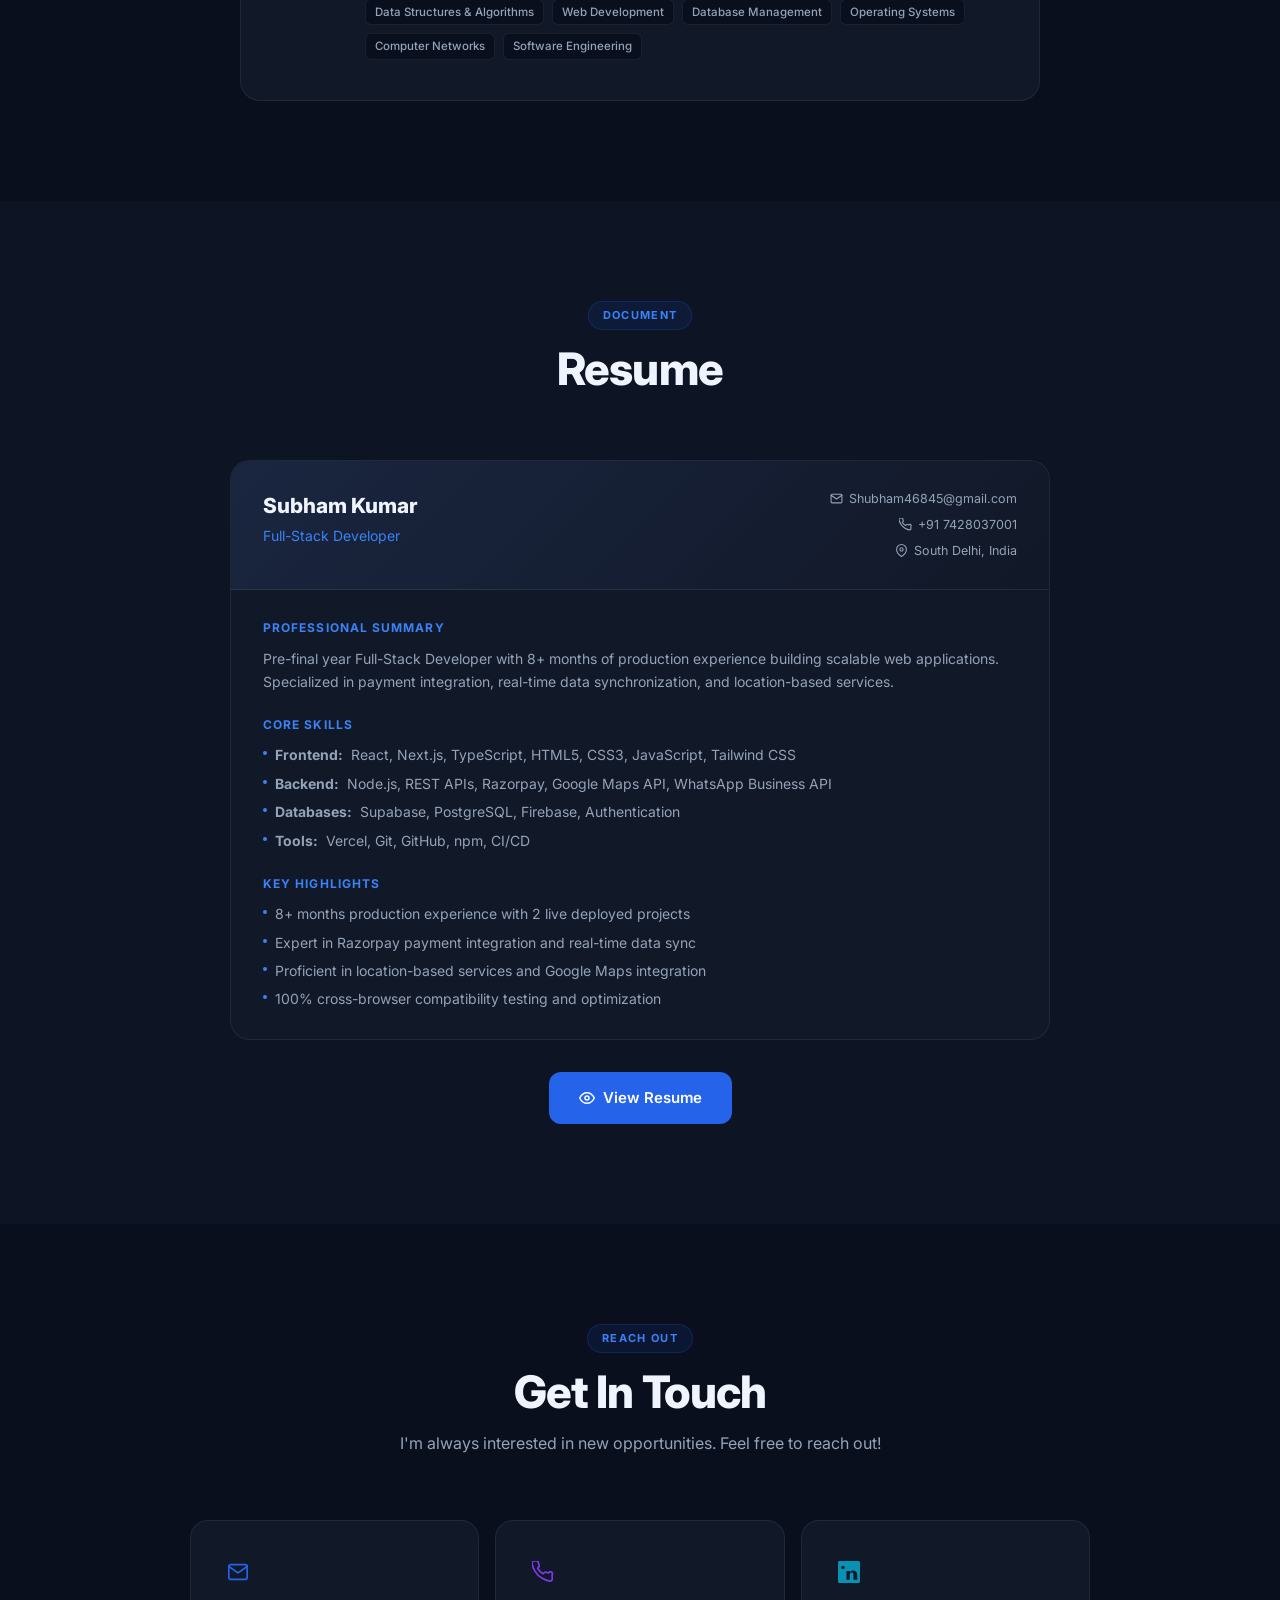
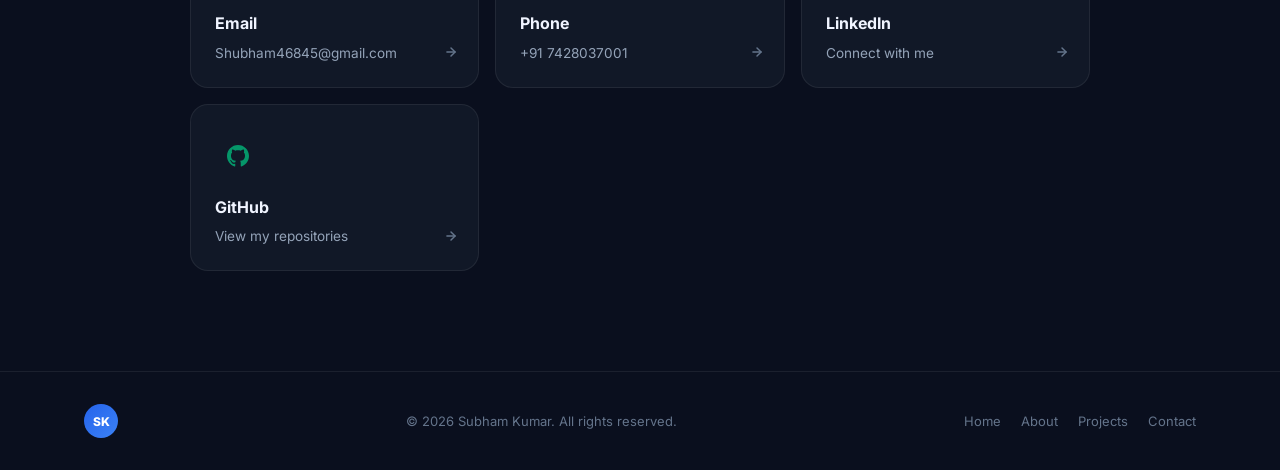
==== commit 17f03ae5: "fix: update copyright year to 2026" ====
--- a/public/index.html
+++ b/public/index.html
@@ -582,7 +582,7 @@
     <div class="container">
       <div class="footer-inner">
         <span class="footer-logo">SK</span>
-        <p class="footer-copy">&copy; 2025 Subham Kumar. All rights reserved.</p>
+        <p class="footer-copy">&copy; 2026 Subham Kumar. All rights reserved.</p>
         <nav class="footer-nav" aria-label="Footer navigation">
           <a href="#home">Home</a>
           <a href="#about">About</a>
